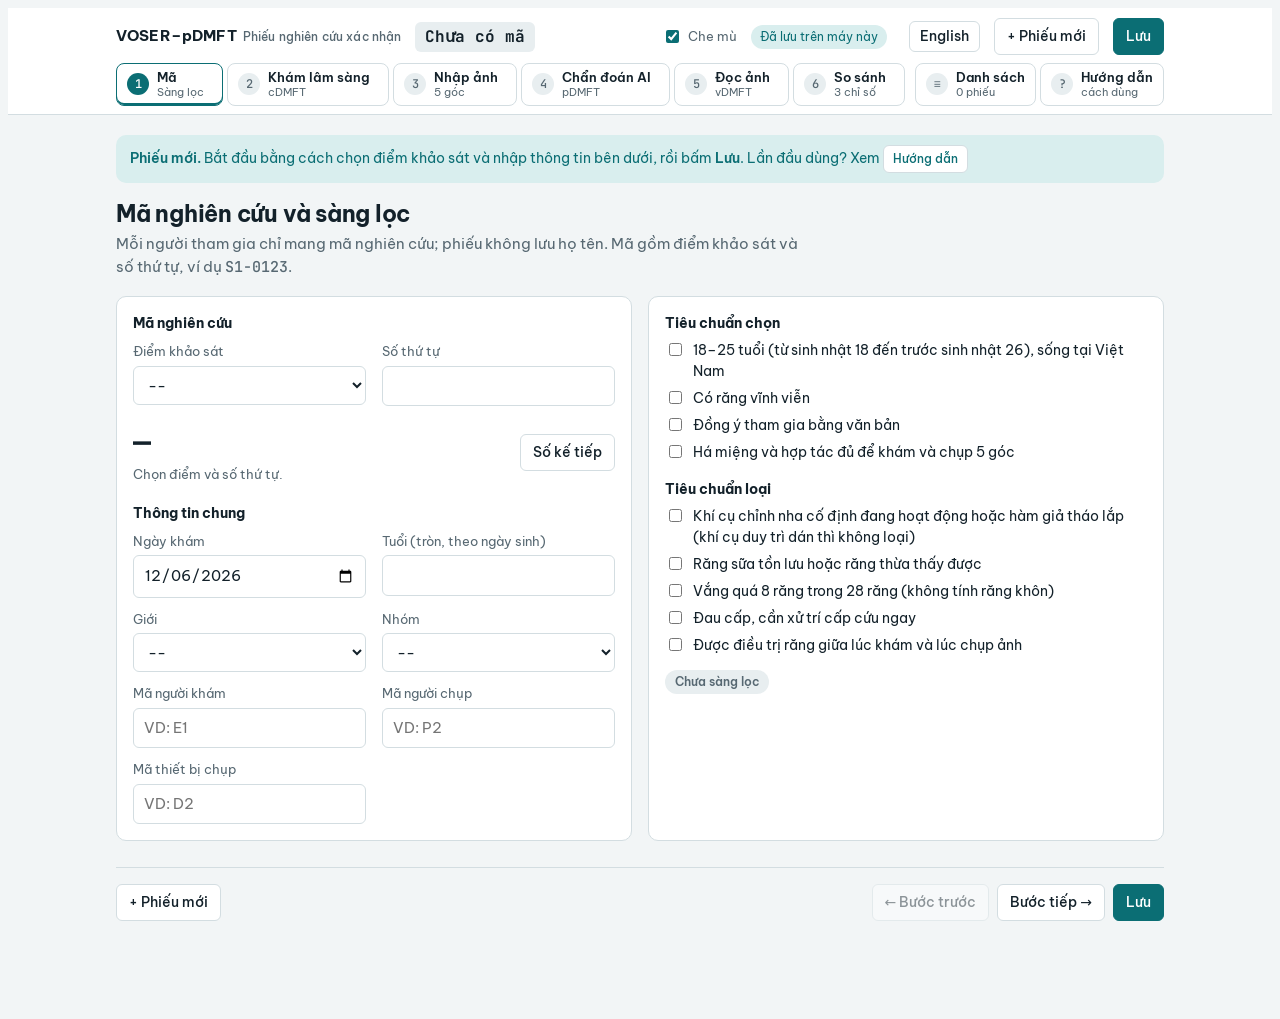
==== vi.html @ d66f0dcf "Add files via upload" ====
<!DOCTYPE html>
<html lang="vi"><head>
<meta charset="utf-8">
<meta name="viewport" content="width=device-width,initial-scale=1,viewport-fit=cover">
<title>VOSER–pDMFT</title>
<link rel="manifest" href="manifest.webmanifest">
<meta name="theme-color" content="#1B2A4A">
<meta name="apple-mobile-web-app-capable" content="yes">
<meta name="mobile-web-app-capable" content="yes">
<meta name="apple-mobile-web-app-status-bar-style" content="default">
<meta name="apple-mobile-web-app-title" content="VOSER">
<link rel="apple-touch-icon" href="icons/apple-touch-icon.png">
<link rel="icon" type="image/png" href="icons/icon-192.png">
<script>/* language memory */(function(){var me="vi",p;try{p=localStorage.getItem("voser-lang");}catch(e){}
if(p&&p!==me&&!sessionStorage.getItem("voser-switching")){location.replace("index.html"+location.hash);return;}
try{sessionStorage.removeItem("voser-switching");localStorage.setItem("voser-lang",me);}catch(e){}})();
function switchLang(){try{localStorage.setItem("voser-lang","en");sessionStorage.setItem("voser-switching","1");}catch(e){}location.href="index.html"+location.hash;}</script>
<link rel="stylesheet" href="fonts/fonts.css">
<style>
/* Layout: sticky header with 6-step study stepper; one working column (max 1080px); tooth charts scroll inside their own box. */
:root{
  --bg:#f2f5f6; --surface:#ffffff; --sunken:#e8eef0; --fg:#13212a; --muted:#576872; --line:#d3dde1;
  --accent:#0b6e74; --accent-fg:#ffffff; --accent-soft:#d9eeee;
  --d:#b04a00; --d-soft:#fde3cf; --f:#005f96; --f-soft:#d8e9f5; --m:#2f3d47; --m-fg:#ffffff; --ab:#7f8e98; --ab-soft:#e4e9ec;
  --mV:#8a4fa3; --mA:#a86d00; --mC:#13212a;
  --ok:#1b7a3c; --ok-soft:#dcf1e3; --warn:#8f5600; --warn-soft:#fbefd6; --bad:#b3261e; --bad-soft:#fbe2df;
  --f-body:"Be Vietnam Pro",system-ui,-apple-system,"Segoe UI",Roboto,Arial,sans-serif;
  --f-mono:"JetBrains Mono",ui-monospace,Menlo,Consolas,monospace;
  --r:10px;
}
@media (prefers-color-scheme: dark){:root:not([data-theme="light"]){
  --bg:#0e1518; --surface:#162026; --sunken:#1c2930; --fg:#e3ecef; --muted:#97a9b2; --line:#2b3a42;
  --accent:#4cc3c4; --accent-fg:#04201f; --accent-soft:#16393b;
  --d:#ff9a5c; --d-soft:#45240f; --f:#6cb6ec; --f-soft:#14304a; --m:#c9d4da; --m-fg:#10181c; --ab:#8796a0; --ab-soft:#26323a;
  --mV:#d39ae8; --mA:#f0b23d; --mC:#e3ecef;
  --ok:#6fd48f; --ok-soft:#163524; --warn:#f0b65c; --warn-soft:#3b2c12; --bad:#f2877e; --bad-soft:#401c19; color-scheme:dark}}
:root[data-theme="dark"]{
  --bg:#0e1518; --surface:#162026; --sunken:#1c2930; --fg:#e3ecef; --muted:#97a9b2; --line:#2b3a42;
  --accent:#4cc3c4; --accent-fg:#04201f; --accent-soft:#16393b;
  --d:#ff9a5c; --d-soft:#45240f; --f:#6cb6ec; --f-soft:#14304a; --m:#c9d4da; --m-fg:#10181c; --ab:#8796a0; --ab-soft:#26323a;
  --mV:#d39ae8; --mA:#f0b23d; --mC:#e3ecef;
  --ok:#6fd48f; --ok-soft:#163524; --warn:#f0b65c; --warn-soft:#3b2c12; --bad:#f2877e; --bad-soft:#401c19; color-scheme:dark}
*{box-sizing:border-box}
[hidden]{display:none!important}
body{background:var(--bg);color:var(--fg);font-family:var(--f-body);font-size:15px;line-height:1.5}
body::before{content:"";position:fixed;inset:0 0 auto;height:env(safe-area-inset-top,0px);z-index:30;background:var(--surface)}
button,input,select,textarea{font:inherit;color:inherit}
.wrap{max-width:1080px;margin:0 auto;padding-left:max(16px,env(safe-area-inset-left,0px));padding-right:max(16px,env(safe-area-inset-right,0px))}
header.bar{position:sticky;top:env(safe-area-inset-top,0px);z-index:20;background:var(--surface);border-bottom:1px solid var(--line)}
.bar-top{display:flex;flex-wrap:wrap;gap:8px 14px;align-items:center;padding-block:10px 8px}
.brand{font-weight:700;letter-spacing:.01em;display:flex;align-items:baseline;gap:6px}
.brand small{font-weight:500;color:var(--muted);font-size:12px}
.idnow{font-family:var(--f-mono);font-weight:700;font-size:16px;padding:3px 10px;border-radius:6px;background:var(--sunken)}
.idnow.demo{background:var(--warn-soft);color:var(--warn)}
.sp{flex:1}
.chip{font-size:12px;padding:3px 9px;border-radius:99px;background:var(--sunken);color:var(--muted);white-space:nowrap}
.chip.cloud{background:var(--accent-soft);color:var(--accent)}
.chip.dirty{background:var(--warn-soft);color:var(--warn)}
.toggle{display:inline-flex;align-items:center;gap:6px;font-size:13px;color:var(--muted);cursor:pointer;white-space:nowrap}
.toggle input{accent-color:var(--accent)}
nav.steps{display:flex;gap:4px;overflow-x:auto;padding-bottom:8px;scrollbar-width:thin}
.step{flex:1 0 auto;display:flex;align-items:center;gap:8px;border:1px solid var(--line);background:var(--surface);border-radius:8px;padding:6px 10px;cursor:pointer;text-align:left;min-width:0}
.step .n{font-family:var(--f-mono);font-size:12px;width:22px;height:22px;border-radius:50%;display:grid;place-items:center;background:var(--sunken);color:var(--muted);flex:none}
.step .t{display:flex;flex-direction:column;line-height:1.2}
.step .t b{font-size:13px;font-weight:600;white-space:nowrap}
.step .t span{font-size:11px;color:var(--muted);white-space:nowrap}
.step[aria-current="page"]{border-color:var(--accent);box-shadow:inset 0 -2px 0 var(--accent)}
.step[aria-current="page"] .n{background:var(--accent);color:var(--accent-fg)}
.step.st-lock .n{background:var(--ok);color:#fff}
.step.st-part .n{background:var(--warn-soft);color:var(--warn)}
.step.list{flex:0 0 auto;margin-left:6px}
.step.list+.step.list{margin-left:0}
.guide{display:flex;flex-direction:column;gap:14px;max-width:860px}
.gcard{background:var(--surface);border:1px solid var(--line);border-radius:var(--r);padding:4px 18px 14px}
.gcard h2{margin:14px 0 8px}
.gl{margin:0;padding-left:20px;display:flex;flex-direction:column;gap:8px}
.gstep{display:grid;grid-template-columns:44px minmax(0,1fr);gap:14px;background:var(--surface);border:1px solid var(--line);border-radius:var(--r);padding:16px 18px}
.gn{width:40px;height:40px;border-radius:50%;background:var(--accent);color:var(--accent-fg);display:grid;place-items:center;font-family:var(--f-mono);font-weight:700;font-size:18px}
.gb h3{font-size:16px;margin:6px 0 8px;display:flex;flex-wrap:wrap;gap:6px 10px;align-items:center}
.who{font-size:12px;font-weight:600;color:var(--accent);background:var(--accent-soft);padding:2px 9px;border-radius:99px}
.gb ol{margin:0;padding-left:20px;display:flex;flex-direction:column;gap:6px}
.gdone{margin:10px 0 0;font-size:13px;color:var(--ok);font-weight:500}
@media (max-width:520px){.gstep{grid-template-columns:minmax(0,1fr)}.gn{width:32px;height:32px;font-size:15px}}
main{padding-block:20px 90px}
h1{font-size:23px;margin:0 0 2px;text-wrap:balance;letter-spacing:-.01em}
.lead{color:var(--muted);margin:0 0 18px;max-width:70ch}
h2{font-size:16px;margin:24px 0 10px;text-wrap:balance}
h3{font-size:14px;margin:0 0 6px}
.note{font-size:13px;color:var(--muted);margin:4px 0 10px;max-width:80ch}
.banner{display:flex;gap:10px;align-items:flex-start;font-size:14px;padding:10px 14px;border-radius:var(--r);margin:0 0 14px}
.banner.warn{background:var(--warn-soft);color:var(--warn)}
.banner.info{background:var(--accent-soft);color:var(--accent)}
.banner.bad{background:var(--bad-soft);color:var(--bad)}
.banner.ok{background:var(--ok-soft);color:var(--ok)}
.banner b{font-weight:600}
.panel{background:var(--surface);border:1px solid var(--line);border-radius:var(--r);padding:16px}
.grid{display:grid;grid-template-columns:repeat(auto-fill,minmax(200px,1fr));gap:12px 16px}
.two{display:grid;grid-template-columns:minmax(0,1fr) minmax(0,1fr);gap:16px}
.split{display:grid;grid-template-columns:minmax(0,.9fr) minmax(0,1.1fr);gap:16px;align-items:start}
@media (max-width:860px){.two,.split{grid-template-columns:minmax(0,1fr)}}
.fld{display:flex;flex-direction:column;gap:4px;min-width:0}
.fld>label{font-size:13px;color:var(--muted)}
input[type=text],input[type=number],input[type=date],select,textarea{width:100%;padding:8px 10px;border:1px solid var(--line);border-radius:6px;background:var(--surface)}
textarea{min-height:88px;font-family:var(--f-mono);font-size:13px}
input:focus-visible,select:focus-visible,textarea:focus-visible,button:focus-visible{outline:2px solid var(--accent);outline-offset:1px}
.checks{display:flex;flex-direction:column;gap:6px}
.ck{display:flex;gap:8px;align-items:flex-start;font-size:14px;cursor:pointer}
.ck input{margin-top:3px;accent-color:var(--accent)}
.btn{border:1px solid var(--line);background:var(--surface);padding:7px 12px;border-radius:6px;cursor:pointer;font-weight:500;font-size:14px;white-space:nowrap}
.btn:hover{border-color:var(--accent)}
.btn.pri{background:var(--accent);color:var(--accent-fg);border-color:var(--accent)}
.btn.sm{padding:4px 9px;font-size:12px}
.btn.danger{color:var(--bad)}
.btn.lock{background:var(--ok);border-color:var(--ok);color:#fff}
.btn:disabled{opacity:.45;cursor:not-allowed}
.row{display:flex;flex-wrap:wrap;gap:8px;align-items:center}
.mono{font-family:var(--f-mono)}
.idcode{font-family:var(--f-mono);font-size:30px;font-weight:700;letter-spacing:.04em}
.pill{display:inline-flex;align-items:center;gap:6px;font-size:12px;font-weight:600;padding:3px 10px;border-radius:99px}
.pill.ok{background:var(--ok-soft);color:var(--ok)} .pill.bad{background:var(--bad-soft);color:var(--bad)} .pill.warn{background:var(--warn-soft);color:var(--warn)} .pill.mute{background:var(--sunken);color:var(--muted)}
.lockbar{display:flex;flex-wrap:wrap;gap:10px;align-items:center;justify-content:space-between;padding:12px 14px;border:1px dashed var(--line);border-radius:var(--r);margin-top:14px;background:var(--surface)}
.lockbar .msg{font-size:13px;color:var(--muted)}

/* ---- tooth chart ---- */
.chartbox{background:var(--surface);border:1px solid var(--line);border-radius:var(--r);padding:12px 12px 10px}
.chart-scroll{overflow-x:auto;padding-bottom:4px}
.arch{display:grid;grid-template-columns:repeat(var(--nc,8),var(--tw,40px)) 10px repeat(var(--nc,8),var(--tw,40px));gap:4px;width:max-content;margin:0 auto}
.split .arch{--tw:32px;gap:3px}
.split .tooth{height:46px}
.split .surfmode .tooth{height:62px}
.split .tooth .tc{font-size:16px}
.arch .mid{grid-row:span 1}
.jawlab{display:flex;justify-content:space-between;font-size:11px;color:var(--muted);letter-spacing:.06em;text-transform:uppercase;width:min(100%,712px);margin:0 auto 4px}
.archsep{height:1px;background:var(--line);margin:8px auto;width:min(100%,712px)}
.tooth{height:50px;border-radius:7px;border:1.5px solid var(--line);background:var(--surface);cursor:pointer;display:flex;flex-direction:column;align-items:center;justify-content:center;padding:0;line-height:1.1;position:relative}
.tooth .tn{font-family:var(--f-mono);font-size:10px;color:var(--muted)}
.tooth .tc{font-family:var(--f-mono);font-size:18px;font-weight:700}
.tooth.blank{border-style:dashed;background:transparent}
.tooth.blank .tc{color:var(--line)}
.tooth.k-S{background:var(--surface)}
.tooth.k-D{background:var(--d-soft);border-color:var(--d);color:var(--d)}
.tooth.k-F{background:var(--f-soft);border-color:var(--f);color:var(--f)}
.tooth.k-M{background:var(--m);border-color:var(--m);color:var(--m-fg)}
.tooth.k-M .tn{color:var(--m-fg);opacity:.75}
.tooth.k-A{background:repeating-linear-gradient(135deg,var(--ab-soft) 0 5px,transparent 5px 10px);border-color:var(--ab);color:var(--ab)}
.tooth.k-X{border-style:dotted;color:var(--muted);background:var(--sunken)}
.tooth.k-W{opacity:.75}
.tooth.sel{outline:3px solid var(--accent);outline-offset:1px;z-index:1}
.tooth.ghost{opacity:.35;cursor:default}
.tooth.dis{cursor:default}
.tooth .flag{position:absolute;top:2px;right:3px;font-size:9px;font-weight:700;color:var(--warn)}
.tooth.ring{box-shadow:0 0 0 2px var(--bad);border-color:var(--bad)}
.palette{display:flex;flex-wrap:wrap;gap:6px;margin-top:12px}
.surfmode .tooth{height:64px;justify-content:flex-start;padding-top:4px;gap:1px}
.surfmode .tooth .tc{font-size:15px}
.mini{display:block}
.modeseg{display:inline-flex;border:1px solid var(--line);border-radius:8px;overflow:hidden;background:var(--surface)}
.modeseg button{border:0;background:none;padding:6px 14px;font-size:13px;font-weight:500;cursor:pointer;color:var(--muted)}
.modeseg button[aria-pressed="true"]{background:var(--accent);color:var(--accent-fg)}
.sed{display:grid;grid-template-columns:auto minmax(0,1fr);gap:16px;align-items:start;margin-top:12px;padding-top:12px;border-top:1px dashed var(--line)}
@media (max-width:640px){.sed{grid-template-columns:minmax(0,1fr)}}
.sx{display:grid;grid-template-columns:repeat(3,62px);grid-template-rows:repeat(3,52px);gap:4px}
.sx .sb{border:1.5px solid var(--line);border-radius:7px;background:var(--surface);cursor:pointer;display:flex;flex-direction:column;align-items:center;justify-content:center;font-size:11px;color:var(--muted);line-height:1.15;padding:0}
.sx .sb b{font-family:var(--f-mono);font-size:17px;color:var(--fg)}
.sx .sb.k-D{background:var(--d-soft);border-color:var(--d)} .sx .sb.k-D b{color:var(--d)}
.sx .sb.k-F{background:var(--f-soft);border-color:var(--f)} .sx .sb.k-F b{color:var(--f)}
.sx .sb.k-SL{background:var(--ok-soft);border-color:var(--ok)}
.sx .sb.on{outline:3px solid var(--accent);outline-offset:1px}
.sx .sb.blank{border-style:dashed}
.sx .ctr{grid-column:2;grid-row:2}
.sx .t1{grid-column:2;grid-row:1}.sx .b1{grid-column:2;grid-row:3}.sx .l1{grid-column:1;grid-row:2}.sx .r1{grid-column:3;grid-row:2}
.sx .lab{grid-column:1;grid-row:1;font-family:var(--f-mono);font-weight:700;font-size:20px;display:grid;place-items:center;color:var(--accent)}
.sedp h4{margin:0 0 6px;font-size:12px;color:var(--muted);font-weight:600;letter-spacing:.04em;text-transform:uppercase}
.sedp .palette{margin-top:0;margin-bottom:10px}
.pc{display:flex;align-items:center;gap:8px;border:1.5px solid var(--line);border-radius:7px;padding:5px 10px 5px 6px;background:var(--surface);cursor:pointer;font-size:13px;min-width:0}
.pc .k{font-family:var(--f-mono);font-weight:700;font-size:15px;width:26px;height:26px;display:grid;place-items:center;border-radius:5px;border:1.5px solid var(--line);flex:none}
.pc.k-D .k{background:var(--d-soft);border-color:var(--d);color:var(--d)}
.pc.k-F .k{background:var(--f-soft);border-color:var(--f);color:var(--f)}
.pc.k-M .k{background:var(--m);border-color:var(--m);color:var(--m-fg)}
.pc.k-A .k{background:repeating-linear-gradient(135deg,var(--ab-soft) 0 4px,transparent 4px 8px);border-color:var(--ab);color:var(--ab)}
.pc.k-X .k{border-style:dotted;background:var(--sunken);color:var(--muted)}
.pc:disabled{opacity:.45;cursor:not-allowed}
.chart-tools{display:flex;flex-wrap:wrap;gap:8px;align-items:center;justify-content:space-between;margin-top:10px;font-size:13px;color:var(--muted)}
.kbd{font-family:var(--f-mono);font-size:11px;border:1px solid var(--line);border-bottom-width:2px;border-radius:4px;padding:0 5px;background:var(--surface)}
.dmft{display:flex;gap:8px;flex-wrap:wrap;align-items:stretch}
.dm{border:1px solid var(--line);border-radius:8px;padding:6px 12px;min-width:64px;text-align:center;background:var(--surface)}
.dm b{display:block;font-family:var(--f-mono);font-size:22px;font-variant-numeric:tabular-nums;line-height:1.2}
.dm span{font-size:11px;color:var(--muted);letter-spacing:.05em}
.dm.tot{border-color:var(--accent);background:var(--accent-soft)}
.dm.tot b{color:var(--accent)}

/* ---- photos ---- */
.photos{display:grid;grid-template-columns:repeat(auto-fill,minmax(190px,1fr));gap:12px}
.slot{border:1px solid var(--line);border-radius:var(--r);background:var(--surface);display:flex;flex-direction:column;overflow:hidden;min-width:0}
.slot-h{padding:9px 12px;display:flex;justify-content:space-between;align-items:center;gap:8px}
.slot-h b{font-size:14px} .slot-h .mono{font-size:12px;color:var(--muted)}
.drop{aspect-ratio:4/3;max-width:100%;background:var(--sunken);display:grid;place-items:center;position:relative;cursor:pointer;border-block:1px dashed var(--line)}
.drop img{width:100%;height:100%;object-fit:contain;background:#000}
.drop .ph{color:var(--muted);font-size:13px;text-align:center;padding:12px}
.drop.over{outline:2px dashed var(--accent);outline-offset:-6px}
.q4{display:grid;grid-template-columns:1fr auto;gap:4px 8px;padding:10px 12px;font-size:13px;align-items:center}
.q4 select{width:auto;padding:3px 6px;font-size:13px}
.slot-f{padding:8px 12px 12px;display:flex;gap:6px;flex-wrap:wrap;align-items:center;font-size:12px;color:var(--muted);border-top:1px solid var(--line)}
.slot-f .meta{flex:1 1 100%;min-width:0;overflow:hidden;text-overflow:ellipsis;white-space:nowrap}
.viewer{background:var(--surface);border:1px solid var(--line);border-radius:var(--r);overflow:hidden;position:sticky;top:132px}
.viewer .vimg{aspect-ratio:4/3;background:#0b0f12;display:grid;place-items:center;overflow:hidden;cursor:zoom-in;max-width:100%}
.viewer .vimg img{width:100%;height:100%;object-fit:contain;transition:transform .15s}
.viewer .vimg.zoom img{transform:scale(2.2);cursor:zoom-out}
.viewer .vtabs{display:flex;gap:4px;padding:8px;flex-wrap:wrap}
.viewer .vtabs button{font-size:12px}
.viewer .vtabs button[aria-pressed="true"]{border-color:var(--accent);background:var(--accent-soft);color:var(--accent)}
.viewer .empty{color:#9fb0b8;font-size:13px;padding:20px;text-align:center}
@media (max-width:860px){.viewer{position:static}}

/* ---- compare ---- */
.cards3{display:grid;grid-template-columns:repeat(3,minmax(0,1fr));gap:12px}
@media (max-width:760px){.cards3{grid-template-columns:minmax(0,1fr)}}
.mcard{border:1px solid var(--line);border-radius:var(--r);background:var(--surface);padding:14px;border-top:4px solid var(--c)}
.mcard .lab{font-size:12px;color:var(--muted);letter-spacing:.04em;text-transform:uppercase}
.mcard .big{font-family:var(--f-mono);font-size:40px;font-weight:700;line-height:1.1;color:var(--c);font-variant-numeric:tabular-nums}
.mcard .parts{font-family:var(--f-mono);font-size:13px;color:var(--muted)}
.mcard .delta{margin-top:8px;font-size:13px}
.delta b{font-family:var(--f-mono)}
.cmp-scroll{overflow-x:auto;border:1px solid var(--line);border-radius:var(--r);background:var(--surface);padding:10px}
table.cmp{border-collapse:separate;border-spacing:3px;margin:0 auto}
table.cmp th{font-family:var(--f-mono);font-size:10px;color:var(--muted);font-weight:500}
table.cmp th.rl{font-family:var(--f-body);font-size:12px;text-align:right;padding-right:6px;white-space:nowrap}
table.cmp td{width:30px;height:30px;padding:0;text-align:center;font-family:var(--f-mono);font-weight:700;font-size:13px;border-radius:5px;border:1.5px solid var(--line);position:relative}
table.cmp td.k-D{background:var(--d-soft);border-color:var(--d);color:var(--d)}
table.cmp td.k-F{background:var(--f-soft);border-color:var(--f);color:var(--f)}
table.cmp td.k-M{background:var(--m);border-color:var(--m);color:var(--m-fg)}
table.cmp td.k-A{background:repeating-linear-gradient(135deg,var(--ab-soft) 0 4px,transparent 4px 8px);border-color:var(--ab);color:var(--ab)}
table.cmp td.k-X{border-style:dotted;background:var(--sunken);color:var(--muted)}
table.cmp td.mis{box-shadow:0 0 0 2px var(--bad)}
table.cmp td.gap{border:0;width:8px}
.legend{display:flex;flex-wrap:wrap;gap:6px 14px;font-size:12px;color:var(--muted);margin-top:10px}
.legend i{display:inline-block;width:14px;height:14px;border-radius:3px;vertical-align:-3px;margin-right:5px;border:1.5px solid var(--line)}
.legend i.k-D{background:var(--d-soft);border-color:var(--d)} .legend i.k-F{background:var(--f-soft);border-color:var(--f)} .legend i.k-M{background:var(--m);border-color:var(--m)}
.legend i.k-A{background:repeating-linear-gradient(135deg,var(--ab-soft) 0 3px,transparent 3px 6px);border-color:var(--ab)} .legend i.k-X{border-style:dotted;background:var(--sunken)} .legend i.mis{box-shadow:0 0 0 2px var(--bad)}
.stat{display:grid;grid-template-columns:repeat(auto-fit,minmax(150px,1fr));gap:10px}
.st{border:1px solid var(--line);border-radius:8px;padding:10px 12px;background:var(--surface)}
.st .v{font-family:var(--f-mono);font-size:20px;font-weight:700;font-variant-numeric:tabular-nums}
.st .l{font-size:12px;color:var(--muted)}
table.tb{border-collapse:collapse;width:100%;font-size:14px}
table.tb th,table.tb td{padding:7px 10px;border-bottom:1px solid var(--line);text-align:left;white-space:nowrap}
table.tb th{font-size:12px;color:var(--muted);font-weight:600;background:var(--sunken)}
table.tb td.num{font-family:var(--f-mono);text-align:right;font-variant-numeric:tabular-nums}
.tbwrap{overflow-x:auto;border:1px solid var(--line);border-radius:var(--r);background:var(--surface)}
.hyp{display:grid;gap:10px}
.hy{display:grid;grid-template-columns:minmax(0,1fr) auto;gap:6px 14px;align-items:center;border:1px solid var(--line);border-radius:8px;padding:10px 12px;background:var(--surface)}
.hy .t{font-size:14px} .hy .t small{display:block;color:var(--muted);font-size:12px}
.ci{grid-column:1/-1}
.ci svg{width:100%;height:44px;display:block}
.svgbox{background:var(--surface);border:1px solid var(--line);border-radius:var(--r);padding:8px}
.svgbox svg{width:100%;height:auto;display:block}

/* ---- list ---- */
tr.cur td{background:var(--accent-soft)}
.dots{display:flex;gap:3px}
.dots i{width:10px;height:10px;border-radius:50%;background:var(--line);display:inline-block}
.dots i.l{background:var(--ok)} .dots i.p{background:var(--warn)}
.export{display:grid;grid-template-columns:repeat(auto-fill,minmax(240px,1fr));gap:12px;margin-bottom:20px}
.exp{border:1px solid var(--line);border-radius:var(--r);padding:14px;background:var(--surface);display:flex;flex-direction:column;gap:8px}
.exp h3{margin:0} .exp p{margin:0;font-size:13px;color:var(--muted);flex:1}
.empty{padding:28px;text-align:center;color:var(--muted)}
.foot{display:flex;gap:8px;flex-wrap:wrap;justify-content:space-between;margin-top:26px;padding-top:16px;border-top:1px solid var(--line)}
#toast{position:fixed;left:50%;bottom:calc(20px + env(safe-area-inset-bottom,0px));transform:translateX(-50%);background:var(--fg);color:var(--bg);padding:9px 16px;border-radius:8px;font-size:14px;z-index:50;max-width:calc(100% - 32px)}
.modal{position:fixed;inset:0;background:rgb(0 0 0 / .45);display:grid;place-items:center;z-index:60;padding:16px}
.modal-c{background:var(--surface);border-radius:12px;padding:18px;max-width:440px;width:100%}
.modal-c p{margin:0 0 12px}
.busy{position:fixed;inset:0;background:rgb(0 0 0 / .35);display:grid;place-items:center;z-index:70;color:#fff;font-weight:600}
.codes-ref{display:grid;grid-template-columns:repeat(auto-fill,minmax(260px,1fr));gap:4px 18px;font-size:13px}
.codes-ref div{display:flex;gap:8px} .codes-ref b{font-family:var(--f-mono);width:16px;flex:none}
details.ref summary{cursor:pointer;color:var(--accent);font-size:13px;font-weight:500}
.edm{position:fixed;inset:0;background:rgb(0 0 0 / .6);z-index:65;display:grid;place-items:center;padding:max(12px,env(safe-area-inset-top,0px)) max(12px,env(safe-area-inset-right,0px)) max(12px,env(safe-area-inset-bottom,0px)) max(12px,env(safe-area-inset-left,0px))}
.edc{background:var(--surface);border-radius:12px;width:min(1100px,100%);max-height:100%;overflow:auto;display:grid;grid-template-columns:minmax(0,1fr) 300px}
@media (max-width:820px){.edc{grid-template-columns:minmax(0,1fr)}}
.edv{background:#0b0f12;display:grid;place-items:center;min-height:300px;padding:10px;position:relative}
.edv canvas{max-width:100%;max-height:72vh;display:block;touch-action:none}
.edv canvas.crop{cursor:crosshair}
.edp{padding:16px;display:flex;flex-direction:column;gap:12px;border-left:1px solid var(--line)}
.edp h3{margin:0}
.edg{display:flex;flex-direction:column;gap:6px}
.edg>b{font-size:12px;color:var(--muted);letter-spacing:.04em;text-transform:uppercase;font-weight:600}
.sl{display:grid;grid-template-columns:96px minmax(0,1fr) 38px;gap:8px;align-items:center;font-size:13px}
.sl input[type=range]{width:100%;accent-color:var(--accent)}
.sl output{font-family:var(--f-mono);font-size:12px;text-align:right}
.edited-tag{position:absolute;top:6px;left:6px;font-size:11px;font-weight:600;background:var(--accent);color:var(--accent-fg);padding:2px 7px;border-radius:99px}
.drop,.vimg{position:relative}
@media (prefers-reduced-motion:reduce){*{transition:none!important}}
@media (max-width:520px){h1{font-size:20px} .brand small{display:none}}
</style>
</head>
<body>
<header class="bar">
 <div class="wrap">
  <div class="bar-top">
   <span class="brand">VOSER–pDMFT <small>Phiếu nghiên cứu xác nhận</small></span>
   <span class="idnow" id="idNow">—</span>
   <span class="chip dirty" id="dirtyChip" hidden>Chưa lưu</span>
   <span class="sp"></span>
   <label class="toggle" title="Ẩn kết quả của phương pháp khác khi nhập liệu, theo quy trình che mù của đề cương"><input type="checkbox" id="blind" checked> Che mù</label>
   <span class="chip" id="modeChip">Đang kết nối…</span><button type="button" class="btn" style="margin-left:8px;padding:4px 10px" onclick="switchLang()" title="Language / Ngôn ngữ">English</button>
   <button class="btn" id="btnNewTop" type="button">+ Phiếu mới</button>
   <button class="btn pri" id="btnSave" type="button">Lưu</button>
  </div>
  <nav class="steps" id="steps" aria-label="Các bước nghiên cứu"></nav>
 </div>
</header>

<main class="wrap">
 <div id="topBanner"></div>

 <!-- 1. MÃ -->
 <section data-panel="ma">
  <h1>Mã nghiên cứu và sàng lọc</h1>
  <p class="lead">Mỗi người tham gia chỉ mang mã nghiên cứu; phiếu không lưu họ tên. Mã gồm điểm khảo sát và số thứ tự, ví dụ <span class="mono">S1-0123</span>.</p>
  <div class="two">
   <div class="panel">
    <h3>Mã nghiên cứu</h3>
    <div class="grid" style="margin-top:8px">
     <div class="fld"><label for="m_site">Điểm khảo sát</label><select id="m_site" data-m="site"><option value="">--</option><option value="S1">S1 · Điểm 1</option><option value="S2">S2 · Điểm 2</option><option value="S3">S3 · Điểm 3</option></select></div>
     <div class="fld"><label for="m_stt">Số thứ tự</label><input type="number" id="m_stt" data-m="stt" min="1" max="9999" inputmode="numeric"></div>
    </div>
    <div class="row" style="margin-top:14px;justify-content:space-between">
     <div><div class="idcode" id="idCode">—</div><div class="note" id="idMsg" style="margin:0"></div></div>
     <button class="btn" id="btnNextStt" type="button">Số kế tiếp</button>
    </div>
    <h3 style="margin-top:18px">Thông tin chung</h3>
    <div class="grid" style="margin-top:8px">
     <div class="fld"><label for="m_ngay">Ngày khám</label><input type="date" id="m_ngay" data-m="ngay"></div>
     <div class="fld"><label for="m_tuoi">Tuổi (tròn, theo ngày sinh)</label><input type="number" id="m_tuoi" data-m="tuoi" min="10" max="99"></div>
     <div class="fld"><label for="m_gioi">Giới</label><select id="m_gioi" data-m="gioi"><option value="">--</option><option value="1">1 · Nam</option><option value="2">2 · Nữ</option></select></div>
     <div class="fld"><label for="m_nhom">Nhóm</label><select id="m_nhom" data-m="nhom"><option value="">--</option><option value="SV">Sinh viên</option><option value="KSV">Không phải sinh viên</option></select></div>
     <div class="fld"><label for="m_kham">Mã người khám</label><input type="text" id="m_kham" data-m="examiner" placeholder="VD: E1"></div>
     <div class="fld"><label for="m_chup">Mã người chụp</label><input type="text" id="m_chup" data-m="photographer" placeholder="VD: P2"></div>
     <div class="fld"><label for="m_tb">Mã thiết bị chụp</label><input type="text" id="m_tb" data-m="device" placeholder="VD: D2"></div>
    </div>
   </div>
   <div class="panel">
    <h3>Tiêu chuẩn chọn</h3>
    <div class="checks" id="inclBox"></div>
    <h3 style="margin-top:16px">Tiêu chuẩn loại</h3>
    <div class="checks" id="exclBox"></div>
    <div style="margin-top:14px" id="eligOut"></div>
   </div>
  </div>
 </section>

 <!-- 2. KHÁM LÂM SÀNG -->
 <section data-panel="kham" hidden>
  <h1>Khám lâm sàng · cDMFT (chuẩn tham chiếu)</h1>
  <p class="lead">Khám theo WHO 2013, mã thân răng 0–9 cho cả 32 vị trí. Chỉ số chính cDMFT tính trên 28 răng (không răng khôn), như quy ước của pDMFT; răng khôn chỉ dùng cho cDMFT32. Khám xong phải khóa trước khi chụp ảnh.</p>
  <div id="khamChart"></div>
  <div class="dmft" id="khamDmft" style="margin-top:12px"></div>
  <details class="ref" style="margin-top:12px"><summary>Mã WHO 2013 và quy tắc tính</summary><div class="codes-ref" id="refWHO" style="margin-top:8px"></div>
   <p class="note">D = mã 1, 2 · F = mã 3 · M = mã 4 (dưới 30 tuổi; từ 30 tuổi tính thêm mã 5). Mã 6, 7, 8, 9 không tính vào DMFT. Cờ U: không rõ vì sao mất răng (ghi mã 5 kèm U; phân tích độ nhạy đổi U thành 4).</p></details>
  <div class="lockbar" id="khamLock"></div>
 </section>

 <!-- 3. ẢNH -->
 <section data-panel="anh" hidden>
  <h1>Ảnh trong miệng · 5 góc</h1>
  <p class="lead">Người chụp khác người khám. Mỗi góc chấm 4 tiêu chí (0 không dùng được · 1 dùng được, hạn chế · 2 tốt). Một góc đạt tối thiểu khi không tiêu chí nào bằng 0; chụp lại tối đa 2 lần mỗi góc. Không dùng kết quả AI để quyết định chụp lại.</p>
  <div id="photoSummary" style="margin-bottom:12px"></div>
  <div class="photos" id="photos"></div>
  <div class="lockbar" id="anhLock"></div>
 </section>

 <!-- 4. AI -->
 <section data-panel="ai" hidden>
  <h1>Chẩn đoán bằng AI · pDMFT-AI</h1>
  <p class="lead">Ghi đầu ra của pDMFT-AI chạy trên bộ ảnh cuối, bản mô hình đã khóa. Trang này không tự chạy mô hình: dán hoặc nạp file kết quả theo răng, hoặc nhập tay. Mã theo pDMFT: răng vắng gộp WHO 4, 5, 8 thành mã 4.</p>
  <div class="split">
   <div id="aiViewer"></div>
   <div>
    <div class="panel">
     <h3>Nạp kết quả</h3>
     <p class="note" style="margin-top:0">JSON <span class="mono">{"11":"0","16":"1",…}</span>, hoặc CSV mỗi dòng <span class="mono">răng,mã</span>.</p>
     <textarea id="aiPaste" placeholder="16,1&#10;26,3&#10;36,4"></textarea>
     <div class="row" style="margin-top:8px"><button class="btn" id="btnAiParse" type="button">Áp dụng</button><button class="btn" id="btnAiFile" type="button">Nạp file .json/.csv</button><input type="file" id="aiFile" accept=".json,.csv,.txt,application/json,text/csv" hidden></div>
     <div class="grid" style="margin-top:12px">
      <div class="fld"><label for="ai_ver">Phiên bản mô hình</label><input type="text" id="ai_ver" data-ai="version" placeholder="VD: pDMFT-AI v1.0"></div>
      <div class="fld"><label for="ai_hash">Mã băm đầu ra</label><input type="text" id="ai_hash" data-ai="hash" class="mono" placeholder="SHA-256"></div>
      <div class="fld"><label for="ai_time">Thời điểm chạy</label><input type="text" id="ai_time" data-ai="runAt" placeholder="2026-11-03 10:20"></div>
     </div>
     <label class="ck" style="margin-top:10px"><input type="checkbox" id="ai_no" data-ai="noOutput"> AI không cho đầu ra (lỗi chạy, ảnh không xử lý được)</label>
    </div>
   </div>
  </div>
  <h2>Kết quả theo răng</h2>
  <div id="aiChart"></div>
  <div class="dmft" id="aiDmft" style="margin-top:12px"></div>
  <div class="lockbar" id="aiLock"></div>
 </section>

 <!-- 5. ĐỌC ẢNH -->
 <section data-panel="doc" hidden>
  <h1>Chẩn đoán bằng hình ảnh · vDMFT</h1>
  <p class="lead">Hai nha sĩ đọc độc lập trên cùng bộ ảnh, không biết kết quả khám và AI. Răng hai người ghi khác nhau do trọng tài quyết định; vDMFT là kết quả đồng thuận.</p>
  <div class="row" role="radiogroup" aria-label="Vai trò đọc ảnh" id="readerRole" style="margin-bottom:14px"></div>
  <div class="split">
   <div id="docViewer"></div>
   <div>
    <div id="docChart"></div>
    <div class="dmft" id="docDmft" style="margin-top:12px"></div>
   </div>
  </div>
  <div class="lockbar" id="docLock"></div>
 </section>

 <!-- 6. SO SÁNH -->
 <section data-panel="sosanh" hidden>
  <h1>Kết quả so sánh</h1>
  <p class="lead">Ba phép đo trên cùng một người: cDMFT (khám), vDMFT (nha sĩ đọc ảnh), pDMFT (AI). Chỉ mở khi cả ba đã khóa.</p>
  <div id="cmpOne"></div>
  <h2 style="margin-top:34px">Toàn bộ mẫu</h2>
  <p class="note">Theo dõi trong lúc thu thập. Kết luận chính theo kế hoạch phân tích (SAP), không theo bảng này.</p>
  <div id="cmpAll"></div>
 </section>

 <!-- HƯỚNG DẪN -->
 <section data-panel="hd" hidden>
  <h1>Hướng dẫn sử dụng</h1>
  <p class="lead">Mỗi người tham gia là một phiếu. Phiếu đi qua 6 bước theo đúng thứ tự trong đề cương; mỗi bước do một người khác nhau làm và được khóa khi xong. Phần dưới đây đi qua một hồ sơ mới từ đầu đến cuối.</p>
  <div class="row" style="margin-bottom:18px"><button class="btn pri" type="button" data-newrec="1">+ Bắt đầu một phiếu mới</button><button class="btn" type="button" data-demo="1">Xem phiếu ví dụ đã điền sẵn</button></div>

  <div class="guide">
   <div class="gcard">
    <h2>Trước khi bắt đầu</h2>
    <ul class="gl">
     <li><b>Chia sẻ trang.</b> Trang đang riêng tư. Chủ trang (NCS) bấm <b>Share</b> và mời người khám, người chụp, 2 nha sĩ đọc ảnh, trọng tài và kỹ sư AI với quyền được nhập liệu. Mọi người thấy cùng một danh sách phiếu.</li>
     <li><b>Góc trên bên phải.</b> <span class="pill ok">Đã đồng bộ</span> nghĩa là phiếu lưu chung, mọi máy đều thấy. <span class="pill mute">Chỉ trên máy này</span> nghĩa là dữ liệu chỉ nằm trong trình duyệt đang mở: phải vào <b>Danh sách → Sao lưu</b> trước khi đóng trang.</li>
     <li><b>Lưu và Khóa khác nhau.</b> <b>Lưu</b> ghi lại những gì đang nhập, có thể sửa tiếp. <b>Khóa</b> là chốt kết quả của bước đó; sau khi khóa không sửa được, trừ khi bấm <b>Mở khóa</b> và ghi lý do (lý do được lưu vào nhật ký, xuất ra Excel).</li>
     <li><b>Che mù</b> (bật sẵn) ẩn kết quả của phương pháp khác khi đang nhập: người đọc 1 không thấy bài của người đọc 2, và trang So sánh chỉ mở khi cả ba phép đo đã khóa. Đừng tắt khi đang thu thập thật.</li>
     <li><b>Thanh 6 bước</b> ở đầu trang cho biết tiến độ của phiếu đang mở: số xám là chưa làm, <span class="pill warn">vàng</span> là đang nhập, <span class="pill ok">✓ xanh</span> là đã khóa. Bấm vào một bước để chuyển tới.</li>
    </ul>
   </div>

   <div class="gstep"><div class="gn">1</div><div class="gb">
    <h3>Mã · sàng lọc <span class="who">Điều phối viên</span></h3>
    <ol>
     <li>Bấm <b>+ Phiếu mới</b> (đầu trang). Trang chuyển sang bước 1 với phiếu trống.</li>
     <li>Chọn <b>Điểm khảo sát</b> (S1, S2, S3). Số thứ tự tự điền số kế tiếp của điểm đó; có thể sửa tay hoặc bấm <b>Số kế tiếp</b>. Mã hiện ra, ví dụ <span class="mono">S1-0001</span>. Nếu mã đã có phiếu, trang báo đỏ.</li>
     <li>Nhập ngày khám, tuổi (tròn, theo ngày sinh), giới, nhóm, mã người khám, mã người chụp, mã thiết bị chụp. Không nhập họ tên: phiếu chỉ mang mã.</li>
     <li>Đánh dấu 4 <b>tiêu chuẩn chọn</b> và các <b>tiêu chuẩn loại</b> nếu có. Trang báo <span class="pill ok">Đủ tiêu chuẩn</span> hoặc <span class="pill bad">Không đủ tiêu chuẩn</span>. Người không đủ tiêu chuẩn vẫn lưu phiếu để đếm vào sơ đồ dòng STARD, nhưng không làm tiếp.</li>
     <li>Bấm <b>Lưu</b>. Từ đây phiếu có trong <b>Danh sách</b>.</li>
    </ol>
    <p class="gdone">Xong khi: có mã và báo “Đủ tiêu chuẩn”, đã lưu.</p></div></div>

   <div class="gstep"><div class="gn">2</div><div class="gb">
    <h3>Khám lâm sàng · cDMFT <span class="who">Người khám đã hiệu chuẩn</span></h3>
    <ol>
     <li>Mở phiếu (Danh sách → <b>Mở</b>), vào bước <b>Khám lâm sàng</b>.</li>
     <li>Chọn cách nhập ở đầu sơ đồ: <b>Mặt răng</b> (mặc định, giống VOSER cũ) hoặc <b>Cả răng</b>.</li>
     <li><b>Nhập theo mặt răng:</b> bấm vào một răng; bên dưới hiện sơ đồ 5 mặt của răng đó (răng trước 4 mặt): <b>Nhai</b> ở giữa, <b>N</b> ngoài, <b>T</b> trong, <b>G</b> gần (phía đường giữa), <b>X</b> xa. Gõ mã cho mặt đang chọn: 0 lành, 1 sâu, 2 trám có sâu, 3 trám không sâu, 6 trám bít hố rãnh. Ô chọn tự sang mặt kế tiếp, hết mặt thì sang răng kế. Răng mất, chưa mọc, phục hình hoặc không khám được: gõ mã cả răng 4, 5, 7, 8, 9. Mã răng tự suy theo thứ tự WHO: có sâu và trám → 2; có sâu → 1; có trám → 3; trám bít → 6; còn lại 0. Mỗi răng hiện một chữ thập nhỏ tô màu từng mặt.</li>
     <li><b>Nhập theo cả răng:</b> bấm vào răng rồi gõ phím 0–9; ô chọn tự sang răng kế tiếp (18 → 11, 21 → 28, rồi 48 → 41, 31 → 38). Cách này nhanh hơn nhưng không tính được DMFS và không phân tích được vị trí tổn thương.</li>
     <li>Răng lành nhiều: ghi các răng có bệnh trước, rồi bấm <b>Mặt chưa nhập = 0</b> (hoặc <b>Răng chưa nhập = 0</b> ở chế độ cả răng). Răng khôn chưa mọc: <b>Răng khôn chưa nhập = 8</b>.</li>
     <li>Răng mất mà người tham gia không nhớ lý do: ghi mã <b>5</b> (với mã 5, ô chọn đứng lại ở răng đó), rồi bấm nút <b>Cờ U</b> hoặc phím <span class="kbd">U</span>. Chữ U nhỏ hiện ở góc răng; bấm lần nữa để bỏ.</li>
     <li>Xem các ô tính tự động dưới sơ đồ: D, M, F, cDMFT (28 răng), cDMFT32 (khi đủ 4 răng khôn), hDMFT, và khi nhập theo mặt: cDMF-S, hDMF-S (răng mất tính 5 mặt cho răng sau, 4 mặt cho răng trước). Kiểm tra lại với kết quả khám.</li>
     <li>Bấm <b>Lưu</b>, rồi <b>Khóa kết quả khám</b>. Khóa trước khi người tham gia sang chụp ảnh.</li>
    </ol>
    <p class="gdone">Xong khi: đủ 28 răng chính có mã, đã khóa. Nếu vắng quá 8 răng, trang cảnh báo vì đó là tiêu chuẩn loại.</p></div></div>

   <div class="gstep"><div class="gn">3</div><div class="gb">
    <h3>Nhập ảnh · 5 góc <span class="who">Người chụp (khác người khám)</span></h3>
    <ol>
     <li>Vào bước <b>Nhập ảnh</b>. Bấm vào khung của từng góc (Chính diện, Bên phải, Bên trái, Mặt nhai hàm trên, Mặt nhai hàm dưới) để chọn ảnh, hoặc kéo thả ảnh vào khung. Ảnh giữ nguyên độ phân giải gốc.</li>
     <li>Chấm 4 tiêu chí cho từng góc (0 không dùng được, 1 dùng được có hạn chế, 2 tốt). Góc có tiêu chí bằng 0 là <span class="pill bad">Không đạt</span>: chụp lại, chọn ảnh mới, tăng <b>Số lần chụp lại</b> và ghi lý do (mờ, chói, nước bọt…).</li>
     <li>Tối đa 2 lần chụp lại mỗi góc. Nếu sau 2 lần vẫn không đạt, trang ghi bộ ảnh là <b>không có đầu ra</b>; người này vẫn ở lại mẫu số.</li>
     <li>Không xem kết quả AI để quyết định chụp lại.</li>
     <li><b>Chỉnh ảnh</b> (nút dưới mỗi ảnh): xoay 90°, lật ngang hoặc dọc (ảnh mặt nhai chụp qua gương bị ngược), chỉnh góc nghiêng (±20°), cắt (bấm <b>Cắt ảnh</b> rồi kéo trên ảnh), độ sáng, tương phản, độ bão hòa, nhiệt độ màu. Bấm <b>Áp dụng</b>. Ảnh gốc không bị thay đổi; chỉnh sửa lưu thành thông số, có nhãn “Đã chỉnh”, và được ghi vào Excel. Ở bước AI và Đọc ảnh có nút <b>Xem ảnh gốc</b> để so.</li>
     <li>Nên ghi trước trong SOP được phép chỉnh gì. Gợi ý: chỉ sửa hướng (xoay, lật) và cắt bỏ phần ngoài miệng; hạn chế chỉnh sáng, màu, vì làm vậy có thể làm lộ hoặc che tổn thương. Người đọc và AI phải dùng cùng một phiên bản ảnh.</li>
     <li>Bấm <b>Lưu</b> (ảnh được tải lên lúc này), rồi <b>Khóa bộ ảnh cuối</b>.</li>
    </ol>
    <p class="gdone">Xong khi: đủ 5 ảnh, 5 góc đạt tối thiểu (hoặc ghi nhận không có đầu ra), đã khóa.</p></div></div>

   <div class="gstep"><div class="gn">4</div><div class="gb">
    <h3>Chẩn đoán AI · pDMFT <span class="who">Kỹ sư AI</span></h3>
    <ol>
     <li>Chạy pDMFT-AI (bản đã khóa) trên bộ ảnh cuối ở ngoài trang này. Trang này không tự chạy mô hình.</li>
     <li>Vào bước <b>Chẩn đoán AI</b>. Dán kết quả vào ô <b>Nạp kết quả</b> rồi bấm <b>Áp dụng</b>, hoặc bấm <b>Nạp file .json/.csv</b>. Định dạng: mỗi dòng <span class="mono">răng,mã</span> (ví dụ <span class="mono">16,1</span>), hoặc JSON <span class="mono">{"16":"1","26":"3"}</span>. Mã sai hoặc răng khôn bị bỏ qua và được báo lại.</li>
     <li>Có thể nhập hoặc sửa tay trên sơ đồ răng như bước 2. Mã theo pDMFT: 0 lành, 1 sâu, 2 trám có sâu, 3 trám không sâu, 4 vắng, 7 phục hình cố định, 9 không đánh giá được.</li>
     <li>Ghi phiên bản mô hình, mã băm đầu ra, thời điểm chạy. Nếu mô hình lỗi, đánh dấu <b>AI không cho đầu ra</b>.</li>
     <li>Bấm <b>Lưu</b>, rồi <b>Khóa đầu ra AI</b>.</li>
    </ol>
    <p class="gdone">Xong khi: đủ 28 răng (hoặc ghi nhận không có đầu ra), đã khóa.</p></div></div>

   <div class="gstep"><div class="gn">5</div><div class="gb">
    <h3>Đọc ảnh · vDMFT <span class="who">Nha sĩ đọc 1, nha sĩ đọc 2, trọng tài</span></h3>
    <ol>
     <li>Vào bước <b>Đọc ảnh</b>, chọn đúng vai trò: <b>Người đọc 1</b> hoặc <b>Người đọc 2</b>, ghi mã người đọc.</li>
     <li>Xem ảnh bên trái: bấm tên góc để đổi ảnh, bấm vào ảnh để phóng to. Ghi mã cho 28 răng bên phải, chọn một trong hai cách ở đầu sơ đồ:
      <ul style="margin-top:4px"><li><b>Mặt răng</b> (mặc định): giống phần khám, mỗi răng có sơ đồ các mặt Nhai, N, T, G, X. Mã mặt: 0 lành, 1 sâu, 2 trám có sâu, 3 trám không sâu, <b>9 không thấy được trên ảnh</b> (hay gặp ở mặt gần, mặt xa răng sau). Mã cả răng: 4 vắng, 7 phục hình cố định. Mã răng tự suy: có sâu và trám → 2, có sâu → 1, có trám → 3, mọi mặt 9 → 9, còn lại 0.</li>
      <li><b>Cả răng</b>: một mã cho mỗi răng, đúng như đầu ra của pDMFT-AI.</li></ul>
      Không đoán: mặt hoặc răng không nhìn rõ thì ghi 9. Ghi theo mặt giúp biết người đọc thấy tổn thương ở mặt nào, để so với vị trí khi khám.</li>
     <li>Mỗi người đọc bấm <b>Lưu</b> rồi <b>Khóa bài đọc</b> của mình. Không mở bài của người kia.</li>
     <li>Khi cả hai đã khóa, <b>Trọng tài</b> chọn vai trò Trọng tài. Trọng tài quyết định theo <b>mã cả răng</b>: chỉ những răng hai người ghi khác mã (viền đỏ) bấm được; bảng bên dưới cho thấy hai mã kèm các mặt mỗi người đã ghi. Trọng tài chọn mã cuối cho từng răng đó.</li>
     <li>Giải hết bất đồng, bấm <b>Lưu</b>, rồi <b>Khóa vDMFT đồng thuận</b>. Mức đồng thuận giữa 2 người đọc (%, kappa) hiện ở khung xanh.</li>
    </ol>
    <p class="gdone">Xong khi: cả 2 bài đọc và bài đồng thuận đã khóa.</p></div></div>

   <div class="gstep"><div class="gn">6</div><div class="gb">
    <h3>So sánh <span class="who">NCS, thống kê viên</span></h3>
    <ol>
     <li>Khi cả ba (khám, đọc ảnh đồng thuận, AI) đã khóa, bước <b>So sánh</b> tự mở. Trước đó trang hiện ổ khóa và nói còn chờ phần nào.</li>
     <li>Ba thẻ trên cùng: cDMFT, vDMFT, pDMFT với D, M, F. Các ô bên dưới: V − C, A − C, |A − C| − |V − C| (H3), hDMFT, tỷ lệ khớp theo răng và kappa.</li>
     <li>Bảng <b>So sánh từng răng</b>: mỗi cột là một răng, ba hàng là khám, đọc ảnh, AI. Viền đỏ là răng khác với khám. Khi so theo răng, khám mã 4, 5, 8 đều tính là “vắng”, vì ảnh không biết lý do mất răng.</li>
     <li>Phần <b>Toàn bộ mẫu</b> gộp mọi phiếu đã khóa đủ: theo dõi H1, H2 (tương đương ±0,5 răng), H3 (không kém hơn, biên 0,25), độ nhạy và độ đặc hiệu phát hiện răng sâu, và biểu đồ Bland–Altman. Đây là bảng theo dõi; kết luận chính theo kế hoạch phân tích.</li>
    </ol></div></div>

   <div class="gcard">
    <h2>Danh sách, xuất dữ liệu, sao lưu</h2>
    <ul class="gl">
     <li><b>Danh sách</b> (nút cuối thanh bước) liệt kê mọi phiếu với 6 chấm tiến độ. Bấm <b>Mở</b> để tiếp tục một phiếu, <b>Xoá</b> để xoá vĩnh viễn (có hỏi lại).</li>
     <li><b>Xuất Excel</b>: sheet <i>Theo_nguoi</i> (mỗi người một dòng: chỉ số, chênh lệch, chất lượng ảnh, thời điểm khóa, nhật ký mở khóa), sheet <i>Theo_rang</i> (mỗi răng một dòng: khám, đọc 1, đọc 2, trọng tài, AI), sheet <i>Tu_dien</i>.</li>
     <li><b>Tải ảnh .zip</b>: tên tệp theo SOP, ví dụ <span class="mono">S1-0001_F_1_D2.jpg</span> (mã_góc_lần chụp_thiết bị).</li>
     <li><b>Sao lưu</b> ra file .json gồm cả ảnh; <b>Mở bản sao lưu</b> để nạp lại vào trang này hoặc trang khác.</li>
    </ul>
   </div>

   <div class="gcard">
    <h2>Phím tắt trên sơ đồ răng</h2>
    <div class="tbwrap"><table class="tb"><tbody>
     <tr><td><span class="kbd">0</span>–<span class="kbd">9</span></td><td>Chế độ cả răng: ghi mã cho răng đang chọn, rồi sang răng kế tiếp</td></tr>
     <tr><td><span class="kbd">0</span> <span class="kbd">1</span> <span class="kbd">2</span> <span class="kbd">3</span> <span class="kbd">6</span></td><td>Chế độ mặt răng: ghi mã cho mặt đang chọn, rồi sang mặt kế tiếp</td></tr>
     <tr><td><span class="kbd">4</span> <span class="kbd">5</span> <span class="kbd">7</span> <span class="kbd">8</span> <span class="kbd">9</span></td><td>Chế độ mặt răng: ghi mã cho cả răng, rồi sang răng kế tiếp</td></tr>
     <tr><td><span class="kbd">↑</span> <span class="kbd">↓</span></td><td>Chế độ mặt răng: đổi mặt</td></tr>
     <tr><td><span class="kbd">←</span> <span class="kbd">→</span></td><td>Sang răng trước hoặc sau</td></tr>
     <tr><td><span class="kbd">Backspace</span></td><td>Xoá mã của răng đang chọn</td></tr>
     <tr><td><span class="kbd">U</span></td><td>Bật/tắt cờ U (không rõ lý do mất) cho răng mã 5 ở bước Khám</td></tr>
     <tr><td><span class="kbd">Esc</span></td><td>Bỏ chọn răng</td></tr>
    </tbody></table></div>
   </div>

   <div class="gcard">
    <h2>Khi gặp vướng mắc</h2>
    <ul class="gl">
     <li><b>Nút Khóa mờ, không bấm được:</b> chưa đủ điều kiện; đọc dòng chữ bên trái nút (ví dụ “Đã nhập 26/28 răng”). Phiếu chưa lưu mã ở bước 1 cũng không khóa được.</li>
     <li><b>“Mã đã có phiếu”:</b> số thứ tự trùng; bấm <b>Số kế tiếp</b>.</li>
     <li><b>Nhập sai sau khi đã khóa:</b> bấm <b>Mở khóa (ghi lý do)</b>, sửa, lưu, khóa lại. Không sửa kết quả khám sau khi đã xem ảnh hoặc AI.</li>
     <li><b>Nút Lưu mờ:</b> đang xem phiếu ví dụ; bấm <b>+ Phiếu mới</b>.</li>
     <li><b>Không tải ảnh lên được:</b> người dùng chưa được cấp quyền chỉnh sửa trang; chủ trang cấp lại quyền trong Share.</li>
     <li><b>Hai người cùng mở một phiếu:</b> mỗi bước lưu riêng, nên người khám và người đọc không ghi đè lên nhau; nhưng hai người không nên cùng sửa một bước.</li>
    </ul>
   </div>
  </div>
 </section>

 <!-- DANH SÁCH -->
 <section data-panel="ds" hidden>
  <h1>Danh sách phiếu và xuất dữ liệu</h1>
  <p class="lead" id="dsSub">Mỗi phiếu gồm 6 phần; mỗi phần lưu riêng nên nhiều người nhập cùng lúc không ghi đè lên nhau.</p>
  <div class="export">
   <div class="exp"><h3>Excel (.xlsx)</h3><p>Sheet theo người (chỉ số, chênh lệch, chất lượng ảnh), sheet theo răng (khám, người đọc 1, 2, trọng tài, AI) và từ điển mã.</p><button class="btn pri" id="btnXlsx" type="button">Xuất Excel</button></div>
   <div class="exp"><h3>Ảnh (.zip)</h3><p>Tên tệp theo SOP: mã_góc_lần chụp_thiết bị, ví dụ S1-0123_F_1_D2.jpg. Ảnh đã chỉnh nằm riêng trong thư mục da_chinh.</p><button class="btn" id="btnZip" type="button">Tải ảnh .zip</button></div>
   <div class="exp"><h3>Sao lưu</h3><p>File .json chứa mọi phần và ảnh, để mở lại hoặc chuyển sang máy khác.</p><div class="row"><button class="btn" id="btnBackup" type="button">Sao lưu</button><button class="btn" id="btnRestore" type="button">Mở bản sao lưu</button><input type="file" id="restoreFile" accept=".json,application/json" hidden></div></div>
  </div>
  <div class="row" style="margin-bottom:10px"><input type="text" id="search" placeholder="Tìm theo mã" style="max-width:260px"><button class="btn" id="btnNew" type="button">+ Phiếu mới</button><button class="btn" id="btnDemo" type="button">Xem phiếu ví dụ</button></div>
  <div class="tbwrap" id="list"></div>
 </section>

 <div class="foot">
  <button class="btn" id="btnNew2" type="button">+ Phiếu mới</button>
  <div class="row"><button class="btn" id="btnPrev" type="button">← Bước trước</button><button class="btn" id="btnNext" type="button">Bước tiếp →</button><button class="btn pri" id="btnSave2" type="button">Lưu</button></div>
 </div>
</main>

<div id="toast" hidden></div>
<div class="modal" id="modal" hidden><div class="modal-c" role="dialog" aria-modal="true"><p id="modalMsg"></p><div id="modalExtra"></div><div class="row" style="justify-content:flex-end;margin-top:12px"><button class="btn" id="modalNo" type="button">Huỷ</button><button class="btn pri" id="modalYes" type="button">Đồng ý</button></div></div></div>
<div class="edm" id="edm" hidden><div class="edc" role="dialog" aria-modal="true" aria-labelledby="edTitle">
 <div class="edv"><canvas id="edCanvas"></canvas></div>
 <div class="edp">
  <h3 id="edTitle">Chỉnh ảnh</h3>
  <p class="note" style="margin:0">Ảnh gốc luôn được giữ nguyên. Chỉnh sửa lưu thành thông số và được ghi vào dữ liệu xuất. Người đọc và AI phải dùng cùng một phiên bản ảnh.</p>
  <div class="edg"><b>Hình học</b>
   <div class="row"><button class="btn sm" type="button" data-ed="rl">⟲ 90°</button><button class="btn sm" type="button" data-ed="rr">⟳ 90°</button><button class="btn sm" type="button" data-ed="fh">Lật ngang</button><button class="btn sm" type="button" data-ed="fv">Lật dọc</button></div>
   <div class="sl"><label for="ed_ang">Chỉnh góc</label><input type="range" id="ed_ang" data-edr="ang" min="-20" max="20" step="0.5"><output id="o_ang"></output></div>
   <div class="row"><button class="btn sm" type="button" data-ed="crop" id="edCropBtn">Cắt ảnh</button><button class="btn sm" type="button" data-ed="nocrop">Bỏ cắt</button></div>
   <span class="note" id="edCropNote" style="margin:0"></span></div>
  <div class="edg"><b>Ánh sáng và màu</b>
   <div class="sl"><label for="ed_br">Độ sáng</label><input type="range" id="ed_br" data-edr="br" min="-60" max="60" step="1"><output id="o_br"></output></div>
   <div class="sl"><label for="ed_ct">Tương phản</label><input type="range" id="ed_ct" data-edr="ct" min="-60" max="60" step="1"><output id="o_ct"></output></div>
   <div class="sl"><label for="ed_sa">Độ bão hòa</label><input type="range" id="ed_sa" data-edr="sa" min="-60" max="60" step="1"><output id="o_sa"></output></div>
   <div class="sl"><label for="ed_tp">Nhiệt độ màu</label><input type="range" id="ed_tp" data-edr="tp" min="-60" max="60" step="1"><output id="o_tp"></output></div></div>
  <div class="row" style="margin-top:auto;justify-content:space-between"><button class="btn" type="button" data-ed="reset">Đặt lại</button><span class="row"><button class="btn" type="button" data-ed="cancel">Huỷ</button><button class="btn pri" type="button" data-ed="apply">Áp dụng</button></span></div>
 </div></div></div>
<div class="busy" id="busy" hidden><span id="busyMsg">Đang xử lý…</span></div>
<input type="file" id="photoFile" accept="image/*" hidden>

<script src="lib/xlsx.full.min.js"></script>
<script src="lib/jszip.min.js"></script>
<script>
"use strict";
/* ================= QUY ƯỚC NGHIÊN CỨU ================= */
const U8=[18,17,16,15,14,13,12,11], U8R=[21,22,23,24,25,26,27,28];
const L8=[48,47,46,45,44,43,42,41], L8R=[31,32,33,34,35,36,37,38];
const WIS=[18,28,38,48];
const T32=[...U8,...U8R,...L8,...L8R];
const T28=T32.filter(t=>!WIS.includes(t));
const WHO=[["0","Lành mạnh","Đốm trắng, phấn vẫn là lành"],["1","Sâu","Lỗ sâu rõ, men bị khoét, đáy hoặc thành mềm"],["2","Trám, có sâu","Có miếng trám và có sâu"],["3","Trám, không sâu","Kể cả mão làm do sâu"],["4","Mất do sâu",""],["5","Mất lý do khác","Chỉnh nha, nha chu, chấn thương, bẩm sinh"],["6","Trám bít hố rãnh","Không tính vào DMFT"],["7","Trụ cầu, mão đặc biệt, implant","Không tính vào DMFT"],["8","Chưa mọc","Không tính"],["9","Không ghi nhận được","Không tính"]];
const PH=[["0","Lành","Kể cả răng trám bít hố rãnh"],["1","Sâu",""],["2","Trám, có sâu","Tính vào D"],["3","Trám, không sâu",""],["4","Vắng","Gộp WHO 4, 5, 8: ảnh không biết vì sao mất"],["7","Phục hình cố định",""],["9","Không đánh giá được","Mờ, chói, nước bọt, bị che"]];
const kindW=c=>({"0":"S","6":"S","1":"D","2":"D","3":"F","4":"M","5":"A","8":"A","7":"X","9":"X"})[c]||"";
const kindP=c=>({"0":"S","1":"D","2":"D","3":"F","4":"M","7":"X","9":"X"})[c]||"";
/* trạng thái hài hòa cho so sánh theo răng: S D F A(vắng) X(loại) */
const harmW=c=>({"0":"S","6":"S","1":"D","2":"D","3":"F","4":"A","5":"A","8":"A","7":"X","9":"X"})[c]||"";
const harmP=c=>({"0":"S","1":"D","2":"D","3":"F","4":"A","7":"X","9":"X"})[c]||"";
const VIEWS=[{k:"F",l:"Chính diện",en:"Frontal"},{k:"R",l:"Bên phải",en:"Right lateral"},{k:"L",l:"Bên trái",en:"Left lateral"},{k:"MX",l:"Mặt nhai hàm trên",en:"Upper occlusal"},{k:"MD",l:"Mặt nhai hàm dưới",en:"Lower occlusal"}];
const QCRIT=["Nét (focus, rung)","Ánh sáng, chói","Nước bọt, mờ gương","Độ phủ và góc"];
const INCL=[["i_age","18–25 tuổi (từ sinh nhật 18 đến trước sinh nhật 26), sống tại Việt Nam"],["i_perm","Có răng vĩnh viễn"],["i_consent","Đồng ý tham gia bằng văn bản"],["i_coop","Há miệng và hợp tác đủ để khám và chụp 5 góc"]];
const EXCL=[["e_ortho","Khí cụ chỉnh nha cố định đang hoạt động hoặc hàm giả tháo lắp (khí cụ duy trì dán thì không loại)"],["e_prim","Răng sữa tồn lưu hoặc răng thừa thấy được"],["e_miss","Vắng quá 8 răng trong 28 răng (không tính răng khôn)"],["e_acute","Đau cấp, cần xử trí cấp cứu ngay"],["e_tx","Được điều trị răng giữa lúc khám và lúc chụp ảnh"]];
const STEPS=[{k:"ma",l:"Mã",s:"Sàng lọc"},{k:"kham",l:"Khám lâm sàng",s:"cDMFT"},{k:"anh",l:"Nhập ảnh",s:"5 góc"},{k:"ai",l:"Chẩn đoán AI",s:"pDMFT"},{k:"doc",l:"Đọc ảnh",s:"vDMFT"},{k:"sosanh",l:"So sánh",s:"3 chỉ số"}];
const PARTS=["meta","clin","photo","ai","r1","r2","arb"];
/* mặt răng (theo VOSER): Nhai, N ngoài, T trong, G gần, X xa; răng trước không có mặt nhai */
const SLAB={Nhai:"Mặt nhai",N:"Mặt ngoài",T:"Mặt trong",G:"Mặt gần",X:"Mặt xa"};
const surfOf=t=>(t%10>=4)?["Nhai","G","X","N","T"]:["G","X","N","T"];
const SCODES=[["0","Lành"],["1","Sâu"],["2","Trám, có sâu"],["3","Trám, không sâu"],["6","Trám bít hố rãnh"]];
const WHOLE=[["4","Mất do sâu"],["5","Mất lý do khác"],["7","Trụ cầu, mão, implant"],["8","Chưa mọc"],["9","Không ghi nhận"]];
const isWhole=x=>["4","5","7","8","9"].includes(x);
/* mã mặt răng khi đọc ảnh: thêm 9 = mặt không thấy được trên ảnh; mã cả răng: 4 vắng, 7 phục hình cố định */
const PSC=[["0","Lành"],["1","Sâu"],["2","Trám, có sâu"],["3","Trám, không sâu"],["9","Không thấy được"]];
const PWH=[["4","Vắng"],["7","Phục hình cố định"]];
const SURFCH=["clin","r1","r2"];
const SCFG=ch=>ch==="clin"?{S:SCODES,W:WHOLE,order:T32,photo:false}:{S:PSC,W:PWH,order:T28,photo:true};
const wholeOf=(ch,x)=>ch==="clin"?isWhole(x):(x==="4"||x==="7");
const LOCL={O:"Mặt nhai",P:"Mặt bên (gần/xa)",S:"Mặt ngoài/trong","?":"Không có dữ liệu mặt"};
let selS=null;
const ALPHA=0.05/3, MARGIN=0.5, NI=0.25;

/* ================= TIỆN ÍCH ================= */
const $=s=>document.querySelector(s);
const esc=s=>String(s??"").replace(/[&<>"]/g,c=>({"&":"&amp;","<":"&lt;",">":"&gt;",'"':"&quot;"}[c]));
const fmt=(x,d=2)=>x==null||!isFinite(x)?"–":(x<0?"−":"")+Math.abs(x).toFixed(d).replace(".",",");
const sgn=(x,d=2)=>x==null||!isFinite(x)?"–":(x>0?"+":x<0?"−":"±")+Math.abs(x).toFixed(d).replace(".",",");
const pct=x=>x==null||!isFinite(x)?"–":(100*x).toFixed(1).replace(".",",")+"%";
const docId=id=>String(id).normalize("NFD").replace(/[̀-ͯ]/g,"").replace(/[^A-Za-z0-9_-]+/g,"-").slice(0,120);
const nowISO=()=>new Date().toISOString();
const when=s=>s?new Date(s).toLocaleString("vi-VN"):"";
function toast(msg,ms=2800){const t=$("#toast");t.textContent=msg;t.hidden=false;clearTimeout(toast._t);toast._t=setTimeout(()=>t.hidden=true,ms);}
function ask(msg,yes="Đồng ý",withReason=false){return new Promise(res=>{$("#modalMsg").textContent=msg;$("#modalYes").textContent=yes;
  $("#modalExtra").innerHTML=withReason?`<div class="fld"><label for="modalReason">Lý do (bắt buộc, được lưu vào nhật ký)</label><input type="text" id="modalReason"></div>`:"";
  $("#modal").hidden=false;const done=v=>{$("#modal").hidden=true;$("#modalYes").onclick=$("#modalNo").onclick=null;res(v);};
  $("#modalYes").onclick=()=>{if(withReason){const r=($("#modalReason").value||"").trim();if(!r){$("#modalReason").focus();return;}done(r);}else done(true);};
  $("#modalNo").onclick=()=>done(false);(withReason?$("#modalReason"):$("#modalYes")).focus();});}
function busy(msg){$("#busyMsg").textContent=msg||"Đang xử lý…";$("#busy").hidden=!msg;}

/* ---- thống kê ---- */
function invNorm(p){const a=[-39.6968302866538,220.946098424521,-275.928510446969,138.357751867269,-30.6647980661472,2.50662827745924],b=[-54.4760987982241,161.585836858041,-155.698979859887,66.8013118877197,-13.2806815528857],c=[-.00778489400243029,-.322396458041136,-2.40075827716184,-2.54973253934373,4.37466414146497,2.93816398269878],d=[.00778469570904146,.32246712907004,2.445134137143,3.75440866190742];
  const pl=.02425;let q,r;if(p<pl){q=Math.sqrt(-2*Math.log(p));return(((((c[0]*q+c[1])*q+c[2])*q+c[3])*q+c[4])*q+c[5])/((((d[0]*q+d[1])*q+d[2])*q+d[3])*q+1);}
  if(p<=1-pl){q=p-.5;r=q*q;return(((((a[0]*r+a[1])*r+a[2])*r+a[3])*r+a[4])*r+a[5])*q/(((((b[0]*r+b[1])*r+b[2])*r+b[3])*r+b[4])*r+1);}
  q=Math.sqrt(-2*Math.log(1-p));return-(((((c[0]*q+c[1])*q+c[2])*q+c[3])*q+c[4])*q+c[5])/((((d[0]*q+d[1])*q+d[2])*q+d[3])*q+1);}
function tq(p,df){const z=invNorm(p);return z+(z**3+z)/(4*df)+(5*z**5+16*z**3+3*z)/(96*df*df)+(3*z**7+19*z**5+17*z**3-15*z)/(384*df**3);}
function msd(a){const n=a.length;if(!n)return{n:0};const m=a.reduce((s,x)=>s+x,0)/n;const sd=n>1?Math.sqrt(a.reduce((s,x)=>s+(x-m)**2,0)/(n-1)):NaN;return{n,m,sd};}
function kappa(pairs,cats){const n=pairs.length;if(n<2)return{n,po:NaN,k:NaN};let ag=0;const ra={},rb={};cats.forEach(c=>{ra[c]=0;rb[c]=0;});
  pairs.forEach(([x,y])=>{if(x===y)ag++;ra[x]=(ra[x]||0)+1;rb[y]=(rb[y]||0)+1;});const po=ag/n;let pe=0;cats.forEach(c=>pe+=(ra[c]/n)*(rb[c]/n));return{n,po,k:pe<1?(po-pe)/(1-pe):NaN};}

/* ================= TRẠNG THÁI ================= */
/* ---- on-device storage (IndexedDB) ---- */
const IDB_NAME="voser-pdmft",IDB_VER=1;let idb=null;
function idbOpen(){return new Promise((ok,no)=>{const q=indexedDB.open(IDB_NAME,IDB_VER);
  q.onupgradeneeded=()=>{PARTS.forEach(p=>{if(!q.result.objectStoreNames.contains(p))q.result.createObjectStore(p);});};
  q.onsuccess=()=>ok(q.result);q.onerror=()=>no(q.error);});}
function idbTx(p,fn){return new Promise((ok,no)=>{if(!idb){ok();return;}const t=idb.transaction(p,"readwrite");fn(t.objectStore(p));t.oncomplete=()=>ok();t.onerror=()=>no(t.error);t.onabort=()=>no(t.error);});}
function idbAll(p){return new Promise((ok,no)=>{const t=idb.transaction(p,"readonly"),s=t.objectStore(p),m=new Map();const c=s.openCursor();
  c.onsuccess=()=>{const k=c.result;if(k){m.set(k.key,k.value);k.continue();}else ok(m);};c.onerror=()=>no(c.error);});}
let saveErr=false;
function warnSave(e){if(!saveErr){saveErr=true;toast("Không ghi được vào bộ nhớ máy: "+(e?.message||e)+". Hãy Sao lưu ngay.",8000);}}
class PMap extends Map{constructor(p,it){super(it);this.p=p;}
  set(k,v){super.set(k,v);if(this.p)idbTx(this.p,s=>s.put(v,k)).catch(warnSave);return this;}
  delete(k){const r=super.delete(k);if(this.p)idbTx(this.p,s=>s.delete(k)).catch(warnSave);return r;}}
let store={}; PARTS.forEach(p=>store[p]=new PMap(null));   // part -> Map(id -> doc)
let cur=null;            // {id, demo, meta, clin, photo, ai, r1, r2, arb}
let dirty=new Set();
let mode="local", db=null, assets=null, dl=null;
let tab="ma", role="r1", sel=null, viewK={ai:"F",doc:"F"};
const pending={};        // ảnh chưa tải lên: view -> {blob,url}
const blank=()=>({id:"",demo:false,meta:{ngay:new Date().toISOString().slice(0,10)},clin:{c:{},u:{},s:{},mode:"surf"},photo:{views:{}},ai:{c:{}},r1:{c:{},s:{},mode:"surf"},r2:{c:{},s:{},mode:"surf"},arb:{c:{}}});

/* ================= TÍNH CHỈ SỐ ================= */
const filled=(c,teeth)=>teeth.filter(t=>c&&c[t]!==undefined&&c[t]!=="").length;
function idxWHO(c,teeth,age){let D=0,M=0,F=0,n9=0;teeth.forEach(t=>{const x=c?.[t];if(x==="1"||x==="2")D++;else if(x==="3")F++;else if(x==="4"||(x==="5"&&age>=30))M++;if(x==="9")n9++;});return{D,M,F,T:D+M+F,n9};}
function idxH(c){let D=0,M=0,F=0;T28.forEach(t=>{const x=c?.[t];if(x==="1"||x==="2")D++;else if(x==="3")F++;else if(["4","5","8"].includes(x))M++;});return{D,M,F,T:D+M+F};}
function idxP(c){let D=0,M=0,F=0,n9=0;T28.forEach(t=>{const x=c?.[t];if(x==="1"||x==="2")D++;else if(x==="3")F++;else if(x==="4")M++;if(x==="9")n9++;});return{D,M,F,T:D+M+F,n9};}
function deriveTooth(s,t,photo){if(!s)return"";const ks=surfOf(t);if(ks.some(k=>s[k]===undefined||s[k]===""))return"";const v=ks.map(k=>s[k]);
  const hD=v.some(x=>x==="1"||x==="2"),hF=v.some(x=>x==="2"||x==="3");
  return hD&&hF?"2":hD?"1":hF?"3":(!photo&&v.includes("6"))?"6":(photo&&v.every(x=>x==="9"))?"9":"0";}
function applySurf(p,t,k,code,ch="clin"){p.s=p.s||{};if(wholeOf(ch,p.c[t])){delete p.c[t];if(p.u)delete p.u[t];}
  const o={...(p.s[t]||{})};if(code==="")delete o[k];else o[k]=code;p.s[t]=o;const d=deriveTooth(o,t,ch!=="clin");if(d)p.c[t]=d;else delete p.c[t];}
function applyWhole(p,t,code){p.c[t]=code;if(p.s)delete p.s[t];if(code!=="5"&&p.u)delete p.u[t];}
function idxS(p,age,ch="clin"){let D=0,F=0,M=0,HM=0,miss=0;T28.forEach(t=>{const n=t%10>=4?5:4;const x=p.c?.[t];const s=p.s?.[t];
  if(wholeOf(ch,x)){if(x==="4"||(ch==="clin"&&x==="5"&&age>=30))M+=n;if(["4","5","8"].includes(x))HM+=n;return;}
  if(!s||surfOf(t).some(k=>s[k]===undefined)){miss++;return;}
  surfOf(t).forEach(k=>{if(s[k]==="1"||s[k]==="2")D++;else if(s[k]==="3")F++;});});
  return{D,M,F,T:D+M+F,HT:D+HM+F,miss};}
function locOf(p,t){const s=p.s?.[t];if(!s)return"?";const dk=surfOf(t).filter(k=>s[k]==="1"||s[k]==="2");if(!dk.length)return"?";
  return dk.some(k=>k==="G"||k==="X")?"P":dk.includes("Nhai")?"O":"S";}
function surfStr(p,t){const s=p?.s?.[t];if(!s)return"";return surfOf(t).filter(k=>s[k]&&s[k]!=="0").map(k=>`${SLAB[k].replace("Mặt ","")} ${s[k]}`).join(", ");}
function idxU(c,u){let M=0;T28.forEach(t=>{const x=c?.[t];if(x==="4"||(x==="5"&&u?.[t]))M++;});return M;}
function consensus(r){const o={};T28.forEach(t=>{const a=r.r1?.c?.[t],b=r.r2?.c?.[t];if(a!==undefined&&a!==""&&a===b)o[t]=a;else if(r.arb?.c?.[t])o[t]=r.arb.c[t];});return o;}
function disagree(r){return T28.filter(t=>{const a=r.r1?.c?.[t],b=r.r2?.c?.[t];return a&&b&&a!==b;});}
function ageOf(r){return +(r.meta?.tuoi)||0;}
function viewPass(v){return v&&Array.isArray(v.q)&&v.q.length===4&&v.q.every(x=>x!==""&&x!=null)&&v.q.every(x=>+x>0);}
function viewRated(v){return v&&Array.isArray(v.q)&&v.q.length===4&&v.q.every(x=>x!==""&&x!=null);}
function photoState(r){const vs=VIEWS.map(({k})=>r.photo?.views?.[k]);const has=VIEWS.filter(({k})=>{const v=r.photo?.views?.[k];return (v&&(v.asset||v.blob||v.dataUrl||v.local))||(r===cur&&pending[k]);}).length;const pass=VIEWS.filter(({k})=>{const v=r.photo?.views?.[k];return viewPass(v)&&((v.asset||v.blob||v.dataUrl||v.local)||(r===cur&&pending[k]));}).length;
  const fail=VIEWS.filter(({k})=>{const v=r.photo?.views?.[k];return viewRated(v)&&!viewPass(v)&&(+v.retakes||0)>=2;}).length;return{has,pass,fail,noOut:fail>0};}
function eligibility(m){const inc=INCL.every(([k])=>m?.[k]);const exc=EXCL.some(([k])=>m?.[k]);const age=+m?.tuoi;const ageOk=age>=18&&age<=25;
  if(!m||(!INCL.some(([k])=>m[k])&&!EXCL.some(([k])=>m[k])))return{s:"none"};return{s:inc&&!exc&&ageOk?"ok":"no",ageOk,inc,exc};}
function vLocked(r){return !!r.arb?.lock;}
function triple(r){if(!(r.clin?.lock&&r.ai?.lock&&vLocked(r)))return null;
  const age=ageOf(r);const C=idxWHO(r.clin.c,T28,age),H=idxH(r.clin.c),C32=filled(r.clin.c,WIS)===4?idxWHO(r.clin.c,T32,age):null;
  const no=photoState(r).noOut||r.photo?.noOutput;const aiNo=no||r.ai?.noOutput;
  const Vc=consensus(r);const V=no?null:idxP(Vc),A=aiNo?null:idxP(r.ai.c);
  return{C,H,C32,V,A,Vc,no,aiNo,UM:idxU(r.clin.c,r.clin.u)};}

/* ================= DỰNG GIAO DIỆN ================= */
function renderSteps(){
  const st=stepState(cur);
  $("#steps").innerHTML=STEPS.map((s,i)=>`<button class="step st-${st[s.k]}" data-go="${s.k}" ${tab===s.k?'aria-current="page"':""} type="button"><span class="n">${st[s.k]==="lock"?"✓":i+1}</span><span class="t"><b>${s.l}</b><span>${s.s}${st[s.k]==="lock"?" · đã khóa":st[s.k]==="part"?" · đang nhập":""}</span></span></button>`).join("")
    +`<button class="step list" data-go="ds" ${tab==="ds"?'aria-current="page"':""} type="button"><span class="n">≡</span><span class="t"><b>Danh sách</b><span>${countRecords()} phiếu</span></span></button>`
    +`<button class="step list" data-go="hd" ${tab==="hd"?'aria-current="page"':""} type="button"><span class="n">?</span><span class="t"><b>Hướng dẫn</b><span>cách dùng</span></span></button>`;
}
function stepState(r){const o={};if(!r)return o;
  const e=eligibility(r.meta);o.ma=r.id&&e.s==="ok"?"lock":(r.id||e.s!=="none")?"part":"";
  o.kham=r.clin?.lock?"lock":filled(r.clin?.c,T32)?"part":"";
  o.anh=r.photo?.lock?"lock":photoState(r).has?"part":"";
  o.ai=r.ai?.lock?"lock":filled(r.ai?.c,T28)||r.ai?.noOutput?"part":"";
  o.doc=vLocked(r)?"lock":(filled(r.r1?.c,T28)||filled(r.r2?.c,T28))?"part":"";
  o.sosanh=triple(r)?"lock":"";return o;}
function countRecords(){const ids=new Set();PARTS.forEach(p=>store[p].forEach((_,k)=>ids.add(k)));return ids.size;}
function showTab(k){tab=k;document.querySelectorAll("[data-panel]").forEach(s=>s.hidden=s.dataset.panel!==k);sel=null;renderAll();try{history.replaceState(null,"","#"+k);}catch{}window.scrollTo({top:0});}
const blinded=()=>$("#blind").checked;
function renderBanner(){
  let h="";
  if(cur?.demo)h+=`<div class="banner warn"><span><b>Phiếu ví dụ.</b> Số liệu minh họa để xem cách dùng, không được lưu. Bấm <b>+ Phiếu mới</b> để bắt đầu phiếu thật.</span></div>`;
  if(!cur?.demo&&!cur?.id&&tab==="ma")h+=`<div class="banner info"><span><b>Phiếu mới.</b> Bắt đầu bằng cách chọn điểm khảo sát và nhập thông tin bên dưới, rồi bấm <b>Lưu</b>. Lần đầu dùng? Xem <button class="btn sm" type="button" data-go="hd">Hướng dẫn</button></span></div>`;
  if(mode==="local")h+=`<div class="banner bad"><span><b>Không lưu được vào máy.</b> Có thể đang ở chế độ duyệt riêng tư. Vào Danh sách và bấm Sao lưu trước khi đóng.</span></div>`;
  $("#topBanner").innerHTML=h;
  const idEl=$("#idNow");idEl.textContent=cur?.id||"Chưa có mã";idEl.className="idnow"+(cur?.demo?" demo":"");
  $("#dirtyChip").hidden=!dirty.size||cur?.demo;
  $("#btnSave").disabled=$("#btnSave2").disabled=!!cur?.demo;
}

/* ---- sơ đồ răng ---- */
function toothBtn(chart,t,code,opt){const k=opt.kind(code);const cls=["tooth",code?("k-"+k):"blank"];if(WIS.includes(t))cls.push("k-W");
  if(sel&&sel.chart===chart&&sel.t===t)cls.push("sel");if(opt.ghost?.includes(t))cls.push("ghost");if(opt.ring?.includes(t))cls.push("ring");if(opt.ro)cls.push("dis");
  const fl=opt.flags?.[t]?`<span class="flag">${opt.flags[t]}</span>`:"";
  const sv=opt.surf&&!wholeOf(chart,code)?miniCross(t,opt.surf[t]):"";
  return `<button type="button" class="${cls.join(" ")}" data-chart="${chart}" data-t="${t}" aria-label="Răng ${t}: ${code?esc(code):"chưa nhập"}"${opt.ghost?.includes(t)||opt.ro?' tabindex="-1"':""}><span class="tn">${t}</span><span class="tc">${code?esc(code):"·"}</span>${sv}${fl}</button>`;}
function crossPos(t){const q=Math.floor(t/10),up=q===1||q===2,mr=q===1||q===4;return{N:up?"t":"b",T:up?"b":"t",G:mr?"r":"l",X:mr?"l":"r",Nhai:"c"};}
function sFill(x){return x===undefined||x===""?"none":x==="9"?"var(--line)":x==="1"||x==="2"?"var(--d)":x==="3"?"var(--f)":x==="6"?"var(--ok)":"var(--sunken)";}
function miniCross(t,s){const P=crossPos(t),xy={t:[6,0],b:[6,12],l:[0,6],r:[12,6],c:[6,6]};
  return `<svg class="mini" width="18" height="18" viewBox="-0.5 -0.5 19 19" aria-hidden="true">${surfOf(t).map(k=>{const [x,y]=xy[P[k]];return `<rect x="${x}" y="${y}" width="6" height="6" rx="1" style="fill:${sFill(s?.[k])};stroke:var(--muted);stroke-width:.7"/>`;}).join("")}</svg>`;}
function surfEditorHTML(ch){const p=partOf(ch),cfg=SCFG(ch);
  if(!sel||sel.chart!==ch)return `<div class="sed"><div class="note" style="grid-column:1/-1;margin:0">Bấm một răng để ghi mã từng mặt.</div></div>`;
  const t=sel.t,s=p.s?.[t]||{},code=p.c?.[t]||"",wh=wholeOf(ch,code),P=crossPos(t),pos={t:"t1",b:"b1",l:"l1",r:"r1",c:"ctr"};
  const kOf=x=>x==="1"||x==="2"?"k-D":x==="3"?"k-F":x==="6"?"k-SL":"";
  const cells=surfOf(t).map(k=>{const x=s[k];return `<button type="button" class="sb ${pos[P[k]]} ${wh?"":kOf(x)} ${x===undefined||wh?"blank":""} ${selS===k&&!wh?"on":""}" data-surf="${k}" title="${SLAB[k]}"><b>${wh?"–":x??"·"}</b>${k}</button>`;}).join("");
  const dis=p.lock?"disabled":"";
  return `<div class="sed"><div class="sx"><div class="lab">${t}</div>${cells}</div>
   <div class="sedp"><div class="row" style="justify-content:space-between;margin-bottom:8px"><b>Răng ${t}${code?` · mã răng ${esc(code)}`:" · chưa đủ mặt"}</b><span class="note" style="margin:0">${wh?"Đang ghi mã cả răng.":`Mặt đang chọn: <b>${SLAB[selS]||"–"}</b>`}</span></div>
    <h4>Mã cho mặt đang chọn</h4><div class="palette">${cfg.S.map(([c,l])=>`<button type="button" class="pc k-${c==="1"||c==="2"?"D":c==="3"?"F":c==="9"?"X":"S"}" data-scode="${c}" ${dis}><span class="k">${c}</span>${esc(l)}</button>`).join("")}<button type="button" class="pc" data-scode="" ${dis}><span class="k">⌫</span>Xoá mặt</button></div>
    <h4>Mã cho cả răng</h4><div class="palette">${cfg.W.map(([c,l])=>`<button type="button" class="pc k-${ch==="clin"?kindW(c):kindP(c)}" data-wcode="${c}" ${dis}><span class="k">${c}</span>${esc(l)}</button>`).join("")}
     ${ch==="clin"?`<button type="button" class="pc" data-uflag="clin" ${code!=="5"||p.lock?"disabled":""}><span class="k" style="color:var(--warn)">U</span>Cờ U</button>`:""}</div>
    <div class="row"><button type="button" class="btn sm" data-allsound="1" ${dis}>Cả răng lành (mọi mặt = 0)</button>${cfg.photo?`<button type="button" class="btn sm" data-allnine="1" ${dis}>Cả răng không thấy (mọi mặt = 9)</button>`:""}<button type="button" class="btn sm danger" data-clrtooth="1" ${dis}>Xoá răng này</button></div></div></div>`;}
function chartHTML(chart,codes,opt){
  const w=opt.teeth.some(t=>WIS.includes(t));const g=(arr)=>arr.filter(t=>w||!WIS.includes(t)).map(t=>opt.teeth.includes(t)?toothBtn(chart,t,codes?.[t]??"",opt):`<span></span>`).join("");
  const set=opt.set;const selCode=sel&&sel.chart===chart?codes?.[sel.t]??"":"";
  return `<div class="chartbox${opt.surf?" surfmode":""}">
   <div class="jawlab"><span>Phải bệnh nhân</span><span>Hàm trên</span><span>Trái bệnh nhân</span></div>
   <div class="chart-scroll" style="--nc:${w?8:7}"><div class="arch">${g(U8)}<span class="mid"></span>${g(U8R)}</div>
   <div class="archsep"></div>
   <div class="arch">${g(L8)}<span class="mid"></span>${g(L8R)}</div></div>
   <div class="jawlab" style="margin-top:4px"><span></span><span>Hàm dưới</span><span></span></div>
   ${opt.ro?"":opt.surf?surfEditorHTML(chart)+`<div class="chart-tools"><span>Gõ ${SCFG(chart).S.map(([c])=>`<span class="kbd">${c}</span>`).join(" ")} cho mặt đang chọn (tự sang mặt kế tiếp, hết mặt thì sang răng kế); ${SCFG(chart).W.map(([c])=>`<span class="kbd">${c}</span>`).join(" ")} cho cả răng; <span class="kbd">↑</span><span class="kbd">↓</span> đổi mặt; <span class="kbd">←</span><span class="kbd">→</span> đổi răng.</span>
    <span class="row"><button type="button" class="btn sm" data-fill0s="${chart}">Mặt chưa nhập = 0</button>${chart==="clin"?`<button type="button" class="btn sm" data-fill8="clin">Răng khôn chưa nhập = 8</button>`:""}</span></div>`:`<div class="palette" role="group" aria-label="Chọn mã">${set.map(([c,l])=>`<button type="button" class="pc k-${opt.kind(c)}" data-code="${c}" data-chartp="${chart}" ${!sel||sel.chart!==chart?"disabled":""} title="${esc(l)}"><span class="k">${c}</span>${esc(l)}</button>`).join("")}
    ${opt.uflag?`<button type="button" class="pc" data-uflag="${chart}" ${!sel||sel.chart!==chart||(codes?.[sel.t]!=="5")?"disabled":""}><span class="k" style="color:var(--warn)">U</span>Cờ U (không rõ lý do mất)</button>`:""}
    <button type="button" class="pc" data-code="" data-chartp="${chart}" ${!sel||sel.chart!==chart?"disabled":""}><span class="k">⌫</span>Xoá</button></div>
   <div class="chart-tools"><span>${sel&&sel.chart===chart?`Răng <b class="mono">${sel.t}</b>${selCode?` · mã ${esc(selCode)}`:""} · `:"Bấm một răng, rồi chọn mã. "}Gõ phím <span class="kbd">0</span>–<span class="kbd">9</span> để ghi và tự sang răng kế tiếp; <span class="kbd">←</span><span class="kbd">→</span> di chuyển.</span>
    <span class="row">${opt.nofill?"":`<button type="button" class="btn sm" data-fill0="${chart}">Răng chưa nhập = 0</button>`}${opt.wis?`<button type="button" class="btn sm" data-fill8="${chart}">Răng khôn chưa nhập = 8</button>`:""}</span></div>`}
  </div>`;}
function dmftHTML(x,lab="DMFT"){if(!x)return"";return `<div class="dm"><b>${x.D}</b><span>D</span></div><div class="dm"><b>${x.M}</b><span>M</span></div><div class="dm"><b>${x.F}</b><span>F</span></div><div class="dm tot"><b>${x.T}</b><span>${lab}</span></div>${x.n9!=null?`<div class="dm"><b>${x.n9}</b><span>MÃ 9</span></div>`:""}`;}
function lockHTML(part,label,ok,msg,locked){
  return locked?`<span class="msg"><span class="pill ok">Đã khóa</span> ${esc(label)} · ${when(locked.at)}</span><button class="btn sm" data-unlock="${part}" type="button" ${cur.demo?"disabled":""}>Mở khóa (ghi lý do)</button>`
   :`<span class="msg">${msg}</span><button class="btn lock" data-lock="${part}" type="button" ${ok&&!cur.demo?"":"disabled"}>Khóa ${esc(label)}</button>`;}

/* ---- 1. MÃ ---- */
function renderMa(){
  const m=cur.meta;document.querySelectorAll("[data-m]").forEach(el=>{if(document.activeElement!==el)el.value=m[el.dataset.m]??"";});
  $("#inclBox").innerHTML=INCL.map(([k,l])=>`<label class="ck"><input type="checkbox" data-mc="${k}" ${m[k]?"checked":""}>${esc(l)}</label>`).join("");
  $("#exclBox").innerHTML=EXCL.map(([k,l])=>`<label class="ck"><input type="checkbox" data-mc="${k}" ${m[k]?"checked":""}>${esc(l)}</label>`).join("");
  const e=eligibility(m);const age=+m.tuoi;
  $("#eligOut").innerHTML=e.s==="ok"?`<span class="pill ok">Đủ tiêu chuẩn</span>`:e.s==="no"?`<span class="pill bad">Không đủ tiêu chuẩn</span> <span class="note">${!e.ageOk?"Tuổi ngoài 18–25. ":""}${!e.inc?"Chưa đủ tiêu chuẩn chọn. ":""}${e.exc?"Có tiêu chuẩn loại. Ghi lý do vào sơ đồ dòng (STARD).":""}</span>`:`<span class="pill mute">Chưa sàng lọc</span>`;
  if(m.tuoi&&(age<18||age>25)&&e.s==="none")$("#eligOut").innerHTML=`<span class="pill warn">Tuổi ngoài 18–25</span>`;
  const id=cur.demo?cur.id:buildId();$("#idCode").textContent=id||"—";
  const clash=!cur.demo&&id&&id!==cur.id&&store.meta.has(docId(id));
  $("#idMsg").innerHTML=!id?"Chọn điểm và số thứ tự.":clash?`<span style="color:var(--bad)">Mã ${esc(id)} đã có phiếu.</span>`:(cur.id&&id!==cur.id?`Mã sẽ đổi từ ${esc(cur.id)} khi lưu.`:"");
}
function buildId(){const s=cur.meta.site,n=+cur.meta.stt;return s&&n>0?`${s}-${String(n).padStart(4,"0")}`:"";}
function nextStt(site){let mx=0;store.meta.forEach(d=>{if(d.site===site)mx=Math.max(mx,+d.stt||0);});return mx+1;}

/* ---- 2. KHÁM ---- */
function renderKham(){
  const c=cur.clin;const lk=!!c.lock;
  const flags={};Object.keys(c.u||{}).forEach(t=>{if(c.u[t])flags[t]="U";});
  const sm=c.mode==="surf";
  const noSurf=sm?T32.filter(t=>c.c?.[t]&&!isWhole(c.c[t])&&!c.s?.[t]).length:0;
  $("#khamChart").innerHTML=`<div class="row" style="justify-content:space-between;margin-bottom:10px"><span class="row"><span class="note" style="margin:0">Nhập theo</span><span class="modeseg" role="group" aria-label="Cách nhập"><button type="button" data-mode="surf" data-modep="clin" aria-pressed="${sm}" ${lk?"disabled":""}>Mặt răng</button><button type="button" data-mode="tooth" data-modep="clin" aria-pressed="${!sm}" ${lk?"disabled":""}>Cả răng</button></span></span>
    <span class="note" style="margin:0">${sm?"Mã răng tự suy từ các mặt: có sâu và trám → 2; có sâu → 1; có trám → 3; trám bít → 6; còn lại 0.":"Một mã cho cả răng. Chọn “Mặt răng” để ghi chi tiết và tính DMFS."}</span></div>`
   +(noSurf?`<div class="banner warn"><span>${noSurf} răng có mã nhưng chưa có dữ liệu mặt (nhập ở chế độ Cả răng). DMFS chưa tính được.</span></div>`:"")
   +chartHTML("clin",c.c,{teeth:T32,set:WHO,kind:kindW,ro:lk,flags,uflag:true,wis:true,surf:sm?(c.s||{}):null});
  const age=ageOf(cur);const C=idxWHO(c.c,T28,age);const n28=filled(c.c,T28),nw=filled(c.c,WIS);
  const C32=nw===4?idxWHO(c.c,T32,age):null;
  const S=idxS(c,age);
  $("#khamDmft").innerHTML=dmftHTML(C,"cDMFT")+`<div class="dm"><b>${C32?C32.T:"–"}</b><span>cDMFT32</span></div><div class="dm"><b>${idxH(c.c).T}</b><span>hDMFT</span></div>`
   +`<div class="dm" title="D mặt · M mặt · F mặt"><b>${S.miss?"–":S.T}</b><span>cDMF-S${S.miss?"":` (${S.D}·${S.M}·${S.F})`}</span></div><div class="dm"><b>${S.miss?"–":S.HT}</b><span>hDMF-S</span></div>`;
  const absent=T28.filter(t=>["4","5","8"].includes(c.c?.[t])).length;
  const msg=n28<28?`Đã nhập ${n28}/28 răng chính${nw<4?` · răng khôn ${nw}/4`:""}.`:absent>8?`<span style="color:var(--bad)">Vắng ${absent} răng: vượt tiêu chuẩn loại (quá 8).</span>`:`Đủ 28 răng${nw<4?`; răng khôn ${nw}/4 (cDMFT32 chưa tính)`:""}. ${!cur.meta.tuoi?"Chưa nhập tuổi (quy tắc M theo tuổi).":""}`;
  $("#khamLock").innerHTML=lockHTML("clin","kết quả khám",n28===28&&!!cur.id,msg,c.lock);
  $("#refWHO").innerHTML=WHO.map(([c,l,d])=>`<div><b>${c}</b><span>${esc(l)}${d?` <span style="color:var(--muted)">· ${esc(d)}</span>`:""}</span></div>`).join("");
}

/* ---- 3. ẢNH ---- */
function photoURL(v,k){if(pending[k]?.url)return pending[k].url;if(!v)return"";if(v.asset)return"/_blob/"+v.asset;if(v.blob){if(!v.url)v.url=URL.createObjectURL(v.blob);return v.url;}return v.dataUrl||"";}
function renderAnh(){
  const lk=!!cur.photo.lock;const dev=cur.meta.device||"D?";
  $("#photos").innerHTML=VIEWS.map(({k,l,en})=>{const v=cur.photo.views[k]||{};const url=photoURL(v,k);const shown=displayURL(v,k);const ed=isEdited(v.edit);const q=v.q||["","","",""];
    const st=!url?`<span class="pill mute">Chưa có ảnh</span>`:!viewRated(v)?`<span class="pill warn">Chưa chấm</span>`:viewPass(v)?`<span class="pill ok">Đạt tối thiểu</span>`:`<span class="pill bad">Không đạt</span>`;
    return `<div class="slot"><div class="slot-h"><span><b>${l}</b> <span class="mono">${k}</span></span>${st}</div>
     <div class="drop" data-drop="${k}" tabindex="0" role="button" aria-label="Chọn ảnh ${l}">${url?`<img src="${esc(shown)}" alt="${esc(l)}">${ed?`<span class="edited-tag" title="${esc(editSummary(v.edit))}">Đã chỉnh</span>`:""}`:`<div class="ph"><svg width="28" height="28" viewBox="0 0 24 24" fill="none" stroke="currentColor" stroke-width="1.6" style="display:block;margin:0 auto 6px;color:var(--accent)"><rect x="3" y="5" width="18" height="14" rx="2"/><circle cx="12" cy="12" r="3.2"/><path d="M8 5l1.5-2h5L16 5"/></svg>Bấm hoặc kéo thả ảnh ${esc(en)}</div>`}</div>
     <div class="q4">${QCRIT.map((c,i)=>`<label for="q_${k}_${i}">${c}</label><select id="q_${k}_${i}" data-q="${k}" data-qi="${i}" ${lk?"disabled":""}><option value="">–</option><option value="0" ${q[i]==="0"?"selected":""}>0</option><option value="1" ${q[i]==="1"?"selected":""}>1</option><option value="2" ${q[i]==="2"?"selected":""}>2</option></select>`).join("")}
      <label for="rt_${k}">Số lần chụp lại</label><select id="rt_${k}" data-rt="${k}" ${lk?"disabled":""}>${[0,1,2].map(n=>`<option value="${n}" ${(+v.retakes||0)===n?"selected":""}>${n}</option>`).join("")}</select></div>
     <div class="slot-f"><span class="meta">${url?`${esc(cur.id||"MÃ")}_${k}_${(+v.retakes||0)+1}_${esc(dev)} · ${esc(v.name||"")}${pending[k]?" · chờ lưu":""}`:"Tên tệp theo SOP khi xuất"}</span>
      ${lk?"":`<button class="btn sm" type="button" data-pick="${k}">${url?"Đổi ảnh":"Chọn ảnh"}</button>${url?`<button class="btn sm" type="button" data-edit="${k}">Chỉnh ảnh</button><button class="btn sm danger" type="button" data-del="${k}">Xoá</button>`:""}`}
      ${ed?`<span class="meta" style="color:var(--accent)">Đã chỉnh: ${esc(editSummary(v.edit))}</span>`:""}
      <input type="text" data-reason="${k}" placeholder="Lý do chụp lại (mờ, chói, nước bọt…)" value="${esc(v.reason||"")}" ${lk?"disabled":""} style="flex:1 1 100%;padding:5px 8px;font-size:12px"></div></div>`;}).join("");
  const s=photoState(cur);
  $("#photoSummary").innerHTML=`<div class="row"><span class="pill ${s.has===5?"ok":"mute"}">${s.has}/5 ảnh</span><span class="pill ${s.pass===5?"ok":"mute"}">${s.pass}/5 góc đạt tối thiểu</span>${s.noOut?`<span class="pill bad">Không có đầu ra: còn góc không đạt sau 2 lần chụp lại</span>`:""}</div>`;
  const ok=s.has===5&&(s.pass===5||s.noOut)&&!!cur.id;
  $("#anhLock").innerHTML=lockHTML("photo","bộ ảnh cuối",ok,s.has<5?`Cần đủ 5 góc (có ${s.has}).`:s.pass<5&&!s.noOut?"Còn góc chưa chấm hoặc chưa đạt; chụp lại hoặc ghi đủ 2 lần chụp lại.":s.noOut?"Bộ ảnh ghi nhận là không có đầu ra; người này ở lại mẫu số.":"Bộ ảnh đủ. Khóa để gửi cho người đọc và AI.",cur.photo.lock);
}

/* ---- chỉnh ảnh (không phá ảnh gốc) ---- */
const E0={rot:0,ang:0,fh:false,fv:false,crop:null,br:0,ct:0,sa:0,tp:0};
const isEdited=e=>!!e&&(e.rot%4!==0||+e.ang!==0||e.fh||e.fv||!!e.crop||+e.br!==0||+e.ct!==0||+e.sa!==0||+e.tp!==0);
function editSummary(e){if(!isEdited(e))return"";const a=[];const r=((e.rot%4)+4)%4;if(r)a.push(`xoay ${r*90}°`);if(+e.ang)a.push(`góc ${e.ang}°`);if(e.fh)a.push("lật ngang");if(e.fv)a.push("lật dọc");
  if(e.crop)a.push(`cắt ${Math.round(e.crop.w*100)}×${Math.round(e.crop.h*100)}%`);[["br","sáng"],["ct","tương phản"],["sa","bão hòa"],["tp","nhiệt độ màu"]].forEach(([k,l])=>{if(+e[k])a.push(`${l} ${e[k]>0?"+":""}${e[k]}`);});return a.join("; ");}
const loadImg=url=>new Promise((res,rej)=>{const im=new Image();im.onload=()=>res(im);im.onerror=()=>rej(new Error("Không mở được ảnh"));im.src=url;});
function geomCanvas(img,e,maxDim){const iw=img.naturalWidth,ih=img.naturalHeight;const sc=Math.min(1,maxDim/Math.max(iw,ih));const w=Math.round(iw*sc),h=Math.round(ih*sc);
  const a=((e.rot||0)*90+(+e.ang||0))*Math.PI/180;const cs=Math.abs(Math.cos(a)),sn=Math.abs(Math.sin(a));const W=Math.round(w*cs+h*sn),H=Math.round(w*sn+h*cs);
  const c=document.createElement("canvas");c.width=W;c.height=H;const x=c.getContext("2d");x.fillStyle="#000";x.fillRect(0,0,W,H);
  x.translate(W/2,H/2);x.rotate(a);x.scale(e.fh?-1:1,e.fv?-1:1);x.imageSmoothingQuality="high";x.drawImage(img,-w/2,-h/2,w,h);return c;}
function toneCanvas(c,e){if(!(+e.br||+e.ct||+e.sa||+e.tp))return c;const x=c.getContext("2d");const d=x.getImageData(0,0,c.width,c.height);const p=d.data;
  const b=(+e.br||0)*2.55,cv=(+e.ct||0)*2.55,f=(259*(cv+255))/(255*(259-cv)),s=1+(+e.sa||0)/100,t=(+e.tp||0)*.6;
  for(let i=0;i<p.length;i+=4){let r=p[i],g=p[i+1],bl=p[i+2];r=(r-128)*f+128+b;g=(g-128)*f+128+b;bl=(bl-128)*f+128+b;
    const l=.299*r+.587*g+.114*bl;r=l+(r-l)*s+t;g=l+(g-l)*s;bl=l+(bl-l)*s-t;p[i]=r<0?0:r>255?255:r;p[i+1]=g<0?0:g>255?255:g;p[i+2]=bl<0?0:bl>255?255:bl;}
  x.putImageData(d,0,0);return c;}
function cropCanvas(c,cr){if(!cr)return c;const X=Math.round(cr.x*c.width),Y=Math.round(cr.y*c.height),W=Math.max(1,Math.round(cr.w*c.width)),H=Math.max(1,Math.round(cr.h*c.height));
  const o=document.createElement("canvas");o.width=W;o.height=H;o.getContext("2d").drawImage(c,X,Y,W,H,0,0,W,H);return o;}
function renderEdit(img,e,maxDim){return toneCanvas(cropCanvas(geomCanvas(img,e,maxDim),e.crop),e);}
const edCache={};const edBusy={};
function displayURL(v,k){const src=photoURL(v,k);if(!src||!isEdited(v?.edit))return src;const sig=JSON.stringify(v.edit)+"|"+src;
  if(edCache[k]?.sig===sig)return edCache[k].url;
  if(edBusy[k]!==sig){edBusy[k]=sig;loadImg(src).then(img=>new Promise(res=>renderEdit(img,v.edit,2000).toBlob(b=>res(b),"image/jpeg",.92))).then(b=>{if(edBusy[k]!==sig)return;if(edCache[k]?.url)URL.revokeObjectURL(edCache[k].url);edCache[k]={sig,url:URL.createObjectURL(b)};renderAll();}).catch(()=>{});}
  return src;}
let showOrig=false;
let ED=null; // {k,img,e,crop:false,drag:null,base:null}
async function openEditor(k){const v=cur.photo.views[k];const src=photoURL(v,k);if(!src){toast("Chưa có ảnh ở góc này.");return;}
  try{busy("Đang mở ảnh…");const img=await loadImg(src);busy();ED={k,img,e:{...E0,...(v.edit||{})},crop:false,drag:null};
    $("#edTitle").textContent="Chỉnh ảnh · "+VIEWS.find(x=>x.k===k).l;$("#edm").hidden=false;edSync();edRender(true);}
  catch(err){busy();toast(err.message,4000);}}
function edSync(){["ang","br","ct","sa","tp"].forEach(n=>{$("#ed_"+n).value=ED.e[n];$("#o_"+n).textContent=(+ED.e[n]>0?"+":"")+ED.e[n];});
  $("#edCropBtn").setAttribute("aria-pressed",ED.crop);$("#edCropBtn").classList.toggle("pri",ED.crop);
  $("#edCropNote").textContent=ED.crop?"Kéo chuột (hoặc ngón tay) trên ảnh để chọn vùng giữ lại.":ED.e.crop?`Đang cắt: giữ ${Math.round(ED.e.crop.w*100)}% × ${Math.round(ED.e.crop.h*100)}% khung.`:"";
  $("#edCanvas").classList.toggle("crop",ED.crop);}
function edRender(geomChanged){if(!ED)return;if(geomChanged||!ED.base)ED.base=toneCanvas(geomCanvas(ED.img,ED.e,1100),ED.e);
  const cv=$("#edCanvas");cv.width=ED.base.width;cv.height=ED.base.height;const x=cv.getContext("2d");x.drawImage(ED.base,0,0);
  const cr=ED.drag||ED.e.crop;if(cr){const X=cr.x*cv.width,Y=cr.y*cv.height,W=cr.w*cv.width,H=cr.h*cv.height;x.fillStyle="rgba(0,0,0,.6)";
    x.fillRect(0,0,cv.width,Y);x.fillRect(0,Y+H,cv.width,cv.height-Y-H);x.fillRect(0,Y,X,H);x.fillRect(X+W,Y,cv.width-X-W,H);
    x.strokeStyle="#fff";x.lineWidth=Math.max(2,cv.width/400);x.setLineDash([8,6]);x.strokeRect(X,Y,W,H);}}
let edRaf=0;const edSoon=g=>{cancelAnimationFrame(edRaf);edRaf=requestAnimationFrame(()=>edRender(g));};
document.addEventListener("input",e=>{const n=e.target.dataset?.edr;if(!n||!ED)return;ED.e[n]=+e.target.value;$("#o_"+n).textContent=(ED.e[n]>0?"+":"")+ED.e[n];
  if(n==="ang"&&ED.e.crop){ED.e.crop=null;edSync();}edSoon(true);});
document.addEventListener("click",async e=>{const b=e.target.closest("[data-ed]");if(!b||!ED)return;const a=b.dataset.ed;const geo=()=>{if(ED.e.crop){ED.e.crop=null;toast("Đã bỏ vùng cắt vì đổi hướng ảnh; cắt lại sau khi xoay.");}};
  if(a==="rl"){ED.e.rot=(ED.e.rot+3)%4;geo();}else if(a==="rr"){ED.e.rot=(ED.e.rot+1)%4;geo();}else if(a==="fh"){ED.e.fh=!ED.e.fh;geo();}else if(a==="fv"){ED.e.fv=!ED.e.fv;geo();}
  else if(a==="crop"){ED.crop=!ED.crop;}else if(a==="nocrop"){ED.e.crop=null;ED.crop=false;}
  else if(a==="reset"){ED.e={...E0};ED.crop=false;}
  else if(a==="cancel"){ED=null;$("#edm").hidden=true;return;}
  else if(a==="apply"){const k=ED.k;const v=cur.photo.views[k];cur.photo.views[k]={...v,edit:isEdited(ED.e)?{...ED.e,at:nowISO()}:null};ED=null;$("#edm").hidden=true;touch("photo");toast(isEdited(cur.photo.views[k].edit)?"Đã lưu thông số chỉnh ảnh. Bấm Lưu để ghi lại.":"Ảnh dùng bản gốc.");return;}
  edSync();edRender(["rl","rr","fh","fv","reset"].includes(a));});
(()=>{const cv=$("#edCanvas");const pt=ev=>{const r=cv.getBoundingClientRect();return[Math.max(0,Math.min(1,(ev.clientX-r.left)/r.width)),Math.max(0,Math.min(1,(ev.clientY-r.top)/r.height))];};
  cv.addEventListener("pointerdown",ev=>{if(!ED?.crop)return;ev.preventDefault();cv.setPointerCapture(ev.pointerId);ED.p0=pt(ev);ED.drag={x:ED.p0[0],y:ED.p0[1],w:0,h:0};});
  cv.addEventListener("pointermove",ev=>{if(!ED?.p0)return;const [x,y]=pt(ev);const [x0,y0]=ED.p0;ED.drag={x:Math.min(x,x0),y:Math.min(y,y0),w:Math.abs(x-x0),h:Math.abs(y-y0)};edSoon(false);});
  cv.addEventListener("pointerup",()=>{if(!ED?.p0)return;const d=ED.drag;ED.p0=null;ED.drag=null;if(d&&d.w>.03&&d.h>.03){ED.e.crop=d;ED.crop=false;}edSync();edRender(false);});})();
document.addEventListener("keydown",e=>{if(e.key==="Escape"&&ED){ED=null;$("#edm").hidden=true;}},true);

/* ---- trình xem ảnh ---- */
function viewerHTML(key){const k=viewK[key];const v=cur.photo.views?.[k];const ed=isEdited(v?.edit);const url=ed&&!showOrig?displayURL(v,k):photoURL(v,k);const meta=VIEWS.find(x=>x.k===k);
  return `<div class="viewer"><div class="vimg" data-zoom="${key}">${url?`<img src="${esc(url)}" alt="${esc(meta.l)}">${ed?`<span class="edited-tag">${showOrig?"Ảnh gốc":"Đã chỉnh"}</span>`:""}`:`<div class="empty">Chưa có ảnh ${esc(meta.l.toLowerCase())}</div>`}</div>
   <div class="vtabs">${VIEWS.map(x=>`<button type="button" class="btn sm" data-view="${key}" data-vk="${x.k}" aria-pressed="${x.k===k}">${x.l}${isEdited(cur.photo.views?.[x.k]?.edit)?" ✎":""}</button>`).join("")}${ed?`<button type="button" class="btn sm" data-orig="1" aria-pressed="${showOrig}" title="${esc(editSummary(v.edit))}">${showOrig?"Xem bản đã chỉnh":"Xem ảnh gốc"}</button>`:""}</div></div>`;}

/* ---- 4. AI ---- */
function renderAi(){
  const a=cur.ai;const lk=!!a.lock;
  $("#aiViewer").innerHTML=viewerHTML("ai");
  document.querySelectorAll("[data-ai]").forEach(el=>{if(el.type==="checkbox")el.checked=!!a[el.dataset.ai];else if(document.activeElement!==el)el.value=a[el.dataset.ai]??"";el.disabled=lk;});
  $("#aiPaste").disabled=lk;$("#btnAiParse").disabled=lk;$("#btnAiFile").disabled=lk;
  $("#aiChart").innerHTML=chartHTML("ai",a.c,{teeth:T28,set:PH,kind:kindP,ro:lk});
  $("#aiDmft").innerHTML=dmftHTML(idxP(a.c),"pDMFT");
  const n=filled(a.c,T28);
  $("#aiLock").innerHTML=lockHTML("ai","đầu ra AI",(n===28||a.noOutput)&&!!cur.id,a.noOutput?"Ghi nhận AI không cho đầu ra.":`Đã có ${n}/28 răng.${!a.version?" Nên ghi phiên bản mô hình.":""}`,a.lock);
}
function parseAi(text){const out={};text=String(text||"").trim();if(!text)return out;
  try{const j=JSON.parse(text);if(Array.isArray(j))j.forEach(o=>{const t=o.tooth??o.rang??o.fdi,c=o.code??o.ma;if(t!=null)out[String(t)]=String(c);});else Object.entries(j.teeth||j).forEach(([t,c])=>out[String(t)]=String(c));}
  catch{text.split(/\r?\n/).forEach(l=>{const m=l.split(/[,;\t ]+/).filter(Boolean);if(m.length>=2&&/^\d\d$/.test(m[0]))out[m[0]]=m[1];});}
  const ok={},bad=[];Object.entries(out).forEach(([t,c])=>{if(T28.includes(+t)&&PH.some(([x])=>x===c))ok[t]=c;else bad.push(`${t}:${c}`);});return{ok,bad};}

/* ---- 5. ĐỌC ẢNH ---- */
function renderDoc(){
  const roles=[["r1","Người đọc 1"],["r2","Người đọc 2"],["arb","Trọng tài"]];
  $("#readerRole").innerHTML=roles.map(([k,l])=>`<label class="pc" style="cursor:pointer;${role===k?"border-color:var(--accent);background:var(--accent-soft)":""}"><input type="radio" name="role" value="${k}" ${role===k?"checked":""} style="accent-color:var(--accent)">${l}${cur[k]?.lock?' <span class="pill ok" style="padding:1px 7px">khóa</span>':""}</label>`).join("")
   +`<div class="fld" style="max-width:180px"><label for="readerId" class="sr">Mã người đọc</label><input type="text" id="readerId" placeholder="Mã nha sĩ, VD: R1" value="${esc(cur[role]?.reader||"")}" ${cur[role]?.lock?"disabled":""}></div>`;
  $("#docViewer").innerHTML=viewerHTML("doc");
  const dis=disagree(cur);
  if(role==="arb"){
    const both=cur.r1?.lock&&cur.r2?.lock;const V=consensus(cur);
    const ghost=T28.filter(t=>!dis.includes(t));
    const kp=kappa(T28.filter(t=>cur.r1.c?.[t]&&cur.r2.c?.[t]).map(t=>[harmP(cur.r1.c[t]),harmP(cur.r2.c[t])]),["S","D","F","A","X"]);
    $("#docChart").innerHTML=(!both?`<div class="banner warn"><span>Trọng tài làm việc sau khi cả hai người đọc đã khóa.</span></div>`:"")
     +`<div class="banner info"><span>${dis.length} răng bất đồng (viền đỏ). Răng hai người ghi giống nhau đã lấy làm kết quả. Đồng thuận giữa 2 người đọc: ${pct(kp.po)} · kappa ${fmt(kp.k)}.</span></div>`
     +(both?chartHTML("arb",Object.fromEntries(T28.map(t=>[t,V[t]??""])),{teeth:T28,set:PH,kind:kindP,ro:!!cur.arb.lock,ghost,nofill:true,ring:dis.filter(t=>!cur.arb.c?.[t])}):"")
     +(both&&dis.length?`<div class="tbwrap" style="margin-top:10px"><table class="tb"><thead><tr><th>Răng</th><th>Người đọc 1</th><th>Người đọc 2</th><th>Trọng tài</th></tr></thead><tbody>${dis.map(t=>`<tr><td class="mono">${t}</td><td class="mono">${cur.r1.c[t]}${surfStr(cur.r1,t)?` <span class="note">(${esc(surfStr(cur.r1,t))})</span>`:""}</td><td class="mono">${cur.r2.c[t]}${surfStr(cur.r2,t)?` <span class="note">(${esc(surfStr(cur.r2,t))})</span>`:""}</td><td class="mono">${cur.arb.c?.[t]??"–"}</td></tr>`).join("")}</tbody></table></div>`:"");
    $("#docDmft").innerHTML=both?dmftHTML(idxP(V),"vDMFT"):"";
    const resolved=dis.every(t=>cur.arb.c?.[t]);
    $("#docLock").innerHTML=lockHTML("arb","vDMFT đồng thuận",both&&resolved&&!!cur.id,!both?"Chờ hai người đọc khóa.":resolved?"Đã giải hết bất đồng.":`Còn ${dis.filter(t=>!cur.arb.c?.[t]).length} răng chờ trọng tài.`,cur.arb.lock);
  } else {
    const r=cur[role];const other=role==="r1"?"r2":"r1";
    const hideOther=blinded();
    $("#docChart").innerHTML=(hideOther?"":`<div class="banner warn"><span>Đã tắt che mù: viền đỏ là răng khác với ${role==="r1"?"người đọc 2":"người đọc 1"}.</span></div>`)
     +modeBar(role)
     +chartHTML(role,r.c,{teeth:T28,set:PH,kind:kindP,ro:!!r.lock,surf:r.mode==="surf"?(r.s||{}):null,ring:hideOther?[]:T28.filter(t=>r.c?.[t]&&cur[other].c?.[t]&&r.c[t]!==cur[other].c[t])});
    const RS=idxS(r,ageOf(cur),role);
    $("#docDmft").innerHTML=dmftHTML(idxP(r.c),role==="r1"?"Đọc 1":"Đọc 2")+(r.mode==="surf"?`<div class="dm"><b>${RS.miss?"–":RS.T}</b><span>DMF-S${RS.miss?"":` (${RS.D}·${RS.M}·${RS.F})`}</span></div>`:"");
    const n=filled(r.c,T28);
    $("#docLock").innerHTML=lockHTML(role,role==="r1"?"bài đọc 1":"bài đọc 2",n===28&&!!cur.id,`Đã đọc ${n}/28 răng.${!cur.photo.lock?" Bộ ảnh chưa khóa.":""}`,r.lock);
  }
}

function modeBar(ch){const p=cur[ch];const sm=p.mode==="surf";const lk=!!p.lock;
  return `<div class="row" style="justify-content:space-between;margin-bottom:10px"><span class="row"><span class="note" style="margin:0">Nhập theo</span><span class="modeseg" role="group" aria-label="Cách nhập"><button type="button" data-mode="surf" data-modep="${ch}" aria-pressed="${sm}" ${lk?"disabled":""}>Mặt răng</button><button type="button" data-mode="tooth" data-modep="${ch}" aria-pressed="${!sm}" ${lk?"disabled":""}>Cả răng</button></span></span>
   <span class="note" style="margin:0;max-width:52ch">${sm?"Mặt không nhìn thấy trên ảnh ghi 9. Mã răng tự suy: có sâu và trám → 2; có sâu → 1; có trám → 3; mọi mặt 9 → 9; còn lại 0.":"Một mã cho cả răng, như pDMFT-AI. Chọn “Mặt răng” để ghi chi tiết từng mặt."}</span></div>`;}

/* ---- 6. SO SÁNH ---- */
function renderCmp(){
  const r=cur;const tr=triple(r);
  if(!tr&&blinded()){
    const miss=[!r.clin?.lock&&"khám lâm sàng",!vLocked(r)&&"đọc ảnh (đồng thuận)",!r.ai?.lock&&"AI"].filter(Boolean);
    $("#cmpOne").innerHTML=`<div class="panel" style="text-align:center;padding:30px"><div style="font-size:30px">🔒</div><h3 style="margin-top:6px">Chưa mở được so sánh cho ${esc(r.id||"phiếu này")}</h3><p class="note" style="margin:6px auto">Còn chờ khóa: ${miss.join(", ")}. Mở bảng liên kết chỉ sau khi cả ba đầu ra đã khóa, để không ai điều chỉnh kết quả theo phép đo khác.</p></div>`;
  } else {
    const age=ageOf(r);const C=tr?.C||idxWHO(r.clin.c,T28,age),H=tr?.H||idxH(r.clin.c);const Vc=tr?.Vc||consensus(r);
    const V=tr?tr.V:idxP(Vc),A=tr?tr.A:idxP(r.ai.c);
    const card=(lab,sub,x,col,ref)=>`<div class="mcard" style="--c:var(${col})"><div class="lab">${lab}</div><div class="big">${x?x.T:"—"}</div><div class="parts">${x?`D ${x.D} · M ${x.M} · F ${x.F}`:"Không có đầu ra"}</div><div class="note" style="margin:4px 0 0">${sub}</div>${ref&&x?`<div class="delta">So với khám: <b style="color:var(${col})">${sgn(x.T-C.T,0)}</b> răng · với hDMFT: <b>${sgn(x.T-H.T,0)}</b></div>`:""}</div>`;
    const dV=V?V.T-C.T:null,dA=A?A.T-C.T:null;const dd=V&&A?Math.abs(dA)-Math.abs(dV):null;
    const rows=[["Khám (C)",T=>harmW(r.clin.c?.[T]),T=>r.clin.c?.[T],kindW],["Đọc ảnh (V)",T=>harmP(Vc[T]),T=>Vc[T],kindP],["AI (A)",T=>harmP(r.ai.c?.[T]),T=>r.ai.c?.[T],kindP]];
    const cell=(i,T)=>{const rw=rows[i];const h=rw[1](T),c=rw[2](T)??"";const ref=i?rows[0][1](T):"";const mis=i&&h&&ref&&h!==ref&&h!=="X"&&ref!=="X";const k=c?rw[3](c):"";return `<td class="${k?"k-"+k:""}${mis?" mis":""}" title="Răng ${T}: mã ${c||"–"}">${c?esc(c):""}</td>`;};
    const half=(arr,i)=>arr.filter(t=>T28.includes(t)).map(T=>cell(i,T)).join("");
    const tbl=(up)=>`<table class="cmp"><tr><th></th>${(up?[...U8,...U8R]:[...L8,...L8R]).filter(t=>T28.includes(t)).map((t,j)=>`${j===7?'<th class="gap"></th>':""}<th>${t}</th>`).join("")}</tr>${rows.map((rw,i)=>`<tr><th class="rl">${rw[0]}</th>${half(up?U8:L8,i)}<td class="gap"></td>${half(up?U8R:L8R,i)}</tr>`).join("")}</table>`;
    const pairs=(f)=>T28.map(t=>[harmW(r.clin.c?.[t]),f(t)]).filter(([a,b])=>a&&b&&a!=="X"&&b!=="X");
    const kV=kappa(pairs(t=>harmP(Vc[t])),["S","D","F","A"]),kA=kappa(pairs(t=>harmP(r.ai.c?.[t])),["S","D","F","A"]);
    $("#cmpOne").innerHTML=(!tr?`<div class="banner warn"><span>Đã tắt che mù và chưa khóa đủ ba phần: số liệu dưới đây chỉ để xem trước.</span></div>`:"")
     +`<div class="cards3">${card("cDMFT · khám","Chuẩn tham chiếu WHO 2013, 28 răng",C,"--mC",false)}${card("vDMFT · đọc ảnh","Đồng thuận 2 nha sĩ + trọng tài",V,"--mV",true)}${card("pDMFT · AI","pDMFT-AI trên cùng bộ ảnh",A,"--mA",true)}</div>
     <div class="stat" style="margin-top:12px">
      <div class="st"><div class="v">${sgn(dV,0)}</div><div class="l">V − C (răng)</div></div>
      <div class="st"><div class="v">${sgn(dA,0)}</div><div class="l">A − C (răng)</div></div>
      <div class="st"><div class="v">${sgn(dd,0)}</div><div class="l">|A − C| − |V − C| (H3)</div></div>
      <div class="st"><div class="v">${H.T}</div><div class="l">hDMFT (M = mọi răng vắng) · nếu U tính là mã 4: cDMFT ${C.D+idxU(r.clin.c,r.clin.u)+C.F}</div></div>
      <div class="st"><div class="v">${pct(kV.po)}</div><div class="l">Khớp theo răng V/C · kappa ${fmt(kV.k)}</div></div>
      <div class="st"><div class="v">${pct(kA.po)}</div><div class="l">Khớp theo răng A/C · kappa ${fmt(kA.k)}</div></div></div>
     <h2>So sánh từng răng</h2>
     <div class="cmp-scroll">${tbl(true)}<div style="height:10px"></div>${tbl(false)}</div>
     <div class="legend"><span><i class="k-D"></i>Sâu (1, 2)</span><span><i class="k-F"></i>Trám (3)</span><span><i class="k-M"></i>Vắng (khám mã 4; ảnh mã 4)</span><span><i class="k-A"></i>Vắng lý do khác hoặc chưa mọc (khám 5, 8)</span><span><i class="k-X"></i>Không tính (7, 9)</span><span><i class="mis"></i>Khác với khám (theo nhóm S, D, F, vắng)</span></div>
     <p class="note">Khi so theo răng, khám mã 4, 5, 8 đều tính là “vắng”, vì ảnh không phân biệt được lý do mất răng (quy ước pDMFT).</p>`+lesionTable(r,Vc);
  }
  renderAgg();
}
function simRecs(n){let sd=20261103;const rnd=()=>{sd=(sd*1103515245+12345)%2147483648;return sd/2147483648;};const out=[];
  for(let i=0;i<n;i++){const r=blank();r.id="SIM-"+i;const at={at:"sim"};const v={},a={};const pD=.04+rnd()*.12;
    const cl={c:{},u:{},s:{},mode:"surf",lock:at};const loc={};
    T32.forEach(t=>{const u=rnd();const post=t%10>=4;
      if(WIS.includes(t)&&u<.5){applyWhole(cl,t,"8");return;}
      if(!WIS.includes(t)&&u>=pD+.05&&u<pD+.065){applyWhole(cl,t,"4");return;}
      if(!WIS.includes(t)&&u>=pD+.065&&u<pD+.07){applyWhole(cl,t,"5");return;}
      surfOf(t).forEach(k=>applySurf(cl,t,k,"0"));
      if(!WIS.includes(t)&&u<pD){const w=rnd();const L=post?(w<.5?"O":w<.85?"P":"S"):(w<.6?"P":"S");loc[t]=L;applySurf(cl,t,L==="O"?"Nhai":L==="P"?(rnd()<.5?"G":"X"):(rnd()<.6?"N":"T"),"1");}
      else if(!WIS.includes(t)&&u<pD+.05)applySurf(cl,t,post?"Nhai":"G","3");});
    const c=cl.c;const ph=x=>["4","5","8"].includes(x)?"4":x;const mV={O:.12,P:.45,S:.15},mA={O:.15,P:.5,S:.2};
    T28.forEach(t=>{const tr=ph(c[t]);let y=tr,z=tr;const u=rnd(),w=rnd();
      if(tr==="1"&&u<mV[loc[t]])y="0";else if(tr==="0"&&u<.025)y="1";else if(tr==="3"&&u<.12)y="0";
      if(tr==="1"&&w<mA[loc[t]])z="0";else if(tr==="0"&&w<.035)z="1";else if(tr==="3"&&w<.18)z="0";else if(w>.995)z="9";v[t]=y;a[t]=z;});
    r.meta={tuoi:String(18+Math.floor(rnd()*8))};r.clin=cl;r.r1={c:v,lock:at};r.r2={c:v,lock:at};r.arb={c:{},lock:at};r.ai={c:a,lock:at};r.photo={views:{}};out.push(r);}
  return out;}
function lesionTable(r,Vc){const dT=T28.filter(t=>["1","2"].includes(r.clin.c?.[t]));
  if(!dT.length)return `<h2>Răng sâu khi khám theo mặt</h2><p class="note">Khám không ghi nhận răng sâu.</p>`;
  const yes=x=>harmP(x)==="D"?`<span class="pill ok">Thấy (${esc(x)})</span>`:x?`<span class="pill bad">Bỏ sót (${esc(x)})</span>`:`<span class="pill mute">–</span>`;
  return `<h2>Răng sâu khi khám theo mặt</h2><p class="note">Ảnh không thấy mặt gần và mặt xa của răng sau; bảng này cho thấy tổn thương bị bỏ sót nằm ở đâu.</p>
   <div class="tbwrap"><table class="tb"><thead><tr><th>Răng</th><th>Mã khám</th><th>Mặt sâu</th><th>Vị trí</th><th>Đọc 1 ghi mặt</th><th>Đọc 2 ghi mặt</th><th>Đọc ảnh (đồng thuận)</th><th>AI</th></tr></thead><tbody>${dT.map(t=>{const s=r.clin.s?.[t]||{};
     const rd=k=>{const p=r[k];if(!p?.s?.[t])return `<span class="note">${p?.c?.[t]?"theo răng: "+esc(p.c[t]):"–"}</span>`;const L=locOf(p,t),Lc=locOf(r.clin,t);const ds=surfOf(t).filter(x=>p.s[t][x]==="1"||p.s[t][x]==="2").map(x=>SLAB[x].replace("Mặt ",""));
       return ds.length?`${esc(ds.join(", "))} ${L===Lc?'<span class="pill ok">đúng vị trí</span>':'<span class="pill warn">khác vị trí</span>'}`:'<span class="pill bad">không ghi sâu</span>';};
     const ms=surfOf(t).filter(k=>s[k]==="1"||s[k]==="2").map(k=>SLAB[k].replace("Mặt ","")).join(", ")||"–";
     return `<tr><td class="mono">${t}</td><td class="mono">${esc(r.clin.c[t])}</td><td>${esc(ms)}</td><td>${LOCL[locOf(r.clin,t)]}</td><td>${rd("r1")}</td><td>${rd("r2")}</td><td>${yes(Vc[t])}</td><td>${yes(r.ai.c?.[t])}</td></tr>`;}).join("")}</tbody></table></div>`;}
function renderAgg(){
  let recs=allIds().map(getRec).filter(r=>!r.demo);
  let sim=false;if(cur?.demo&&!recs.some(r=>triple(r))){recs=simRecs(60);sim=true;}
  const done=recs.map(r=>({r,t:triple(r)})).filter(x=>x.t);
  const pairs=done.filter(x=>x.t.V&&x.t.A);
  const el=$("#cmpAll");
  const noV=done.filter(x=>!x.t.V).length,noA=done.filter(x=>!x.t.A).length;
  if(!pairs.length){el.innerHTML=`<div class="panel empty">Chưa có người nào khóa đủ ba phép đo. Khi có, bảng theo dõi H1–H3 và biểu đồ Bland–Altman hiện ở đây.<br><span class="note">${recs.length} phiếu · ${done.length} đã khóa đủ</span></div>`;return;}
  const dV=pairs.map(x=>x.t.V.T-x.t.C.T),dA=pairs.map(x=>x.t.A.T-x.t.C.T),dM=pairs.map(x=>Math.abs(x.t.A.T-x.t.C.T)-Math.abs(x.t.V.T-x.t.C.T));
  const sV=msd(dV),sA=msd(dA),sM=msd(dM);const n=pairs.length;
  const tcrit=n>1?tq(1-ALPHA,n-1):NaN;
  const ci=s=>[s.m-tcrit*s.sd/Math.sqrt(s.n),s.m+tcrit*s.sd/Math.sqrt(s.n)];
  const cV=ci(sV),cA=ci(sA),cM=ci(sM);
  const maeV=msd(dV.map(Math.abs)).m,maeA=msd(dA.map(Math.abs)).m;
  // tooth-level pooled
  let tp={V:[0,0,0,0],A:[0,0,0,0]};// TP FN FP TN for D
  const kp={V:[],A:[]};
  pairs.forEach(({r,t})=>T28.forEach(T=>{const c=harmW(r.clin.c?.[T]);if(!c||c==="X")return;
    [["V",harmP(t.Vc[T])],["A",harmP(r.ai.c?.[T])]].forEach(([k,p])=>{if(!p||p==="X")return;kp[k].push([c,p]);
      if(c==="A"||p==="A")return;const pos=c==="D",ppos=p==="D";tp[k][pos?(ppos?0:1):(ppos?2:3)]++;});}));
  const se=a=>a[0]/(a[0]+a[1]),sp=a=>a[3]/(a[2]+a[3]);
  const byLoc={};["O","P","S","?"].forEach(k=>byLoc[k]={n:0,V:0,A:0});
  pairs.forEach(({r,t})=>T28.forEach(T=>{if(!["1","2"].includes(r.clin.c?.[T]))return;const L=locOf(r.clin,T);const vv=t.Vc[T],aa=r.ai.c?.[T];if(!vv||!aa||vv==="9"||aa==="9")return;
    byLoc[L].n++;if(harmP(vv)==="D")byLoc[L].V++;if(harmP(aa)==="D")byLoc[L].A++;}));
  const kVp=kappa(kp.V,["S","D","F","A"]),kAp=kappa(kp.A,["S","D","F","A"]);
  const ciSvg=(lo,hi,m,lim,lab,ni)=>{const W=600,H=44,mn=-1.2,mx=1.2,X=v=>20+(Math.max(mn,Math.min(mx,v))-mn)/(mx-mn)*(W-40);
    return `<svg viewBox="0 0 ${W} ${H}" role="img" aria-label="${lab}"><rect x="${ni?X(-1.2):X(-lim)}" y="8" width="${ni?X(lim)-X(-1.2):X(lim)-X(-lim)}" height="18" fill="var(--ok-soft)"/>
     <line x1="${X(0)}" y1="4" x2="${X(0)}" y2="30" stroke="var(--line)" stroke-width="1.5"/>${[-1,-.5,0,.5,1].map(v=>`<text x="${X(v)}" y="42" text-anchor="middle" font-size="10" fill="var(--muted)" font-family="JetBrains Mono,monospace">${fmt(v,1)}</text>`).join("")}
     <line x1="${X(lo)}" y1="17" x2="${X(hi)}" y2="17" stroke="var(--fg)" stroke-width="2.5"/><line x1="${X(lo)}" y1="11" x2="${X(lo)}" y2="23" stroke="var(--fg)" stroke-width="2"/><line x1="${X(hi)}" y1="11" x2="${X(hi)}" y2="23" stroke="var(--fg)" stroke-width="2"/><circle cx="${X(m)}" cy="17" r="5" fill="var(--accent)"/></svg>`;};
  const pill=ok=>n<2?`<span class="pill mute">Chưa đủ dữ liệu</span>`:ok?`<span class="pill ok">Trong biên</span>`:`<span class="pill warn">Chưa trong biên</span>`;
  const conf=(100*(1-2*ALPHA)).toFixed(2).replace(".",",");
  // Bland–Altman
  const W=640,H=300,pl=44,pr=14,pt=14,pb=38;
  const ptsV=pairs.map(x=>[(x.t.V.T+x.t.C.T)/2,x.t.V.T-x.t.C.T]),ptsA=pairs.map(x=>[(x.t.A.T+x.t.C.T)/2,x.t.A.T-x.t.C.T]);
  const all=[...ptsV,...ptsA];const xmax=Math.max(4,Math.ceil(Math.max(...all.map(p=>p[0]))+1));
  const loa=s=>[s.m-1.96*s.sd,s.m+1.96*s.sd];const lA=loa(sA),lV=loa(sV);
  const ymaxAbs=Math.max(3,Math.ceil(Math.max(...all.map(p=>Math.abs(p[1])),...[lA[0],lA[1],lV[0],lV[1]].filter(isFinite).map(Math.abs))+.5));
  const X=v=>pl+v/xmax*(W-pl-pr),Y=v=>pt+(ymaxAbs-v)/(2*ymaxAbs)*(H-pt-pb);
  const yt=[];for(let v=-ymaxAbs;v<=ymaxAbs;v+=ymaxAbs>6?2:1)yt.push(v);const xt=[];for(let v=0;v<=xmax;v+=xmax>12?4:2)xt.push(v);
  const jit=(i)=>((i*7919)%11-5)/30;
  const hl=(v,col,dash,lab,left)=>isFinite(v)?`<line x1="${pl}" x2="${W-pr}" y1="${Y(v)}" y2="${Y(v)}" stroke="${col}" stroke-width="1.5" ${dash?'stroke-dasharray="5 4"':""}/><text x="${left?pl+4:W-pr-2}" y="${Y(v)+(left?12:-4)}" text-anchor="${left?"start":"end"}" font-size="10" fill="${col}" font-family="JetBrains Mono,monospace">${lab} ${fmt(v)}</text>`:"";
  const ba=`<svg viewBox="0 0 ${W} ${H}" role="img" aria-label="Biểu đồ Bland–Altman">
   ${yt.map(v=>`<line x1="${pl}" x2="${W-pr}" y1="${Y(v)}" y2="${Y(v)}" stroke="var(--line)" stroke-width="${v===0?1.5:.7}"/><text x="${pl-6}" y="${Y(v)+3}" text-anchor="end" font-size="10" fill="var(--muted)" font-family="JetBrains Mono,monospace">${v}</text>`).join("")}
   ${xt.map(v=>`<text x="${X(v)}" y="${H-pb+14}" text-anchor="middle" font-size="10" fill="var(--muted)" font-family="JetBrains Mono,monospace">${v}</text>`).join("")}
   <text x="${(pl+W-pr)/2}" y="${H-6}" text-anchor="middle" font-size="11" fill="var(--muted)">Trung bình của hai phép đo (răng)</text>
   <text x="12" y="${(pt+H-pb)/2}" text-anchor="middle" font-size="11" fill="var(--muted)" transform="rotate(-90 12 ${(pt+H-pb)/2})">Ảnh − Khám (răng)</text>
   ${hl(sA.m,"var(--mA)",false,"A tb")}${n>2?hl(lA[0],"var(--mA)",true,"A −1,96 SD")+hl(lA[1],"var(--mA)",true,"A +1,96 SD"):""}${hl(sV.m,"var(--mV)",false,"V tb",true)}
   ${ptsV.map((p,i)=>`<circle cx="${X(p[0])+jit(i)*8}" cy="${Y(p[1])+jit(i+3)*8}" r="4" fill="none" stroke="var(--mV)" stroke-width="1.6"/>`).join("")}
   ${ptsA.map((p,i)=>`<circle cx="${X(p[0])+jit(i+5)*8}" cy="${Y(p[1])+jit(i+1)*8}" r="3.6" fill="var(--mA)" fill-opacity=".8"/>`).join("")}</svg>`;
  el.innerHTML=(sim?`<div class="banner warn"><span><b>Dữ liệu mô phỏng 60 người</b> để xem bảng theo dõi trông thế nào. Khi có phiếu thật đã khóa đủ, bảng dùng số liệu thật.</span></div>`:"")+`<div class="stat">
    <div class="st"><div class="v">${n}</div><div class="l">Người có đủ 3 phép đo</div></div>
    <div class="st"><div class="v">${noV} / ${noA}</div><div class="l">Không có đầu ra: ảnh / AI (vẫn ở mẫu số)</div></div>
    <div class="st"><div class="v">${fmt(maeV)} / ${fmt(maeA)}</div><div class="l">MAE: đọc ảnh / AI (răng)</div></div>
    <div class="st"><div class="v">${pct(se(tp.V))} · ${pct(sp(tp.V))}</div><div class="l">Đọc ảnh: Se · Sp phát hiện răng sâu</div></div>
    <div class="st"><div class="v">${pct(se(tp.A))} · ${pct(sp(tp.A))}</div><div class="l">AI: Se · Sp phát hiện răng sâu</div></div>
    <div class="st"><div class="v">${fmt(kVp.k)} / ${fmt(kAp.k)}</div><div class="l">Kappa theo răng: V / A so với khám</div></div></div>
   <h3 style="margin-top:18px">Giả thuyết · khoảng tin cậy ${conf}% (α = 0,05/3 mỗi phía)</h3>
   <div class="hyp">
    <div class="hy"><div class="t">H1 · Tương đương V − C trong ±0,5 răng<small>Trung bình ${sgn(sV.m)} · KTC ${fmt(cV[0])} đến ${fmt(cV[1])} · SD ${fmt(sV.sd)}</small></div>${pill(cV[0]>-MARGIN&&cV[1]<MARGIN)}<div class="ci">${n>1?ciSvg(cV[0],cV[1],sV.m,MARGIN,"H1"):""}</div></div>
    <div class="hy"><div class="t">H2 · Tương đương A − C trong ±0,5 răng<small>Trung bình ${sgn(sA.m)} · KTC ${fmt(cA[0])} đến ${fmt(cA[1])} · SD ${fmt(sA.sd)}</small></div>${pill(cA[0]>-MARGIN&&cA[1]<MARGIN)}<div class="ci">${n>1?ciSvg(cA[0],cA[1],sA.m,MARGIN,"H2"):""}</div></div>
    <div class="hy"><div class="t">H3 · AI không kém hơn đọc ảnh: ΔMAE &lt; 0,25<small>Trung bình |A−C| − |V−C| = ${sgn(sM.m)} · cận trên ${fmt(cM[1])}</small></div>${pill(cM[1]<NI)}<div class="ci">${n>1?ciSvg(cM[0],cM[1],sM.m,NI,"H3",true):""}</div></div>
   </div>
   <p class="note">Vùng xanh là biên tương đương (H1, H2) hoặc vùng không kém hơn (H3). Cỡ mẫu kế hoạch: 910 người phân tích. Phân tích chính cần SAP, kiểm định Holm và phân tích độ nhạy.</p>
   <h3 style="margin-top:18px">Độ nhạy theo vị trí tổn thương (răng sâu khi khám)</h3>
   <div class="tbwrap"><table class="tb"><thead><tr><th>Vị trí mặt sâu</th><th>Số răng</th><th>Đọc ảnh thấy</th><th>AI thấy</th></tr></thead><tbody>${["O","P","S","?"].filter(k=>byLoc[k].n||k!=="?").map(k=>{const b=byLoc[k];return `<tr><td>${LOCL[k]}</td><td class="num">${b.n}</td><td class="num">${b.n?pct(b.V/b.n):"–"}</td><td class="num">${b.n?pct(b.A/b.n):"–"}</td></tr>`;}).join("")}</tbody></table></div>
   <p class="note">Răng có sâu ở mặt gần hoặc xa xếp vào “mặt bên” dù có sâu mặt khác. Cần nhập khám theo mặt răng để có bảng này.</p>
   <h3 style="margin-top:18px">Bland–Altman</h3>
   <div class="svgbox">${ba}<div class="legend" style="margin:4px 8px"><span><svg width="12" height="12" style="vertical-align:-2px;margin-right:5px"><circle cx="6" cy="6" r="4" fill="none" stroke="var(--mV)" stroke-width="1.6"/></svg>Đọc ảnh − khám</span><span><svg width="12" height="12" style="vertical-align:-2px;margin-right:5px"><circle cx="6" cy="6" r="4" fill="var(--mA)"/></svg>AI − khám (đường đứt: giới hạn đồng thuận)</span></div></div>`;
}

/* ---- DANH SÁCH ---- */
function allIds(){const ids=new Set();PARTS.forEach(p=>store[p].forEach((_,k)=>ids.add(k)));return [...ids].sort((a,b)=>a.localeCompare(b,"vi",{numeric:true}));}
function getRec(did){const r=blank();PARTS.forEach(p=>{const d=store[p].get(did);if(d)r[p]=JSON.parse(JSON.stringify(d));});
  r.meta=r.meta||{};r.id=store.meta.get(did)?.id||PARTS.map(p=>store[p].get(did)?.id).find(Boolean)||did;
  ["clin","ai","r1","r2","arb"].forEach(p=>{r[p].c=r[p].c||{};});r.clin.u=r.clin.u||{};r.clin.s=r.clin.s||{};r.clin.mode=r.clin.mode||"tooth";["r1","r2"].forEach(k=>{r[k].s=r[k].s||{};r[k].mode=r[k].mode||"tooth";});r.photo.views=r.photo.views||{};return r;}
function renderList(){
  const q=($("#search").value||"").toLowerCase();const ids=allIds().filter(i=>!q||i.toLowerCase().includes(q));
  if(!ids.length){$("#list").innerHTML=`<div class="empty">Chưa có phiếu nào. Bấm <b>+ Phiếu mới</b>, nhập mã ở bước 1 rồi bấm <b>Lưu</b>. Muốn xem cách dùng, bấm <b>Xem phiếu ví dụ</b>.</div>`;return;}
  $("#list").innerHTML=`<table class="tb"><thead><tr><th>Mã</th><th>Ngày</th><th>Tuổi</th><th>Tiến độ (6 bước)</th><th>Cập nhật</th><th></th></tr></thead><tbody>${ids.map(did=>{const r=getRec(did);const st=stepState(r);
    const up=PARTS.map(p=>r[p]?.updatedAt).filter(Boolean).sort().pop();
    return `<tr class="${cur?.id&&docId(cur.id)===did?"cur":""}"><td class="mono">${esc(r.id)}</td><td>${esc(r.meta.ngay||"")}</td><td class="num">${esc(r.meta.tuoi||"")}</td>
     <td><span class="dots" title="Mã · Khám · Ảnh · AI · Đọc ảnh · So sánh">${STEPS.map(s=>`<i class="${st[s.k]==="lock"?"l":st[s.k]==="part"?"p":""}"></i>`).join("")}</span></td>
     <td>${when(up)}</td><td><div class="row" style="flex-wrap:nowrap"><button class="btn sm" data-open="${esc(did)}" type="button">Mở</button><button class="btn sm danger" data-rm="${esc(did)}" type="button">Xoá</button></div></td></tr>`;}).join("")}</tbody></table>`;
}

function renderAll(){
  if(!cur)return;renderSteps();renderBanner();
  ({ma:renderMa,kham:renderKham,anh:renderAnh,ai:renderAi,doc:renderDoc,sosanh:renderCmp,ds:renderList,hd:()=>{}})[tab]?.();
  const i=STEPS.findIndex(s=>s.k===tab);$("#btnPrev").disabled=i<=0;$("#btnNext").disabled=i<0||i>=STEPS.length-1;
}

/* ================= SỰ KIỆN ================= */
function touch(part){if(cur.demo){renderAll();return;}dirty.add(part);renderAll();}
document.addEventListener("click",async e=>{
  const b=e.target.closest("button,[data-drop],[data-zoom]");if(!b)return;
  if(b.dataset.go){showTab(b.dataset.go);return;}
  if(b.dataset.mode){const ch=b.dataset.modep||"clin";if(cur[ch].lock)return;cur[ch].mode=b.dataset.mode;sel=null;touch(ch);return;}
  if(b.dataset.surf){selS=b.dataset.surf;renderAll();return;}
  if(b.dataset.scode!==undefined){surfCode(b.dataset.scode);return;}
  if(b.dataset.wcode){wholeCode(b.dataset.wcode);return;}
  if(b.dataset.allsound||b.dataset.allnine){if(!sel)return;const ch=sel.chart,v=b.dataset.allnine?"9":"0";surfOf(sel.t).forEach(k=>applySurf(partOf(ch),sel.t,k,v,ch));touch(ch);return;}
  if(b.dataset.clrtooth){if(!sel)return;const p=partOf(sel.chart);delete p.c[sel.t];if(p.s)delete p.s[sel.t];if(p.u)delete p.u[sel.t];touch(sel.chart);return;}
  if(b.dataset.fill0s){const ch=b.dataset.fill0s,p=partOf(ch);T28.forEach(t=>{if(wholeOf(ch,p.c[t]))return;if(p.c[t]&&!p.s?.[t])return;surfOf(t).forEach(k=>{if(p.s?.[t]?.[k]===undefined)applySurf(p,t,k,"0",ch);});});touch(ch);return;}
  if(b.dataset.chart&&b.dataset.t){const ch=b.dataset.chart,t=+b.dataset.t;if(b.classList.contains("ghost")||b.classList.contains("dis"))return;sel={chart:ch,t};if(surfModeOf(ch))selS=firstEmptySurf(ch,t);renderAll();
    requestAnimationFrame(()=>document.querySelector(`[data-chart="${ch}"][data-t="${t}"]`)?.focus());return;}
  if(b.dataset.chartp!==undefined&&b.dataset.code!==undefined){setCode(b.dataset.chartp,b.dataset.code);return;}
  if(b.dataset.uflag){const t=sel?.t;if(!t)return;cur.clin.u=cur.clin.u||{};cur.clin.u[t]=!cur.clin.u[t];touch("clin");return;}
  if(b.dataset.fill0||b.dataset.fill8){const ch=b.dataset.fill0||b.dataset.fill8;const v=b.dataset.fill0?"0":"8";const p=partOf(ch);const teeth=v==="8"?WIS:(ch==="clin"?T28:T28);
    teeth.forEach(t=>{if(!p.c[t])p.c[t]=v;});touch(ch==="arb"?"arb":ch);return;}
  if(b.dataset.lock){await doLock(b.dataset.lock);return;}
  if(b.dataset.unlock){const r=await ask("Mở khóa phần này? Mọi lần mở khóa được ghi vào nhật ký kèm lý do.","Mở khóa",true);if(!r)return;
    const p=cur[b.dataset.unlock];p.log=[...(p.log||[]),{at:nowISO(),unlock:p.lock?.at,reason:r}];delete p.lock;dirty.add(b.dataset.unlock);await save();return;}
  if(b.dataset.drop){if(cur.photo.lock)return;pickPhoto(b.dataset.drop);return;}
  if(b.dataset.pick){pickPhoto(b.dataset.pick);return;}
  if(b.dataset.del){const k=b.dataset.del;if(pending[k]?.url)URL.revokeObjectURL(pending[k].url);delete pending[k];const v=cur.photo.views[k];if(v?.asset){cur.photo.removed=[...(cur.photo.removed||[]),v.asset];}
    cur.photo.views[k]={...(v||{}),asset:null,blob:null,dataUrl:null,local:null,name:""};touch("photo");return;}
  if(b.dataset.view){viewK[b.dataset.view]=b.dataset.vk;renderAll();return;}
  if(b.dataset.edit){if(cur.photo.lock)return;openEditor(b.dataset.edit);return;}
  if(b.dataset.orig){showOrig=!showOrig;renderAll();return;}
  if(b.dataset.zoom){b.classList.toggle("zoom");return;}
  if(b.dataset.newrec){newRec();return;}
  if(b.dataset.demo){$("#btnDemo").click();return;}
  if(b.dataset.open){openRec(b.dataset.open);return;}
  if(b.dataset.rm){delRec(b.dataset.rm);return;}
});
function partOf(ch){return ch==="clin"?cur.clin:cur[ch];}
const surfModeOf=ch=>SURFCH.includes(ch)&&cur[ch]?.mode==="surf";
function firstEmptySurf(ch,t){const s=partOf(ch).s?.[t]||{};return surfOf(t).find(k=>s[k]===undefined)||surfOf(t)[0];}
function focusSel(){requestAnimationFrame(()=>document.querySelector(`[data-chart="${sel.chart}"][data-t="${sel.t}"]`)?.focus());}
function nextTooth(ch,t){const o=SCFG(ch).order,j=o.indexOf(t);if(j<o.length-1){sel={chart:ch,t:o[j+1]};selS=firstEmptySurf(ch,o[j+1]);}}
function surfCode(code){if(!sel||!SURFCH.includes(sel.chart))return;const ch=sel.chart,p=partOf(ch);if(p.lock)return;const t=sel.t;if(!selS||!surfOf(t).includes(selS))selS=surfOf(t)[0];
  applySurf(p,t,selS,code,ch);
  if(code!==""){const ks=surfOf(t);const i=ks.indexOf(selS);if(i<ks.length-1)selS=ks[i+1];else nextTooth(ch,t);}
  touch(ch);focusSel();}
function wholeCode(code){if(!sel||!SURFCH.includes(sel.chart))return;const ch=sel.chart,p=partOf(ch);if(p.lock)return;const t=sel.t;applyWhole(p,t,code);
  if(!(ch==="clin"&&code==="5"))nextTooth(ch,t);
  touch(ch);focusSel();}
function setCode(ch,code){if(!sel||sel.chart!==ch)return;const p=partOf(ch);if(p.lock)return;
  if(code==="")delete p.c[sel.t];else p.c[sel.t]=code;if(ch==="clin"&&code!=="5"&&p.u)delete p.u[sel.t];
  if(SURFCH.includes(ch)&&p.s?.[sel.t]&&(code===""||wholeOf(ch,code)||deriveTooth(p.s[sel.t],sel.t,ch!=="clin")!==code))delete p.s[sel.t];
  const order=ch==="clin"?T32:T28;const idx=order.indexOf(sel.t);
  if(code!==""&&!(ch==="clin"&&code==="5")&&idx<order.length-1){let n=idx+1;if(ch==="arb"){const dis=disagree(cur);while(n<order.length&&!dis.includes(order[n]))n++;if(n>=order.length)n=idx;}sel={chart:ch,t:order[n]};}
  touch(ch);requestAnimationFrame(()=>document.querySelector(`[data-chart="${ch}"][data-t="${sel.t}"]`)?.focus());}
document.addEventListener("keydown",e=>{
  if(!sel)return;const tg=e.target;if(tg.matches("input,select,textarea"))return;
  const ch=sel.chart;const set=ch==="clin"?WHO:PH;
  if(surfModeOf(ch)){const cfg=SCFG(ch);
    if(cfg.S.some(([c])=>c===e.key)){e.preventDefault();surfCode(e.key);return;}
    if(cfg.W.some(([c])=>c===e.key)){e.preventDefault();wholeCode(e.key);return;}
    if(e.key==="ArrowUp"||e.key==="ArrowDown"){e.preventDefault();const ks=surfOf(sel.t);let i=ks.indexOf(selS)+(e.key==="ArrowDown"?1:-1);selS=ks[(i+ks.length)%ks.length];renderAll();focusSel();return;}
    if(e.key==="Backspace"||e.key==="Delete"){e.preventDefault();const p=partOf(ch);if(wholeOf(ch,p.c[sel.t])){delete p.c[sel.t];touch(ch);}else surfCode("");return;}
  }
  if(/^\d$/.test(e.key)&&set.some(([c])=>c===e.key)){e.preventDefault();setCode(ch,e.key);}
  else if(e.key==="Backspace"||e.key==="Delete"){e.preventDefault();setCode(ch,"");}
  else if(e.key==="ArrowRight"||e.key==="ArrowLeft"){e.preventDefault();const order=ch==="clin"?T32:T28;let i=order.indexOf(sel.t)+(e.key==="ArrowRight"?1:-1);i=Math.max(0,Math.min(order.length-1,i));sel={chart:ch,t:order[i]};if(surfModeOf(ch))selS=firstEmptySurf(ch,order[i]);renderAll();
    requestAnimationFrame(()=>document.querySelector(`[data-chart="${ch}"][data-t="${sel.t}"]`)?.focus());}
  else if((e.key==="u"||e.key==="U")&&ch==="clin"&&cur.clin.c?.[sel.t]==="5"&&!cur.clin.lock){e.preventDefault();cur.clin.u=cur.clin.u||{};cur.clin.u[sel.t]=!cur.clin.u[sel.t];touch("clin");requestAnimationFrame(()=>document.querySelector(`[data-chart="clin"][data-t="${sel.t}"]`)?.focus());}
  else if(e.key==="Escape"){sel=null;renderAll();}
});
document.addEventListener("input",e=>{const el=e.target;
  if(el.dataset.m){cur.meta[el.dataset.m]=el.value;if(el.dataset.m==="tuoi"&&el.value){const a=+el.value;cur.meta.i_age=a>=18&&a<=25;}touchSoft("meta");if(["site","stt","tuoi"].includes(el.dataset.m))renderMa();return;}
  if(el.dataset.ai&&el.type!=="checkbox"){cur.ai[el.dataset.ai]=el.value;touchSoft("ai");return;}
  if(el.dataset.reason){cur.photo.views[el.dataset.reason]={...(cur.photo.views[el.dataset.reason]||{}),reason:el.value};touchSoft("photo");return;}
  if(el.id==="readerId"){cur[role].reader=el.value;touchSoft(role);return;}
  if(el.id==="search")renderList();
});
function touchSoft(p){if(cur.demo)return;dirty.add(p);renderSteps();renderBanner();}
document.addEventListener("change",e=>{const el=e.target;
  if(el.dataset.mc){cur.meta[el.dataset.mc]=el.checked;touch("meta");return;}
  if(el.dataset.m==="site"){if(!cur.meta.stt)cur.meta.stt=String(nextStt(el.value));touch("meta");return;}
  if(el.dataset.ai&&el.type==="checkbox"){cur.ai[el.dataset.ai]=el.checked;touch("ai");return;}
  if(el.dataset.q){const v=cur.photo.views[el.dataset.q]||{};const q=[...(v.q||["","","",""])];q[+el.dataset.qi]=el.value;cur.photo.views[el.dataset.q]={...v,q};touch("photo");return;}
  if(el.dataset.rt){cur.photo.views[el.dataset.rt]={...(cur.photo.views[el.dataset.rt]||{}),retakes:+el.value};touch("photo");return;}
  if(el.name==="role"){role=el.value;sel=null;renderAll();return;}
  if(el.id==="blind"){renderAll();return;}
});
$("#btnNextStt").onclick=()=>{if(!cur.meta.site){toast("Chọn điểm khảo sát trước.");return;}cur.meta.stt=String(nextStt(cur.meta.site));touch("meta");};
$("#btnAiParse").onclick=()=>applyAi($("#aiPaste").value);
$("#btnAiFile").onclick=()=>$("#aiFile").click();
$("#aiFile").addEventListener("change",async e=>{const f=e.target.files[0];e.target.value="";if(f)applyAi(await f.text());});
function applyAi(text){const r=parseAi(text);const n=Object.keys(r.ok||{}).length;if(!n){toast("Không đọc được răng nào. Kiểm tra định dạng răng,mã.",4000);return;}
  Object.assign(cur.ai.c,r.ok);touch("ai");toast(`Đã nạp ${n} răng.`+(r.bad.length?` Bỏ qua ${r.bad.length} dòng sai mã hoặc ngoài 28 răng: ${r.bad.slice(0,5).join(", ")}`:""),5000);}

/* ---- ảnh ---- */
let pickFor=null;
function pickPhoto(k){pickFor=k;$("#photoFile").click();}
$("#photoFile").addEventListener("change",e=>{const f=e.target.files[0];e.target.value="";if(f&&pickFor)setPhoto(pickFor,f);});
function setPhoto(k,file){if(!file.type.startsWith("image/")){toast("File này không phải ảnh.");return;}if(cur.demo){toast("Phiếu ví dụ không nhận ảnh. Tạo phiếu mới trước.");return;}
  if(pending[k]?.url)URL.revokeObjectURL(pending[k].url);pending[k]={blob:file,url:URL.createObjectURL(file)};
  const v=cur.photo.views[k]||{};cur.photo.views[k]={...v,name:file.name,type:file.type,size:file.size,edit:null,prevAsset:v.asset||v.prevAsset||null};touch("photo");}
document.addEventListener("dragover",e=>{const d=e.target.closest?.("[data-drop]");if(d){e.preventDefault();d.classList.add("over");}});
document.addEventListener("dragleave",e=>{const d=e.target.closest?.("[data-drop]");if(d)d.classList.remove("over");});
document.addEventListener("drop",e=>{const d=e.target.closest?.("[data-drop]");if(!d)return;e.preventDefault();d.classList.remove("over");if(cur.photo.lock)return;const f=e.dataTransfer.files[0];if(f)setPhoto(d.dataset.drop,f);});

/* ================= LƯU / KHÓA ================= */
async function doLock(part){
  if(!cur.id){toast("Lưu mã nghiên cứu ở bước 1 trước khi khóa.");return;}
  if(part==="clin"){const absent=T28.filter(t=>["4","5","8"].includes(cur.clin.c[t])).length;if(absent>8&&!await ask(`Vắng ${absent} răng, vượt tiêu chuẩn loại. Vẫn khóa?`,"Vẫn khóa"))return;}
  if(!await ask("Khóa phần này? Sau khi khóa không sửa được, trừ khi mở khóa và ghi lý do.","Khóa"))return;
  cur[part].lock={at:nowISO()};dirty.add(part);await save();}
async function save(){
  if(cur.demo){toast("Phiếu ví dụ không lưu được.");return;}
  const newId=buildId();
  if(!newId){toast("Nhập điểm khảo sát và số thứ tự ở bước 1 trước khi lưu.");showTab("ma");return;}
  const oldId=cur.id;const did=docId(newId);
  if(newId!==oldId&&store.meta.has(did)){toast(`Mã ${newId} đã có phiếu. Đổi số thứ tự.`,4000);return;}
  if(oldId&&newId!==oldId){if(!await ask(`Đổi mã từ ${oldId} sang ${newId}? Mọi phần của phiếu chuyển sang mã mới.`,"Đổi mã"))return;PARTS.forEach(p=>dirty.add(p));}
  if(!oldId)dirty.add("meta");
  cur.id=newId;
  try{
    busy("Đang lưu…");
    if(dirty.has("photo")){for(const {k} of VIEWS){const pnd=pending[k];if(!pnd)continue;const v=cur.photo.views[k];
      if(mode==="cloud"){if(!assets)throw{message:"Bạn không có quyền tải ảnh lên trang này."};const up=await assets.upload(pnd.blob);if(v.prevAsset)cur.photo.removed=[...(cur.photo.removed||[]),v.prevAsset];cur.photo.views[k]={...v,asset:up.id,prevAsset:null};}
      else cur.photo.views[k]={...v,blob:pnd.blob,local:true,prevAsset:null};
      URL.revokeObjectURL(pnd.url);delete pending[k];}}
    for(const p of [...dirty]){
      const body=JSON.parse(JSON.stringify({...cur[p],id:newId,updatedAt:nowISO()},(k,v)=>k==="blob"||k==="url"||k==="removed"?undefined:v));
      if(p==="meta")Object.assign(body,{site:cur.meta.site,stt:cur.meta.stt});
      if(p==="photo"&&mode==="local")VIEWS.forEach(({k})=>{if(cur.photo.views[k]?.blob)body.views[k].blob=cur.photo.views[k].blob;});
      if(mode==="cloud"){await db.collection(p).doc(did).set(body);}else store[p].set(did,body);
      cur[p].updatedAt=body.updatedAt;}
    if(oldId&&docId(oldId)!==did){for(const p of PARTS){if(mode==="cloud"){try{await db.collection(p).doc(docId(oldId)).delete();}catch{}}else store[p].delete(docId(oldId));}}
    for(const a of (cur.photo.removed||[])){try{await assets?.delete(a);}catch{}}cur.photo.removed=[];
    dirty.clear();busy();renderAll();toast(`Đã lưu ${newId}.`);
  }catch(err){busy();toast("Không lưu được: "+(err?.message||err?.code||"lỗi không rõ"),5000);}
}
$("#btnSave").onclick=save;$("#btnSave2").onclick=save;
async function guard(){return !dirty.size||cur.demo||await ask("Phiếu đang mở có thay đổi chưa lưu. Bỏ các thay đổi này?","Bỏ thay đổi");}
async function newRec(){if(!await guard())return;Object.keys(pending).forEach(k=>{URL.revokeObjectURL(pending[k].url);delete pending[k];});cur=blank();dirty.clear();sel=null;showTab("ma");}
$("#btnNew").onclick=newRec;$("#btnNew2").onclick=newRec;$("#btnNewTop").onclick=newRec;
$("#btnDemo").onclick=async()=>{if(!await guard())return;cur=demoRec();dirty.clear();showTab("sosanh");};
async function openRec(did){if(!await guard())return;Object.keys(pending).forEach(k=>delete pending[k]);cur=getRec(did);dirty.clear();sel=null;showTab("ma");toast("Đang mở "+cur.id);}
async function delRec(did){const r=getRec(did);if(!await ask(`Xoá vĩnh viễn phiếu ${r.id}, mọi phần và ảnh?`,"Xoá"))return;
  try{for(const p of PARTS){if(mode==="cloud"){try{await db.collection(p).doc(did).delete();}catch{}}else store[p].delete(did);}
    if(mode==="cloud")for(const {k} of VIEWS){const a=r.photo.views?.[k]?.asset;if(a){try{await assets?.delete(a);}catch{}}}
    if(cur.id&&docId(cur.id)===did){cur=blank();dirty.clear();}renderAll();toast("Đã xoá "+r.id);}
  catch(err){toast("Không xoá được: "+(err?.message||err?.code),5000);}}
$("#btnPrev").onclick=()=>{const i=STEPS.findIndex(s=>s.k===tab);if(i>0)showTab(STEPS[i-1].k);};
$("#btnNext").onclick=()=>{const i=STEPS.findIndex(s=>s.k===tab);if(i>=0&&i<STEPS.length-1)showTab(STEPS[i+1].k);};

/* ================= XUẤT ================= */
async function saveFile(name,blob){
  const standalone=matchMedia("(display-mode: standalone)").matches||navigator.standalone;
  try{const f=new File([blob],name,{type:blob.type||"application/octet-stream"});
    if(standalone&&navigator.canShare&&navigator.canShare({files:[f]})){await navigator.share({files:[f],title:name});return true;}}
  catch(e){if(e?.name==="AbortError")return false;}
  const u=URL.createObjectURL(blob),a=document.createElement("a");a.href=u;a.download=name;document.body.appendChild(a);a.click();a.remove();
  setTimeout(()=>URL.revokeObjectURL(u),60000);return true;}
const stamp=()=>{const d=new Date(),p=n=>String(n).padStart(2,"0");return`${d.getFullYear()}${p(d.getMonth()+1)}${p(d.getDate())}-${p(d.getHours())}${p(d.getMinutes())}`;};
const extOf=v=>{const m=(v?.name||"").match(/\.([a-z0-9]{2,5})$/i);return m?m[1].toLowerCase():({"image/png":"png","image/webp":"webp","image/heic":"heic"})[v?.type]||"jpg";};
const photoName=(r,k)=>`${docId(r.id)}_${k}_${(+r.photo.views[k]?.retakes||0)+1}_${docId(r.meta.device||"D")}.${extOf(r.photo.views[k])}`;
async function exportXlsx(){
  if(!window.XLSX){toast("Chưa tải được thư viện Excel. Kiểm tra mạng rồi thử lại.",5000);return;}
  const recs=allIds().map(getRec);if(!recs.length){toast("Chưa có phiếu để xuất.");return;}
  const H1=["ma","diem","stt","ngay","tuoi","gioi","nhom","nguoi_kham","nguoi_chup","thiet_bi","du_tieu_chuan",...INCL.map(x=>x[0]),...EXCL.map(x=>x[0]),
    "che_do_nhap","c_DS","c_MS","c_FS","cDMFS","hDMFS","c_D","c_M","c_F","cDMFT","cDMFT32","h_M","hDMFT","cDMFT_U4","c_ma9","v_D","v_M","v_F","vDMFT","v_ma9","a_D","a_M","a_F","pDMFT","a_ma9","V_tru_C","A_tru_C","dMAE",
    "doc_bat_dong","kappa_2_doc","che_do_doc1","d1_DMFS","che_do_doc2","d2_DMFS","anh_du","anh_dat","khong_dau_ra_anh","khong_dau_ra_ai","ai_phien_ban","ai_ma_bam","ai_thoi_diem",...VIEWS.flatMap(v=>[`q_${v.k}`,`chup_lai_${v.k}`,`anh_${v.k}`,`chinh_${v.k}`]),
    "khoa_kham","khoa_anh","khoa_ai","khoa_doc1","khoa_doc2","khoa_dong_thuan","nhat_ky_mo_khoa"];
  const rows=recs.map(r=>{const m=r.meta,age=ageOf(r);const C=idxWHO(r.clin.c,T28,age),C32=filled(r.clin.c,WIS)===4?idxWHO(r.clin.c,T32,age).T:"",H=idxH(r.clin.c);
    const Vc=consensus(r),V=idxP(Vc),A=idxP(r.ai.c);const ps=photoState(r);const fin=vLocked(r)&&r.clin.lock&&r.ai.lock;
    const kp=kappa(T28.filter(t=>r.r1.c?.[t]&&r.r2.c?.[t]).map(t=>[harmP(r.r1.c[t]),harmP(r.r2.c[t])]),["S","D","F","A","X"]);
    const e=eligibility(m);const vOk=fin&&!ps.noOut&&!r.photo.noOutput,aOk=vOk&&!r.ai.noOutput;
    const logs=PARTS.flatMap(p=>(r[p]?.log||[]).map(l=>`${p}@${l.at}: ${l.reason}`)).join(" | ");
    return [r.id,m.site||"",+m.stt||"",m.ngay||"",+m.tuoi||"",m.gioi||"",m.nhom||"",m.examiner||"",m.photographer||"",m.device||"",e.s==="ok"?1:e.s==="no"?0:"",...INCL.map(([k])=>m[k]?1:0),...EXCL.map(([k])=>m[k]?1:0),
      ...(()=>{const S=idxS(r.clin,age);return[r.clin.mode==="surf"?"mat":"rang",...(S.miss?["","","","",""]:[S.D,S.M,S.F,S.T,S.HT])];})(),
      C.D,C.M,C.F,C.T,C32,H.M,H.T,C.D+idxU(r.clin.c,r.clin.u)+C.F,C.n9,V.D,V.M,V.F,V.T,V.n9,A.D,A.M,A.F,A.T,A.n9,
      vOk?V.T-C.T:"",aOk?A.T-C.T:"",aOk?Math.abs(A.T-C.T)-Math.abs(V.T-C.T):"",disagree(r).length,isFinite(kp.k)?+kp.k.toFixed(3):"",...["r1","r2"].flatMap(k=>{const S=idxS(r[k],age,k);return[r[k].mode==="surf"?"mat":"rang",r[k].mode==="surf"&&!S.miss?S.T:""];}),ps.has,ps.pass,ps.noOut||r.photo.noOutput?1:0,r.ai.noOutput?1:0,r.ai.version||"",r.ai.hash||"",r.ai.runAt||"",
      ...VIEWS.flatMap(({k})=>{const v=r.photo.views[k];return[viewRated(v)?v.q.map(Number).reduce((a,b)=>a+b,0):"",v?(+v.retakes||0):"",v&&(v.asset||v.blob||v.dataUrl)?photoName(r,k):"",editSummary(v?.edit)];}),
      r.clin.lock?.at||"",r.photo.lock?.at||"",r.ai.lock?.at||"",r.r1.lock?.at||"",r.r2.lock?.at||"",r.arb.lock?.at||"",logs];});
  const teeth=[["ma","rang","kham_WHO","co_U","mat_Nhai","mat_N","mat_T","mat_G","mat_X","vi_tri_sau","d1_Nhai","d1_N","d1_T","d1_G","d1_X","d2_Nhai","d2_N","d2_T","d2_G","d2_X","doc1","doc2","trong_tai","vDMFT_dong_thuan","AI","nhom_kham","nhom_V","nhom_A"]];
  recs.forEach(r=>{const Vc=consensus(r);T32.forEach(t=>{const w=WIS.includes(t);const ss=r.clin.s?.[t]||{};teeth.push([r.id,t,r.clin.c[t]??"",r.clin.u?.[t]?1:0,...["Nhai","N","T","G","X"].map(k=>surfOf(t).includes(k)?(ss[k]??""):"x"),["1","2"].includes(r.clin.c[t])?({O:"nhai",P:"ben",S:"ngoai_trong","?":""})[locOf(r.clin,t)]:"",...["r1","r2"].flatMap(k=>["Nhai","N","T","G","X"].map(x=>w?"":surfOf(t).includes(x)?(r[k].s?.[t]?.[x]??""):"x")),w?"":r.r1.c[t]??"",w?"":r.r2.c[t]??"",w?"":r.arb.c[t]??"",w?"":Vc[t]??"",w?"":r.ai.c[t]??"",harmW(r.clin.c[t]),w?"":harmP(Vc[t]),w?"":harmP(r.ai.c[t])]);});});
  const dict=[["Mục","Giải thích"],["cDMFT","D+M+F trên 28 răng, mã WHO 2013; M = mã 4 (thêm mã 5 nếu ≥30 tuổi)"],["cDMFT32","Như trên, 32 răng (chỉ khi đủ 4 răng khôn)"],["hDMFT","M = mọi răng vắng (mã 4, 5, 8), 28 răng: thang hài hòa với pDMFT"],["cDMFT_U4","Phân tích độ nhạy: mã 5 có cờ U tính như mã 4"],
    ["vDMFT","Đồng thuận 2 người đọc + trọng tài, mã pDMFT, 28 răng"],["pDMFT","Đầu ra pDMFT-AI, 28 răng"],["dMAE","|A−C| − |V−C| (H3)"],["q_*","Tổng điểm chất lượng 4 tiêu chí (0–8)"],["chinh_*","Chỉnh sửa áp dụng lên ảnh (để trống = dùng ảnh gốc). Ảnh gốc không bị thay đổi; bản đã chỉnh nằm trong thư mục da_chinh của file .zip"],["nhom_*","S lành · D sâu · F trám · A vắng · X không tính"],["cDMFS","Số mặt sâu + mặt trám + mặt của răng mất do sâu (răng sau 5 mặt, răng trước 4 mặt), 28 răng"],["hDMFS","Như cDMFS nhưng M gồm mọi răng vắng (mã 4, 5, 8)"],["mat_*","Mã mặt: 0 lành, 1 sâu, 2 trám có sâu, 3 trám không sâu, 6 trám bít; x = răng trước không có mặt nhai"],["vi_tri_sau","Răng sâu: nhai, ben (gần/xa), ngoai_trong"],["d1_*, d2_*","Mã mặt răng người đọc 1, 2 ghi trên ảnh: 0 lành, 1 sâu, 2 trám có sâu, 3 trám không sâu, 9 không thấy được"],["d1_DMFS, d2_DMFS","DMFS từng người đọc (răng vắng mã 4 tính 5 mặt răng sau, 4 mặt răng trước)"],
    ...WHO.map(([c,l,d])=>["WHO "+c,l+(d?" · "+d:"")]),...PH.map(([c,l,d])=>["Ảnh "+c,l+(d?" · "+d:"")])];
  const wb=XLSX.utils.book_new();const ws=XLSX.utils.aoa_to_sheet([H1,...rows]);ws["!cols"]=H1.map(h=>({wch:Math.max(7,Math.min(20,h.length+2))}));
  XLSX.utils.book_append_sheet(wb,ws,"Theo_nguoi");XLSX.utils.book_append_sheet(wb,XLSX.utils.aoa_to_sheet(teeth),"Theo_rang");const w3=XLSX.utils.aoa_to_sheet(dict);w3["!cols"]=[{wch:16},{wch:80}];XLSX.utils.book_append_sheet(wb,w3,"Tu_dien");
  const buf=XLSX.write(wb,{bookType:"xlsx",type:"array"});
  if(await saveFile(`VOSER-pDMFT_${stamp()}.xlsx`,new Blob([buf],{type:"application/vnd.openxmlformats-officedocument.spreadsheetml.sheet"})))toast(`Đã xuất ${recs.length} phiếu.`);}
$("#btnXlsx").onclick=exportXlsx;
async function blobOf(v){if(v?.blob)return v.blob;if(v?.dataUrl)return(await fetch(v.dataUrl)).blob();if(v?.asset){const r=await fetch("/_blob/"+v.asset);if(!r.ok)throw new Error("Không tải được ảnh");return r.blob();}return null;}
$("#btnZip").onclick=async()=>{if(!window.JSZip){toast("Chưa tải được thư viện nén.",5000);return;}const zip=new JSZip();let n=0;busy("Đang gom ảnh…");
  try{for(const did of allIds()){const r=getRec(did);for(const {k} of VIEWS){const v=r.photo.views[k];const b=await blobOf(v);if(b){zip.file(photoName(r,k),b);n++;
        if(isEdited(v.edit)){const u=URL.createObjectURL(b);try{const img=await loadImg(u);const eb=await new Promise(res=>renderEdit(img,v.edit,100000).toBlob(res,"image/jpeg",.95));if(eb)zip.file("da_chinh/"+photoName(r,k).replace(/\.[a-z0-9]+$/i,"_chinh.jpg"),eb);}finally{URL.revokeObjectURL(u);}}}}}
    if(!n){busy();toast("Chưa có ảnh nào đã lưu.");return;}const out=await zip.generateAsync({type:"blob"});busy();if(await saveFile(`Anh_VOSER-pDMFT_${stamp()}.zip`,out))toast(`Đã nén ${n} ảnh.`);}
  catch(e){busy();toast("Không tạo được file zip: "+(e?.message||e),5000);}};
const toDataURL=b=>new Promise((res,rej)=>{const f=new FileReader();f.onload=()=>res(f.result);f.onerror=rej;f.readAsDataURL(b);});
$("#btnBackup").onclick=async()=>{const ids=allIds();if(!ids.length){toast("Chưa có phiếu để sao lưu.");return;}busy("Đang sao lưu…");
  try{const out=[];for(const did of ids){const o={did};for(const p of PARTS){const d=store[p].get(did);if(d)o[p]=JSON.parse(JSON.stringify(d,(k,v)=>k==="blob"?undefined:v));}
      if(o.photo?.views)for(const {k} of VIEWS){const v=store.photo.get(did).views?.[k];const b=await blobOf(v).catch(()=>null);if(b)o.photo.views[k].dataUrl=await toDataURL(b);}out.push(o);}
    busy();if(await saveFile(`SaoLuu_VOSER-pDMFT_${stamp()}.json`,new Blob([JSON.stringify({format:"voser-pdmft",version:1,records:out})],{type:"application/json"})))toast(`Đã sao lưu ${out.length} phiếu.`);}
  catch(e){busy();toast("Không sao lưu được: "+(e?.message||e),5000);}};
$("#btnRestore").onclick=()=>$("#restoreFile").click();
$("#restoreFile").addEventListener("change",async e=>{const f=e.target.files[0];e.target.value="";if(!f)return;
  try{const data=JSON.parse(await f.text());if(data.format!=="voser-pdmft")throw new Error("Không phải bản sao lưu VOSER–pDMFT.");const list=data.records||[];
    if(!await ask(`Nạp ${list.length} phiếu từ ${f.name}? Phiếu trùng mã sẽ bị thay.`,"Nạp"))return;busy("Đang nạp…");
    for(const o of list){for(const p of PARTS){const d=o[p];if(!d)continue;
        if(p==="photo")for(const {k} of VIEWS){const v=d.views?.[k];if(!v?.dataUrl)continue;const b=await(await fetch(v.dataUrl)).blob();
          if(mode==="cloud"&&assets){const up=await assets.upload(b);d.views[k]={...v,dataUrl:null,asset:up.id};}else d.views[k]={...v,dataUrl:null,blob:b,local:true};}
        if(mode==="cloud")await db.collection(p).doc(o.did).set(d);else store[p].set(o.did,d);}}
    busy();renderAll();toast(`Đã nạp ${list.length} phiếu.`);}
  catch(err){busy();toast("Không đọc được bản sao lưu: "+(err?.message||err),5000);}});

/* ================= PHIẾU VÍ DỤ ================= */
function demoRec(){const r=blank();r.demo=true;r.id="VD-0000";
  r.meta={site:"S1",stt:"0",ngay:new Date().toISOString().slice(0,10),tuoi:"22",gioi:"2",nhom:"SV",examiner:"E1",photographer:"P2",device:"D2",i_age:true,i_perm:true,i_consent:true,i_coop:true};
  const base=Object.fromEntries(T32.map(t=>[t,"0"]));
  const cl={c:{},u:{14:true},s:{},mode:"surf",lock:{at:nowISO()}};
  T32.forEach(t=>surfOf(t).forEach(k=>applySurf(cl,t,k,"0")));
  [[16,"Nhai","1"],[15,"G","1"],[26,"Nhai","3"],[37,"Nhai","3"],[37,"G","3"],[46,"Nhai","3"],[46,"X","1"]].forEach(([t,k,c])=>applySurf(cl,t,k,c));
  [[36,"4"],[14,"5"],[18,"8"],[28,"8"],[48,"8"],[38,"5"]].forEach(([t,c])=>applyWhole(cl,t,c));cl.u={14:true};
  r.clin=cl;
  r.photo={views:Object.fromEntries(VIEWS.map(({k})=>[k,{q:["2","2",k==="MD"?"1":"2","2"],retakes:k==="MD"?1:0,reason:k==="MD"?"Nước bọt che 36":""}])),lock:{at:nowISO()}};
  const p28=Object.fromEntries(T28.map(t=>[t,"0"]));
  const rdr=(name,marks,wh)=>{const q={c:{},s:{},mode:"surf",reader:name,lock:{at:nowISO()}};T28.forEach(t=>surfOf(t).forEach(k=>applySurf(q,t,k,"0","r1")));marks.forEach(([t,k,c])=>applySurf(q,t,k,c,"r1"));wh.forEach(([t,c])=>applyWhole(q,t,c));return q;};
  r.r1=rdr("R1",[[16,"Nhai","1"],[26,"Nhai","3"],[37,"Nhai","3"],[46,"Nhai","1"],[15,"G","9"],[15,"X","9"],[25,"G","9"]],[[36,"4"],[14,"4"]]);
  r.r2=rdr("R2",[[16,"Nhai","1"],[26,"Nhai","3"],[37,"Nhai","3"],[46,"Nhai","3"],[46,"X","1"],[15,"G","1"]],[[36,"4"],[14,"4"]]);
  r.arb={c:{46:"2",15:"1"},lock:{at:nowISO()}};
  r.ai={c:{...p28,16:"1",26:"3",36:"4",46:"3",37:"3",24:"1",14:"4",11:"9"},version:"pDMFT-AI (ví dụ)",runAt:"—",lock:{at:nowISO()}};
  return r;}

/* ================= KẾT NỐI LƯU TRỮ ================= */
function setMode(m){mode=m;const c=$("#modeChip");
  if(m==="cloud"){c.textContent="Đã đồng bộ";c.className="chip cloud";c.title="Phiếu và ảnh lưu cùng trang; người có quyền đều thấy";$("#dsSub").textContent="Phiếu và ảnh lưu cùng trang này. Mỗi phần lưu riêng nên người khám, người chụp, người đọc và kỹ sư AI nhập cùng lúc không ghi đè lên nhau.";}
  else if(m==="device"){c.textContent="Đã lưu trên máy này";c.className="chip cloud";c.title="Hồ sơ và ảnh được lưu trong bộ nhớ của máy này, kể cả khi không có mạng";$("#dsSub").textContent="Hồ sơ và ảnh được lưu vào máy ngay khi nhập và vẫn còn sau khi đóng app. Dữ liệu không tự chia sẻ giữa các máy: hãy Sao lưu thường xuyên (ví dụ cuối mỗi ngày) và gửi cho người quản lý dữ liệu.";}
  else{c.textContent="Chỉ trên máy này";c.className="chip";}renderBanner();}
async function connect(){
  try{idb=await idbOpen();for(const p of PARTS)store[p]=new PMap(p,await idbAll(p));setMode("device");
    try{if(navigator.storage?.persist&&!(await navigator.storage.persisted()))await navigator.storage.persist();}catch{}
    renderAll();return;}
  catch(e){idb=null;}
  const C=window.claude;if(!C||typeof C.use!=="function"){setMode("local");return;}
  C.use("downloads").then(d=>{dl=d;}).catch(()=>{});
  C.use("assets").then(a=>{assets=a;}).catch(()=>{});
  try{const d=await C.use("db");if(!d){setMode("local");return;}db=d;setMode("cloud");
    const timer=setTimeout(()=>toast("Chưa tải được dữ liệu chung. Kiểm tra kết nối.",5000),10000);
    PARTS.forEach(p=>db.collection(p).onSnapshot(snap=>{clearTimeout(timer);const m=new Map();snap.docs.forEach(doc=>{const x=doc.data();if(x)m.set(doc.id,x);});store[p]=m;
        if(cur&&cur.id&&!cur.demo&&!dirty.has(p)){const x=m.get(docId(cur.id));if(x){cur[p]=JSON.parse(JSON.stringify(x));cur[p].c=cur[p].c||(p==="meta"||p==="photo"?undefined:{});if(p==="photo")cur.photo.views=cur.photo.views||{};if(p==="clin")cur.clin.u=cur.clin.u||{};}}
        renderAll();},
      err=>toast("Mất kết nối dữ liệu chung: "+(err?.message||err?.code),5000)));
  }catch{setMode("local");}}
window.addEventListener("beforeunload",e=>{if(dirty.size||(mode==="local"&&countRecords())){e.preventDefault();e.returnValue="";}});

/* khởi động: mở một phiếu mới trống ở bước 1 */
cur=blank();
const h=(location.hash||"").slice(1);showTab([...STEPS.map(s=>s.k),"ds","hd"].includes(h)?h:"ma");
connect();
if("serviceWorker" in navigator&&location.protocol!=="file:")addEventListener("load",()=>navigator.serviceWorker.register("sw.js").catch(()=>{}));
</script>

</body>
</html>
---- fonts/fonts.css ----
@font-face{font-family:'Be Vietnam Pro';font-style:normal;font-weight:400;font-display:swap;src:url(be-vietnam-pro-latin-400-normal.woff2) format('woff2');unicode-range:U+0000-00FF,U+0131,U+0152-0153,U+02BB-02BC,U+02C6,U+02DA,U+02DC,U+0304,U+0308,U+0329,U+2000-206F,U+2074,U+20AC,U+2122,U+2191,U+2193,U+2212,U+2215,U+FEFF,U+FFFD}
@font-face{font-family:'Be Vietnam Pro';font-style:normal;font-weight:400;font-display:swap;src:url(be-vietnam-pro-vietnamese-400-normal.woff2) format('woff2');unicode-range:U+0102-0103,U+0110-0111,U+0128-0129,U+0168-0169,U+01A0-01A1,U+01AF-01B0,U+0300-0301,U+0303-0304,U+0308-0309,U+0323,U+0329,U+1EA0-1EF9,U+20AB}
@font-face{font-family:'Be Vietnam Pro';font-style:normal;font-weight:500;font-display:swap;src:url(be-vietnam-pro-latin-500-normal.woff2) format('woff2');unicode-range:U+0000-00FF,U+0131,U+0152-0153,U+02BB-02BC,U+02C6,U+02DA,U+02DC,U+0304,U+0308,U+0329,U+2000-206F,U+2074,U+20AC,U+2122,U+2191,U+2193,U+2212,U+2215,U+FEFF,U+FFFD}
@font-face{font-family:'Be Vietnam Pro';font-style:normal;font-weight:500;font-display:swap;src:url(be-vietnam-pro-vietnamese-500-normal.woff2) format('woff2');unicode-range:U+0102-0103,U+0110-0111,U+0128-0129,U+0168-0169,U+01A0-01A1,U+01AF-01B0,U+0300-0301,U+0303-0304,U+0308-0309,U+0323,U+0329,U+1EA0-1EF9,U+20AB}
@font-face{font-family:'Be Vietnam Pro';font-style:normal;font-weight:600;font-display:swap;src:url(be-vietnam-pro-latin-600-normal.woff2) format('woff2');unicode-range:U+0000-00FF,U+0131,U+0152-0153,U+02BB-02BC,U+02C6,U+02DA,U+02DC,U+0304,U+0308,U+0329,U+2000-206F,U+2074,U+20AC,U+2122,U+2191,U+2193,U+2212,U+2215,U+FEFF,U+FFFD}
@font-face{font-family:'Be Vietnam Pro';font-style:normal;font-weight:600;font-display:swap;src:url(be-vietnam-pro-vietnamese-600-normal.woff2) format('woff2');unicode-range:U+0102-0103,U+0110-0111,U+0128-0129,U+0168-0169,U+01A0-01A1,U+01AF-01B0,U+0300-0301,U+0303-0304,U+0308-0309,U+0323,U+0329,U+1EA0-1EF9,U+20AB}
@font-face{font-family:'Be Vietnam Pro';font-style:normal;font-weight:700;font-display:swap;src:url(be-vietnam-pro-latin-700-normal.woff2) format('woff2');unicode-range:U+0000-00FF,U+0131,U+0152-0153,U+02BB-02BC,U+02C6,U+02DA,U+02DC,U+0304,U+0308,U+0329,U+2000-206F,U+2074,U+20AC,U+2122,U+2191,U+2193,U+2212,U+2215,U+FEFF,U+FFFD}
@font-face{font-family:'Be Vietnam Pro';font-style:normal;font-weight:700;font-display:swap;src:url(be-vietnam-pro-vietnamese-700-normal.woff2) format('woff2');unicode-range:U+0102-0103,U+0110-0111,U+0128-0129,U+0168-0169,U+01A0-01A1,U+01AF-01B0,U+0300-0301,U+0303-0304,U+0308-0309,U+0323,U+0329,U+1EA0-1EF9,U+20AB}
@font-face{font-family:'JetBrains Mono';font-style:normal;font-weight:500;font-display:swap;src:url(jetbrains-mono-latin-500-normal.woff2) format('woff2')}
@font-face{font-family:'JetBrains Mono';font-style:normal;font-weight:700;font-display:swap;src:url(jetbrains-mono-latin-700-normal.woff2) format('woff2')}
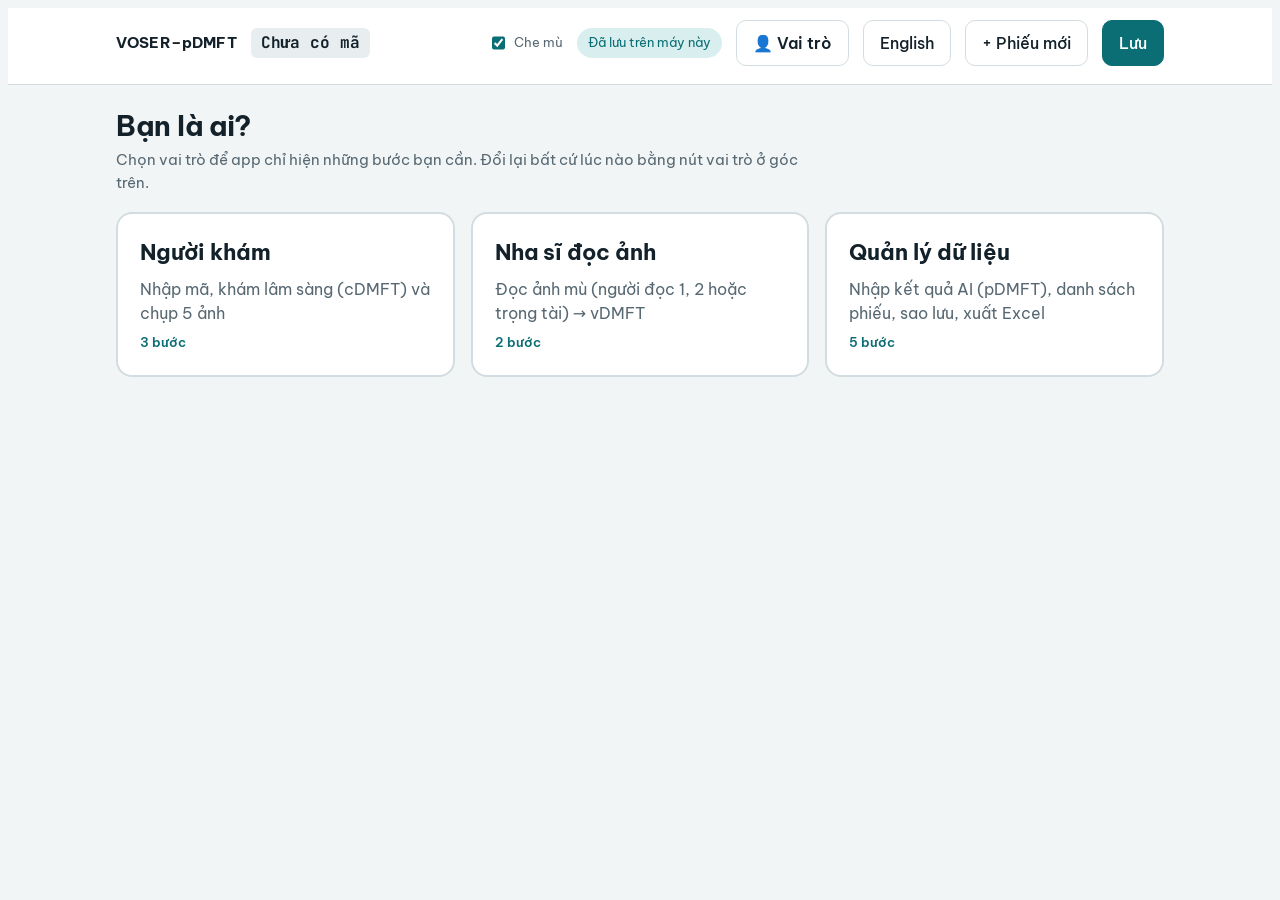
==== commit caffd594: "Cập nhật VOSER v3" ====
--- a/vi.html
+++ b/vi.html
@@ -289,6 +289,46 @@
 .drop,.vimg{position:relative}
 @media (prefers-reduced-motion:reduce){*{transition:none!important}}
 @media (max-width:520px){h1{font-size:20px} .brand small{display:none}}
+<style>
+/* ===== Simple mode: larger, cleaner ===== */
+body{font-size:17px}
+.brand small{display:none}
+.btn{padding:10px 16px;font-size:16px;min-height:44px;border-radius:10px}
+.btn.sm{padding:6px 12px;font-size:14px;min-height:36px}
+input,select,textarea{font-size:16px!important;min-height:44px}
+.fld>label{font-size:15px}
+.ck{font-size:16px;gap:10px}
+.ck input{width:22px;height:22px}
+.banner{font-size:15px}
+.step{padding:10px 14px}
+.step .t b{font-size:15px}
+.step .t span{font-size:12px}
+.step .n{width:28px;height:28px;font-size:14px}
+.chip{font-size:13px;padding:5px 11px}
+h1{font-size:clamp(22px,4vw,28px)}
+body.simple .lead:not(.keep),body.simple .note{display:none}
+body.simple #btnDemo{display:none}
+body[data-urole="doc"] .toggle,body[data-urole="doc"] #btnNewTop{display:none}
+.rolebtn{font-weight:600}
+.rolegrid{display:grid;grid-template-columns:repeat(auto-fit,minmax(240px,1fr));gap:16px;margin-top:18px}
+.rolecard{display:flex;flex-direction:column;gap:8px;text-align:left;padding:22px;border:2px solid var(--line);border-radius:16px;background:var(--surface);cursor:pointer;font:inherit;color:inherit}
+.rolecard b{font-size:22px}
+.rolecard span{color:var(--muted);font-size:16px}
+.rolecard em{font-style:normal;font-size:13px;color:var(--accent);font-weight:600}
+.rolecard.on,.rolecard:hover{border-color:var(--accent);background:var(--accent-soft)}
+.chonwrap{display:flex;flex-direction:column;gap:10px}
+.chonrow{display:flex;flex-wrap:wrap;align-items:center;gap:10px 16px;padding:14px 16px;border:1px solid var(--line);border-radius:12px;background:var(--surface)}
+.chonrow.cur{border-color:var(--accent)}
+.chonid{font-weight:700;font-size:18px;min-width:90px}
+.chonst{flex:1;color:var(--muted);font-size:15px;min-width:200px}
+body.simple .toggle,body.simple #btnNew2{display:none}
+main .foot[hidden]{display:none!important}
+@media (max-width:600px){#modeChip{display:none}.rolebtn,.langbtn{padding:6px 10px;min-height:38px;font-size:14px}.bar .btn{padding:8px 12px}}
+.aigrid{display:grid;grid-template-columns:repeat(4,minmax(0,1fr));gap:14px;align-items:end}
+.aigrid input{font-size:22px!important;font-weight:700;text-align:center}
+.aitot{display:flex;flex-direction:column;align-items:center;justify-content:center;border-radius:12px;background:var(--accent-soft);padding:8px;min-height:72px}
+.aitot b{font-size:30px;line-height:1}.aitot span{font-size:13px;color:var(--accent);font-weight:600}
+@media (max-width:600px){.aigrid{grid-template-columns:repeat(2,minmax(0,1fr))}}
 </style>
 </head>
 <body>
@@ -300,7 +340,7 @@
    <span class="chip dirty" id="dirtyChip" hidden>Chưa lưu</span>
    <span class="sp"></span>
    <label class="toggle" title="Ẩn kết quả của phương pháp khác khi nhập liệu, theo quy trình che mù của đề cương"><input type="checkbox" id="blind" checked> Che mù</label>
-   <span class="chip" id="modeChip">Đang kết nối…</span><button type="button" class="btn" style="margin-left:8px;padding:4px 10px" onclick="switchLang()" title="Language / Ngôn ngữ">English</button>
+   <span class="chip" id="modeChip">Đang kết nối…</span><button type="button" class="btn langbtn" onclick="switchLang()" title="Language / Ngôn ngữ">English</button>
    <button class="btn" id="btnNewTop" type="button">+ Phiếu mới</button>
    <button class="btn pri" id="btnSave" type="button">Lưu</button>
   </div>
@@ -609,7 +649,7 @@
 const QCRIT=["Nét (focus, rung)","Ánh sáng, chói","Nước bọt, mờ gương","Độ phủ và góc"];
 const INCL=[["i_age","18–25 tuổi (từ sinh nhật 18 đến trước sinh nhật 26), sống tại Việt Nam"],["i_perm","Có răng vĩnh viễn"],["i_consent","Đồng ý tham gia bằng văn bản"],["i_coop","Há miệng và hợp tác đủ để khám và chụp 5 góc"]];
 const EXCL=[["e_ortho","Khí cụ chỉnh nha cố định đang hoạt động hoặc hàm giả tháo lắp (khí cụ duy trì dán thì không loại)"],["e_prim","Răng sữa tồn lưu hoặc răng thừa thấy được"],["e_miss","Vắng quá 8 răng trong 28 răng (không tính răng khôn)"],["e_acute","Đau cấp, cần xử trí cấp cứu ngay"],["e_tx","Được điều trị răng giữa lúc khám và lúc chụp ảnh"]];
-const STEPS=[{k:"ma",l:"Mã",s:"Sàng lọc"},{k:"kham",l:"Khám lâm sàng",s:"cDMFT"},{k:"anh",l:"Nhập ảnh",s:"5 góc"},{k:"ai",l:"Chẩn đoán AI",s:"pDMFT"},{k:"doc",l:"Đọc ảnh",s:"vDMFT"},{k:"sosanh",l:"So sánh",s:"3 chỉ số"}];
+const STEPS=[{k:"ma",l:"Mã",s:"Sàng lọc"},{k:"kham",l:"Khám lâm sàng",s:"cDMFT"},{k:"anh",l:"Nhập ảnh",s:"5 góc"},{k:"ai",l:"pDMFT",s:"Kết quả AI"},{k:"doc",l:"Đọc ảnh",s:"vDMFT"}];
 const PARTS=["meta","clin","photo","ai","r1","r2","arb"];
 /* mặt răng (theo VOSER): Nhai, N ngoài, T trong, G gần, X xa; răng trước không có mặt nhai */
 const SLAB={Nhai:"Mặt nhai",N:"Mặt ngoài",T:"Mặt trong",G:"Mặt gần",X:"Mặt xa"};
@@ -709,7 +749,7 @@
 function triple(r){if(!(r.clin?.lock&&r.ai?.lock&&vLocked(r)))return null;
   const age=ageOf(r);const C=idxWHO(r.clin.c,T28,age),H=idxH(r.clin.c),C32=filled(r.clin.c,WIS)===4?idxWHO(r.clin.c,T32,age):null;
   const no=photoState(r).noOut||r.photo?.noOutput;const aiNo=no||r.ai?.noOutput;
-  const Vc=consensus(r);const V=no?null:idxP(Vc),A=aiNo?null:idxP(r.ai.c);
+  const Vc=consensus(r);const V=no?null:idxP(Vc),A=aiNo?null:aiIdx(r);
   return{C,H,C32,V,A,Vc,no,aiNo,UM:idxU(r.clin.c,r.clin.u)};}
 
 /* ================= DỰNG GIAO DIỆN ================= */
@@ -723,7 +763,7 @@
   const e=eligibility(r.meta);o.ma=r.id&&e.s==="ok"?"lock":(r.id||e.s!=="none")?"part":"";
   o.kham=r.clin?.lock?"lock":filled(r.clin?.c,T32)?"part":"";
   o.anh=r.photo?.lock?"lock":photoState(r).has?"part":"";
-  o.ai=r.ai?.lock?"lock":filled(r.ai?.c,T28)||r.ai?.noOutput?"part":"";
+  o.ai=r.ai?.lock?"lock":(window.aiHas&&aiHas(r))||filled(r.ai?.c,T28)||r.ai?.noOutput?"part":"";
   o.doc=vLocked(r)?"lock":(filled(r.r1?.c,T28)||filled(r.r2?.c,T28))?"part":"";
   o.sosanh=triple(r)?"lock":"";return o;}
 function countRecords(){const ids=new Set();PARTS.forEach(p=>store[p].forEach((_,k)=>ids.add(k)));return ids.size;}
@@ -957,7 +997,7 @@
     $("#cmpOne").innerHTML=`<div class="panel" style="text-align:center;padding:30px"><div style="font-size:30px">🔒</div><h3 style="margin-top:6px">Chưa mở được so sánh cho ${esc(r.id||"phiếu này")}</h3><p class="note" style="margin:6px auto">Còn chờ khóa: ${miss.join(", ")}. Mở bảng liên kết chỉ sau khi cả ba đầu ra đã khóa, để không ai điều chỉnh kết quả theo phép đo khác.</p></div>`;
   } else {
     const age=ageOf(r);const C=tr?.C||idxWHO(r.clin.c,T28,age),H=tr?.H||idxH(r.clin.c);const Vc=tr?.Vc||consensus(r);
-    const V=tr?tr.V:idxP(Vc),A=tr?tr.A:idxP(r.ai.c);
+    const V=tr?tr.V:idxP(Vc),A=tr?tr.A:aiIdx(r);
     const card=(lab,sub,x,col,ref)=>`<div class="mcard" style="--c:var(${col})"><div class="lab">${lab}</div><div class="big">${x?x.T:"—"}</div><div class="parts">${x?`D ${x.D} · M ${x.M} · F ${x.F}`:"Không có đầu ra"}</div><div class="note" style="margin:4px 0 0">${sub}</div>${ref&&x?`<div class="delta">So với khám: <b style="color:var(${col})">${sgn(x.T-C.T,0)}</b> răng · với hDMFT: <b>${sgn(x.T-H.T,0)}</b></div>`:""}</div>`;
     const dV=V?V.T-C.T:null,dA=A?A.T-C.T:null;const dd=V&&A?Math.abs(dA)-Math.abs(dV):null;
     const rows=[["Khám (C)",T=>harmW(r.clin.c?.[T]),T=>r.clin.c?.[T],kindW],["Đọc ảnh (V)",T=>harmP(Vc[T]),T=>Vc[T],kindP],["AI (A)",T=>harmP(r.ai.c?.[T]),T=>r.ai.c?.[T],kindP]];
@@ -1085,7 +1125,7 @@
 function renderList(){
   const q=($("#search").value||"").toLowerCase();const ids=allIds().filter(i=>!q||i.toLowerCase().includes(q));
   if(!ids.length){$("#list").innerHTML=`<div class="empty">Chưa có phiếu nào. Bấm <b>+ Phiếu mới</b>, nhập mã ở bước 1 rồi bấm <b>Lưu</b>. Muốn xem cách dùng, bấm <b>Xem phiếu ví dụ</b>.</div>`;return;}
-  $("#list").innerHTML=`<table class="tb"><thead><tr><th>Mã</th><th>Ngày</th><th>Tuổi</th><th>Tiến độ (6 bước)</th><th>Cập nhật</th><th></th></tr></thead><tbody>${ids.map(did=>{const r=getRec(did);const st=stepState(r);
+  $("#list").innerHTML=`<table class="tb"><thead><tr><th>Mã</th><th>Ngày</th><th>Tuổi</th><th>Tiến độ (5 bước)</th><th>Cập nhật</th><th></th></tr></thead><tbody>${ids.map(did=>{const r=getRec(did);const st=stepState(r);
     const up=PARTS.map(p=>r[p]?.updatedAt).filter(Boolean).sort().pop();
     return `<tr class="${cur?.id&&docId(cur.id)===did?"cur":""}"><td class="mono">${esc(r.id)}</td><td>${esc(r.meta.ngay||"")}</td><td class="num">${esc(r.meta.tuoi||"")}</td>
      <td><span class="dots" title="Mã · Khám · Ảnh · AI · Đọc ảnh · So sánh">${STEPS.map(s=>`<i class="${st[s.k]==="lock"?"l":st[s.k]==="part"?"p":""}"></i>`).join("")}</span></td>
@@ -1237,7 +1277,7 @@
 async function guard(){return !dirty.size||cur.demo||await ask("Phiếu đang mở có thay đổi chưa lưu. Bỏ các thay đổi này?","Bỏ thay đổi");}
 async function newRec(){if(!await guard())return;Object.keys(pending).forEach(k=>{URL.revokeObjectURL(pending[k].url);delete pending[k];});cur=blank();dirty.clear();sel=null;showTab("ma");}
 $("#btnNew").onclick=newRec;$("#btnNew2").onclick=newRec;$("#btnNewTop").onclick=newRec;
-$("#btnDemo").onclick=async()=>{if(!await guard())return;cur=demoRec();dirty.clear();showTab("sosanh");};
+$("#btnDemo").onclick=async()=>{if(!await guard())return;cur=demoRec();dirty.clear();showTab("ma");};
 async function openRec(did){if(!await guard())return;Object.keys(pending).forEach(k=>delete pending[k]);cur=getRec(did);dirty.clear();sel=null;showTab("ma");toast("Đang mở "+cur.id);}
 async function delRec(did){const r=getRec(did);if(!await ask(`Xoá vĩnh viễn phiếu ${r.id}, mọi phần và ảnh?`,"Xoá"))return;
   try{for(const p of PARTS){if(mode==="cloud"){try{await db.collection(p).doc(did).delete();}catch{}}else store[p].delete(did);}
@@ -1266,7 +1306,7 @@
     "doc_bat_dong","kappa_2_doc","che_do_doc1","d1_DMFS","che_do_doc2","d2_DMFS","anh_du","anh_dat","khong_dau_ra_anh","khong_dau_ra_ai","ai_phien_ban","ai_ma_bam","ai_thoi_diem",...VIEWS.flatMap(v=>[`q_${v.k}`,`chup_lai_${v.k}`,`anh_${v.k}`,`chinh_${v.k}`]),
     "khoa_kham","khoa_anh","khoa_ai","khoa_doc1","khoa_doc2","khoa_dong_thuan","nhat_ky_mo_khoa"];
   const rows=recs.map(r=>{const m=r.meta,age=ageOf(r);const C=idxWHO(r.clin.c,T28,age),C32=filled(r.clin.c,WIS)===4?idxWHO(r.clin.c,T32,age).T:"",H=idxH(r.clin.c);
-    const Vc=consensus(r),V=idxP(Vc),A=idxP(r.ai.c);const ps=photoState(r);const fin=vLocked(r)&&r.clin.lock&&r.ai.lock;
+    const Vc=consensus(r),V=idxP(Vc),A=aiIdx(r);const ps=photoState(r);const fin=vLocked(r)&&r.clin.lock&&r.ai.lock;
     const kp=kappa(T28.filter(t=>r.r1.c?.[t]&&r.r2.c?.[t]).map(t=>[harmP(r.r1.c[t]),harmP(r.r2.c[t])]),["S","D","F","A","X"]);
     const e=eligibility(m);const vOk=fin&&!ps.noOut&&!r.photo.noOutput,aOk=vOk&&!r.ai.noOutput;
     const logs=PARTS.flatMap(p=>(r[p]?.log||[]).map(l=>`${p}@${l.at}: ${l.reason}`)).join(" | ");
@@ -1353,6 +1393,136 @@
 cur=blank();
 const h=(location.hash||"").slice(1);showTab([...STEPS.map(s=>s.k),"ds","hd"].includes(h)?h:"ma");
 connect();
+</script>
+<script>
+/* ===== pDMFT section: record the AI result only (model runs outside the app) ===== */
+(function(){
+const VI=document.documentElement.lang==="vi";
+const TX=VI?{h:"pDMFT · kết quả AI",lead:"Mô hình không chạy trong app. Nhóm chạy pDMFT-AI gửi kết quả cho từng mã nghiên cứu; nhập số răng D, M, F ở đây rồi khóa.",
+  D:"D – răng sâu",M:"M – răng vắng",F:"F – răng trám",tot:"pDMFT",ver:"Phiên bản mô hình",verPh:"VD: pDMFT-AI v1.0, T = 0,85",no:"AI không cho kết quả cho phiếu này (lỗi chạy, ảnh không xử lý được)",
+  lab:"kết quả pDMFT",bad:"Mỗi ô là số nguyên 0–28 và D + M + F không quá 28.",need:"Nhập đủ D, M, F.",ok:"Đủ dữ liệu, có thể khóa.",noMsg:"Ghi nhận AI không cho kết quả.",verNeed:" Nên ghi phiên bản mô hình."}
+:{h:"pDMFT · AI result",lead:"The model does not run in the app. The team running pDMFT-AI sends a result for each study ID; enter the number of D, M and F teeth here, then lock.",
+  D:"D – decayed teeth",M:"M – absent teeth",F:"F – filled teeth",tot:"pDMFT",ver:"Model version",verPh:"e.g. pDMFT-AI v1.0, T = 0.85",no:"AI gave no result for this record (run error, photos not processable)",
+  lab:"pDMFT result",bad:"Each box must be a whole number 0–28 and D + M + F at most 28.",need:"Enter D, M and F.",ok:"Complete, ready to lock.",noMsg:"Recorded as no AI result.",verNeed:" Record the model version."};
+const sec=document.querySelector('section[data-panel="ai"]');
+sec.innerHTML=`<h1>${TX.h}</h1><p class="lead keep">${TX.lead}</p>
+<div class="panel aisimple">
+ <div class="aigrid">${["D","M","F"].map(k=>`<div class="fld"><label for="ais_${k}">${TX[k]}</label><input id="ais_${k}" data-aisum="${k}" type="number" inputmode="numeric" min="0" max="28" step="1"></div>`).join("")}
+  <div class="aitot"><b id="aiTot">–</b><span>${TX.tot}</span></div></div>
+ <div class="fld" style="margin-top:14px"><label for="ai_ver">${TX.ver}</label><input type="text" id="ai_ver" data-ai="version" placeholder="${TX.verPh}"></div>
+ <label class="ck" style="margin-top:12px"><input type="checkbox" id="ai_no" data-ai="noOutput"> ${TX.no}</label>
+</div>
+<div class="lockbar" id="aiLock"></div>`;
+const num=v=>v===""||v==null?null:Number(v);
+function sumOf(a){const s=a?.sum||{};const v=["D","M","F"].map(k=>num(s[k]));
+  if(v.some(x=>x==null))return{ok:false,empty:v.every(x=>x==null)};
+  if(v.some(x=>!Number.isInteger(x)||x<0||x>28)||v[0]+v[1]+v[2]>28)return{ok:false,bad:true};
+  return{ok:true,D:v[0],M:v[1],F:v[2],T:v[0]+v[1]+v[2]};}
+window.aiIdx=function(r){const s=sumOf(r.ai);if(s.ok)return{D:s.D,M:s.M,F:s.F,T:s.T,n9:""};return idxP(r.ai?.c);};
+window.aiHas=function(r){const s=r.ai?.sum||{};return["D","M","F"].some(k=>s[k]!==""&&s[k]!=null);};
+function paint(){const a=cur.ai;a.sum=a.sum||{};const lk=!!a.lock;
+  document.querySelectorAll("[data-aisum]").forEach(el=>{if(document.activeElement!==el)el.value=a.sum[el.dataset.aisum]??"";el.disabled=lk||!!a.noOutput;});
+  document.querySelectorAll('section[data-panel="ai"] [data-ai]').forEach(el=>{if(el.type==="checkbox")el.checked=!!a[el.dataset.ai];else if(document.activeElement!==el)el.value=a[el.dataset.ai]??"";el.disabled=lk;});
+  const s=sumOf(a);$("#aiTot").textContent=a.noOutput?"–":s.ok?s.T:"–";
+  const msg=a.noOutput?TX.noMsg:s.ok?TX.ok+(a.version?"":TX.verNeed):s.bad?TX.bad:TX.need;
+  $("#aiLock").innerHTML=lockHTML("ai",TX.lab,(s.ok||a.noOutput)&&!!cur.id,msg,a.lock);}
+window.renderAi=paint;
+document.addEventListener("input",e=>{const el=e.target;if(el.dataset?.ai&&el.closest?.('section[data-panel="ai"]')&&cur)setTimeout(paint);});
+document.addEventListener("input",e=>{const el=e.target;if(!el.dataset?.aisum||!cur||cur.ai.lock)return;cur.ai.sum=cur.ai.sum||{};
+  cur.ai.sum[el.dataset.aisum]=el.value;touchSoft("ai");paint();});
+})();
+
+/* ===== Simple mode: roles, fewer steps, bigger UI ===== */
+(function(){
+const VI=document.documentElement.lang==="vi";
+const TX=VI?{
+  who:"Bạn là ai?",whoSub:"Chọn vai trò để app chỉ hiện những bước bạn cần. Đổi lại bất cứ lúc nào bằng nút vai trò ở góc trên.",
+  kham:"Người khám",khamD:"Nhập mã, khám lâm sàng (cDMFT) và chụp 5 ảnh",
+  doc:"Nha sĩ đọc ảnh",docD:"Đọc ảnh mù (người đọc 1, 2 hoặc trọng tài) → vDMFT",
+  ql:"Quản lý dữ liệu",qlD:"Nhập kết quả AI (pDMFT), danh sách phiếu, sao lưu, xuất Excel",
+  chon:"Chọn phiếu",chonS:"ảnh đã khóa",chonH:"Chọn phiếu để đọc ảnh",
+  chonL:"Chỉ hiện các phiếu đã khóa ảnh. Bạn chỉ thấy mã và tiến độ đọc, không thấy kết quả khám hay AI.",
+  none:"Chưa có phiếu nào đã khóa ảnh trên máy này. Nhờ người quản lý gửi bản sao lưu rồi mở ở mục Sao lưu bên dưới.",
+  read:"Đọc",r1:"Đọc 1",r2:"Đọc 2",arb:"Trọng tài",backup:"Sao lưu kết quả đọc",openb:"Mở bản sao lưu",
+  roleBtn:"Vai trò",steps:"bước",lock:"đã khóa",part:"đang nhập",list:"Danh sách",listS:"phiếu",guide:"Hướng dẫn",guideS:"cách dùng"
+}:{
+  who:"Who are you?",whoSub:"Choose a role so the app shows only the steps you need. Change it any time with the role button at the top.",
+  kham:"Examiner",khamD:"Study ID, clinical exam (cDMFT) and the 5 photos",
+  doc:"Photo reader",docD:"Blinded photo reading (reader 1, 2 or adjudicator) → vDMFT",
+  ql:"Data manager",qlD:"Enter AI output (pDMFT), record list, backup, Excel export",
+  chon:"Choose record",chonS:"photos locked",chonH:"Choose a record to read",
+  chonL:"Only records with locked photos are shown. You see the study ID and reading progress only, not the exam or AI results.",
+  none:"No record with locked photos on this device yet. Ask the data manager for a backup and open it below.",
+  read:"Read",r1:"Reader 1",r2:"Reader 2",arb:"Adjudicator",backup:"Back up my readings",openb:"Open a backup",
+  roleBtn:"Role",steps:"steps",lock:"locked",part:"in progress",list:"Records",listS:"records",guide:"Guide",guideS:"how to use"
+};
+const ROLES={kham:{steps:["ma","kham","anh"],extra:["ds"]},doc:{steps:["chon","doc"],extra:[]},ql:{steps:["ma","kham","anh","ai","doc"],extra:["ds","hd"]}};
+let R=null;try{R=localStorage.getItem("voser-role");}catch(e){}
+if(!ROLES[R])R=null;
+const allowed=()=>R?[...ROLES[R].steps,...ROLES[R].extra,"vaitro"]:["vaitro"];
+const first=()=>R?ROLES[R].steps[0]:"vaitro";
+
+/* extra panels */
+$("#topBanner").insertAdjacentHTML("afterend",`<section data-panel="vaitro" hidden><h1>${TX.who}</h1><p class="lead keep">${TX.whoSub}</p><div class="rolegrid" id="roleGrid"></div></section>
+<section data-panel="chon" hidden><h1>${TX.chonH}</h1><p class="lead keep">${TX.chonL}</p><div id="chonList"></div>
+<div class="row" style="margin-top:18px"><button class="btn" type="button" id="rdBackup">${TX.backup}</button><button class="btn" type="button" id="rdOpen">${TX.openb}</button></div></section>`);
+$("#rdBackup").onclick=()=>$("#btnBackup")?.click();
+$("#rdOpen").onclick=()=>$("#btnRestore")?.click();
+
+/* role button in header */
+$("#modeChip").insertAdjacentHTML("afterend",`<button type="button" class="btn rolebtn" id="roleBtn"></button>`);
+$("#roleBtn").onclick=()=>showTab("vaitro");
+function paintRole(){
+  $("#roleBtn").textContent="👤 "+(R?TX[R]:TX.roleBtn);
+  document.body.classList.toggle("simple",R==="kham"||R==="doc");
+  document.body.dataset.urole=R||"";
+  if(R==="doc"){$("#blind").checked=true;}
+  $("#roleGrid").innerHTML=["kham","doc","ql"].map(k=>`<button type="button" class="rolecard ${R===k?"on":""}" data-role="${k}"><b>${TX[k]}</b><span>${TX[k+"D"]}</span><em>${ROLES[k].steps.length} ${TX.steps}</em></button>`).join("");
+}
+document.addEventListener("click",e=>{const b=e.target.closest(".rolecard[data-role]");if(!b)return;R=b.dataset.role;try{localStorage.setItem("voser-role",R);}catch(_){}
+  paintRole();showTab(first());});
+document.addEventListener("click",e=>{const b=e.target.closest("[data-read]");if(!b)return;const [id,rl]=b.dataset.read.split("|");
+  window.__readRole=rl;openRec(id);},true);
+
+/* steps bar by role */
+const meta={chon:{l:TX.chon,s:TX.chonS}};
+window.renderSteps=function(){
+  const st=cur?stepState(cur):{};const list=R?ROLES[R].steps:[];
+  const S=k=>STEPS.find(s=>s.k===k)||{k,...meta[k]};
+  $("#steps").innerHTML=list.map((k,i)=>{const s=S(k);const z=st[k]||"";return `<button class="step st-${z}" data-go="${k}" ${tab===k?'aria-current="page"':""} type="button"><span class="n">${z==="lock"?"✓":i+1}</span><span class="t"><b>${s.l}</b><span>${s.s}${z==="lock"?" · "+TX.lock:z==="part"?" · "+TX.part:""}</span></span></button>`;}).join("")
+   +(R&&ROLES[R].extra.includes("ds")?`<button class="step list" data-go="ds" ${tab==="ds"?'aria-current="page"':""} type="button"><span class="n">≡</span><span class="t"><b>${TX.list}</b><span>${countRecords()} ${TX.listS}</span></span></button>`:"")
+   +(R&&ROLES[R].extra.includes("hd")?`<button class="step list" data-go="hd" ${tab==="hd"?'aria-current="page"':""} type="button"><span class="n">?</span><span class="t"><b>${TX.guide}</b><span>${TX.guideS}</span></span></button>`:"");
+};
+function renderChon(){
+  const ids=allIds().filter(id=>store.photo.get(id)?.lock);
+  if(!ids.length){$("#chonList").innerHTML=`<div class="empty">${TX.none}</div>`;return;}
+  const mark=(r,p)=>r[p]?.lock?"✓":(r[p]&&Object.keys(r[p].c||{}).length?"…":"–");
+  $("#chonList").innerHTML=`<div class="chonwrap">${ids.map(id=>{const r=getRec(id);const me=cur?.id&&docId(cur.id)===id;
+    return `<div class="chonrow ${me?"cur":""}"><span class="mono chonid">${esc(r.id||id)}</span>
+    <span class="chonst">${TX.r1} ${mark(r,"r1")} · ${TX.r2} ${mark(r,"r2")} · ${TX.arb} ${mark(r,"arb")}</span>
+    <span class="row" style="flex-wrap:nowrap">${["r1","r2","arb"].map(p=>`<button class="btn" type="button" data-read="${esc(id)}|${p}" ${r[p]?.lock?"disabled":""}>${TX[p]}</button>`).join("")}</span></div>`;}).join("")}</div>`;
+}
+const _renderAll=window.renderAll;
+window.renderAll=function(){
+  const ft=document.querySelector("main .foot");if(ft)ft.hidden=(tab==="vaitro"||tab==="chon");
+  if(tab==="vaitro"){paintRole();renderSteps();return;}
+  if(tab==="chon"){renderSteps();renderBanner?.();renderChon();return;}
+  _renderAll();
+  const L=R?ROLES[R].steps:[];const i=L.indexOf(tab);
+  $("#btnPrev").disabled=i<=0;$("#btnNext").disabled=i<0||i>=L.length-1;
+};
+const _showTab=window.showTab;
+window.showTab=function(k){if(!allowed().includes(k))k=first();_showTab(k);};
+$("#btnPrev").onclick=()=>{const L=R?ROLES[R].steps:[];const i=L.indexOf(tab);if(i>0)showTab(L[i-1]);};
+$("#btnNext").onclick=()=>{const L=R?ROLES[R].steps:[];const i=L.indexOf(tab);if(i>=0&&i<L.length-1)showTab(L[i+1]);};
+const _openRec=window.openRec;
+window.openRec=async function(did){await _openRec(did);
+  if(R==="doc"&&cur&&docId(cur.id)===did){if(window.__readRole){role=window.__readRole;window.__readRole=null;}showTab("doc");}};
+paintRole();
+showTab(R?(allowed().includes(tab)?tab:first()):"vaitro");
+})();
+
+
 if("serviceWorker" in navigator&&location.protocol!=="file:")addEventListener("load",()=>navigator.serviceWorker.register("sw.js").catch(()=>{}));
 </script>
 
